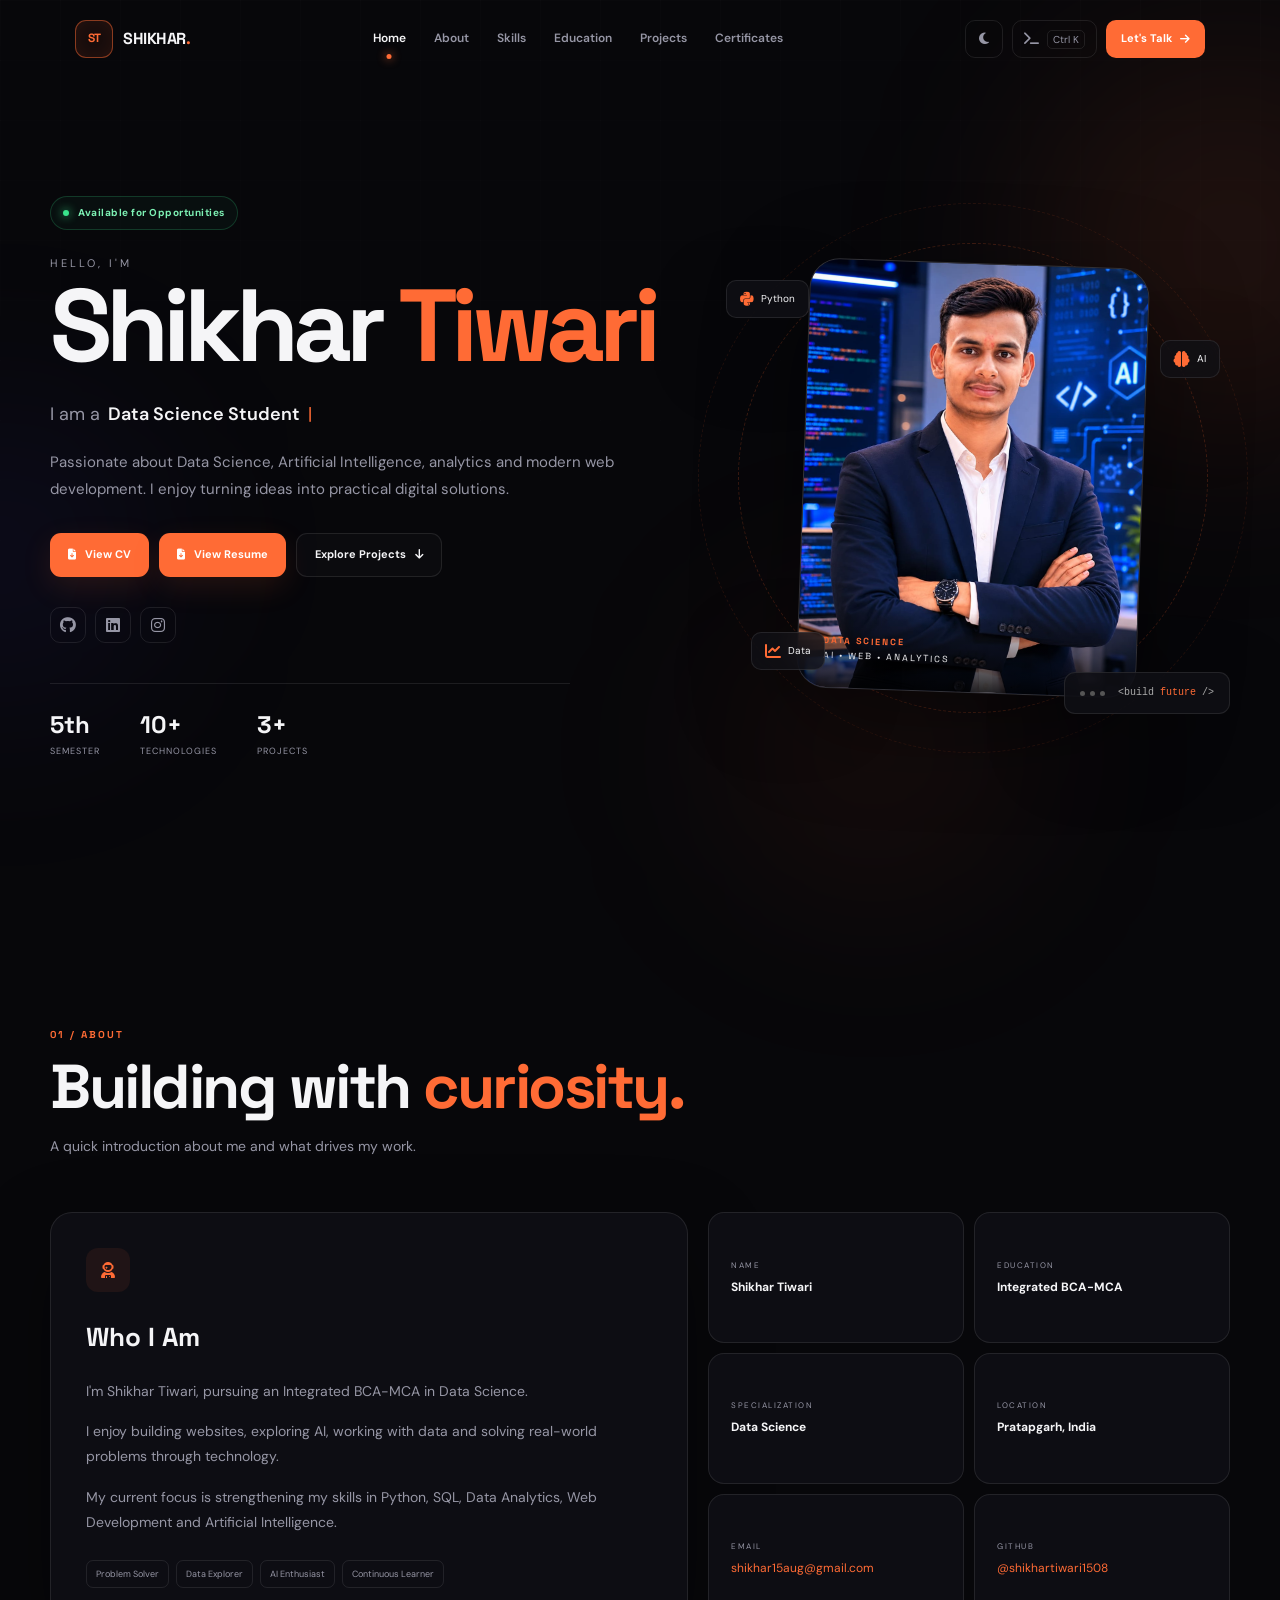
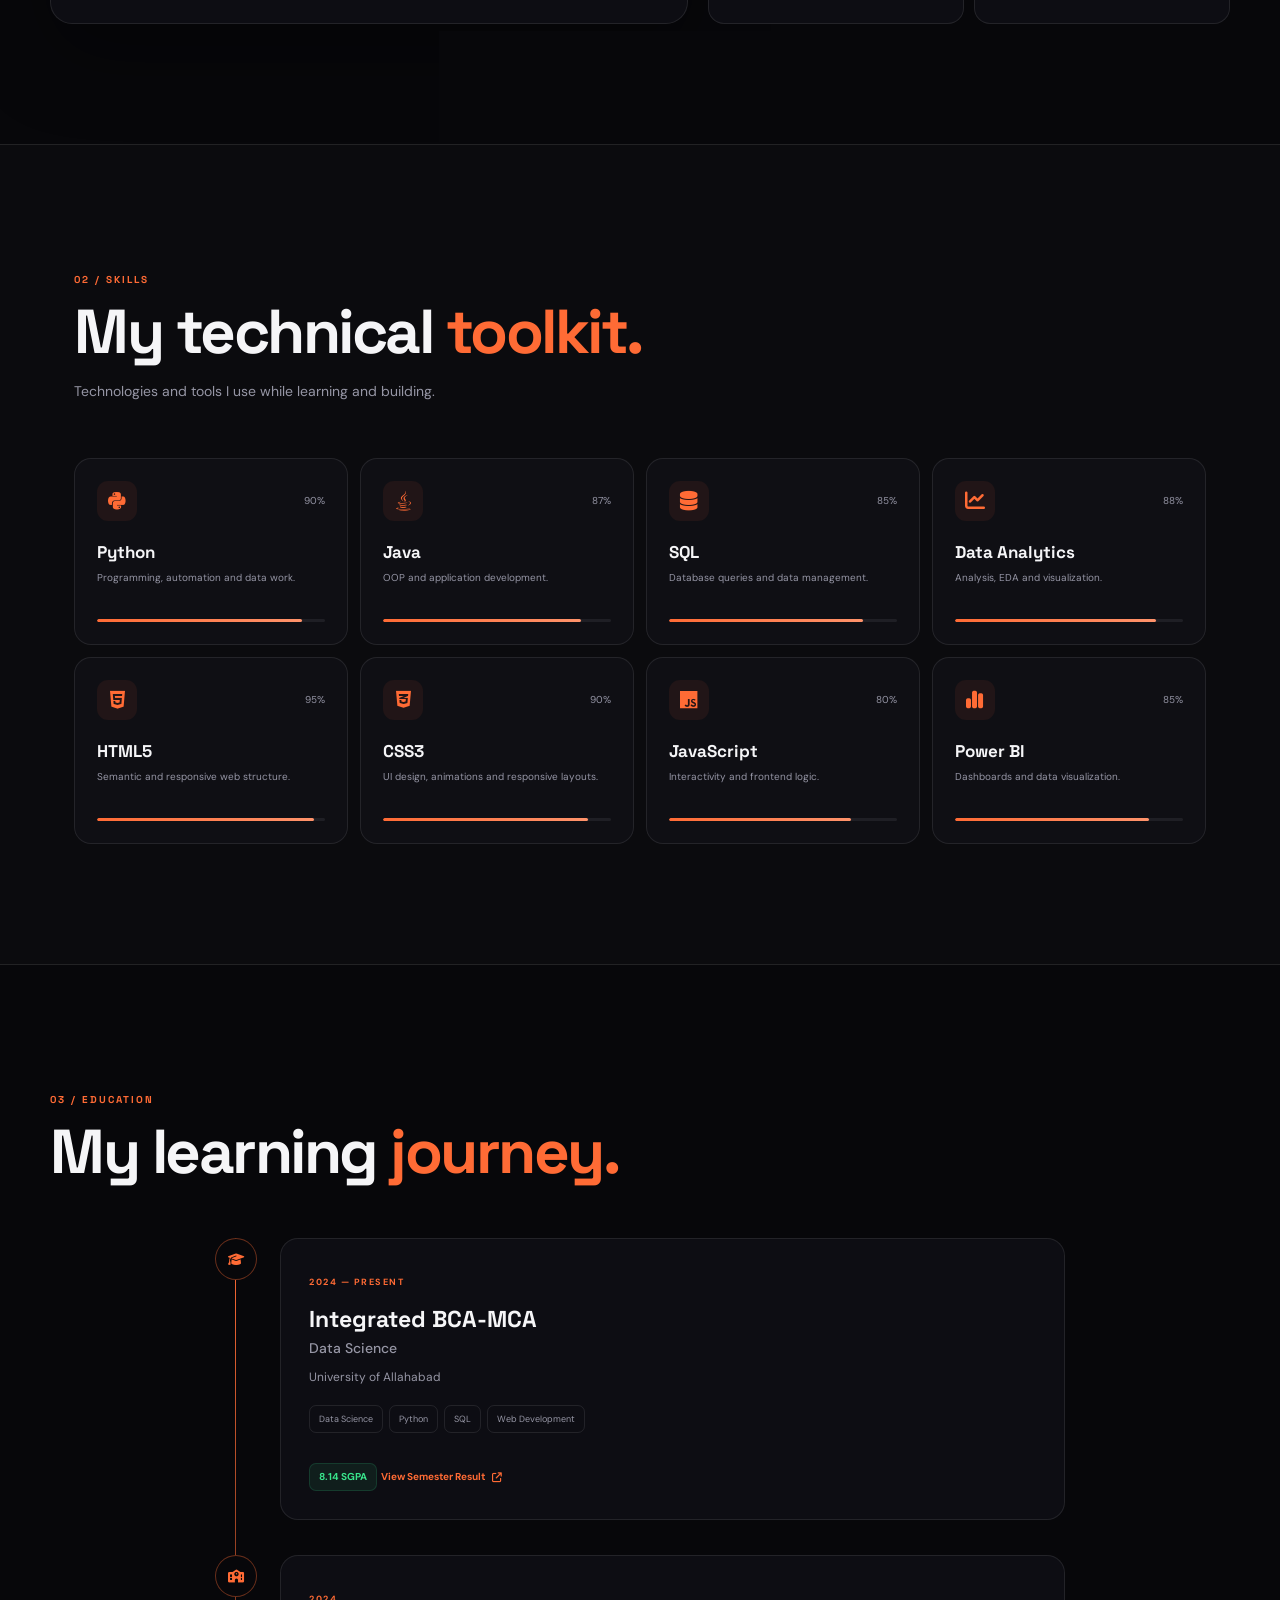
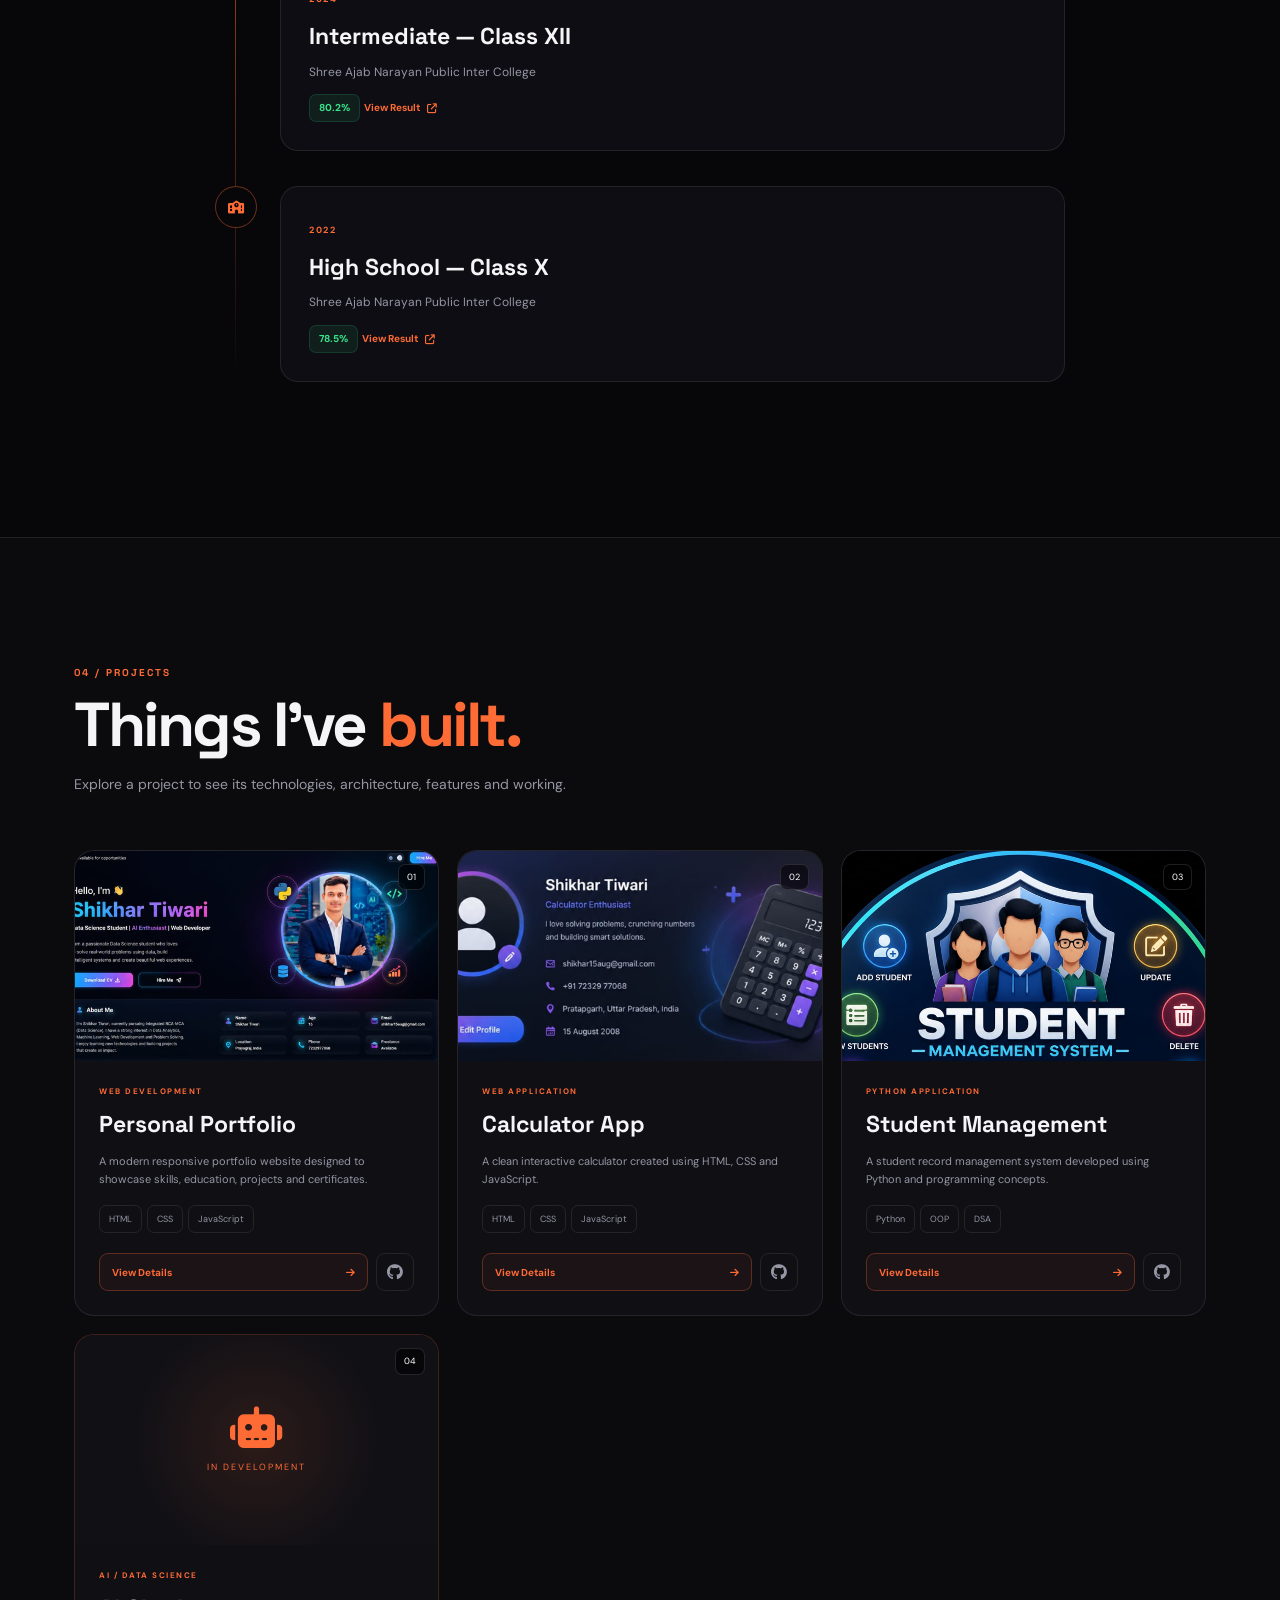
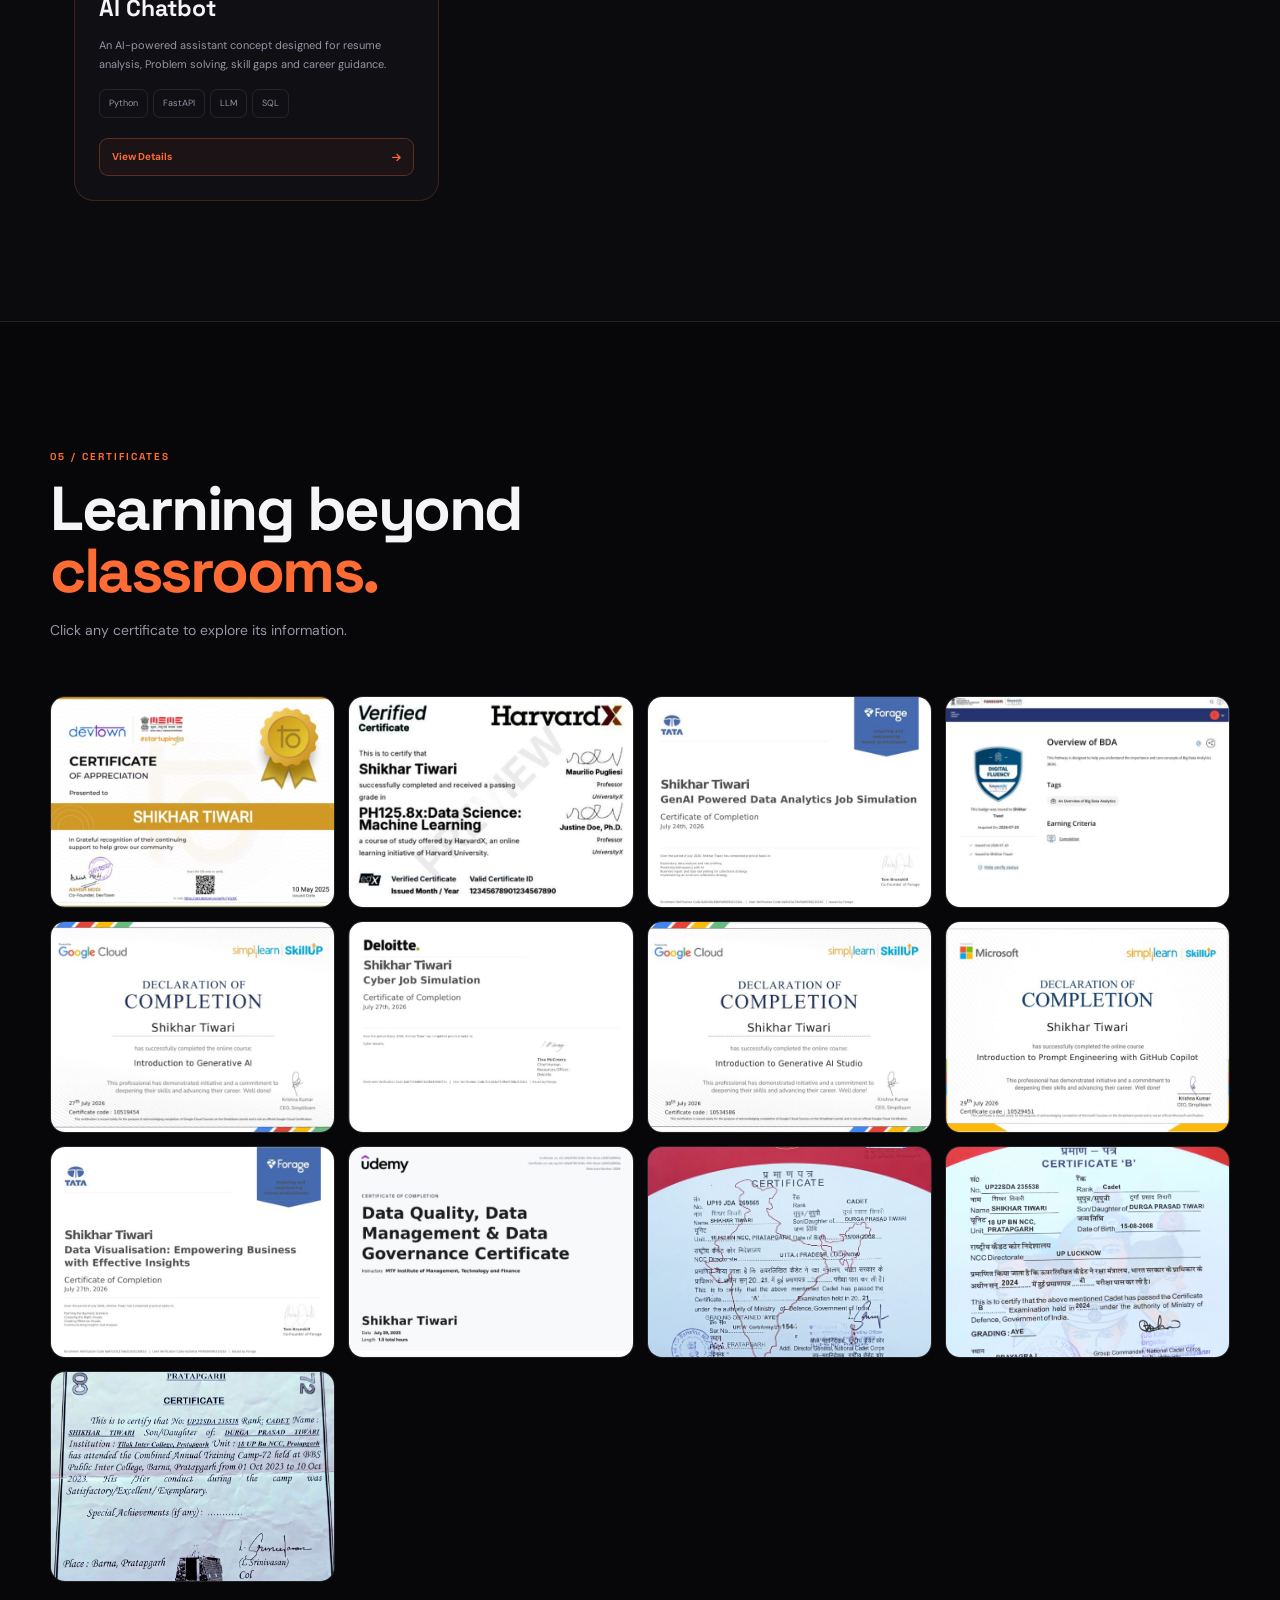
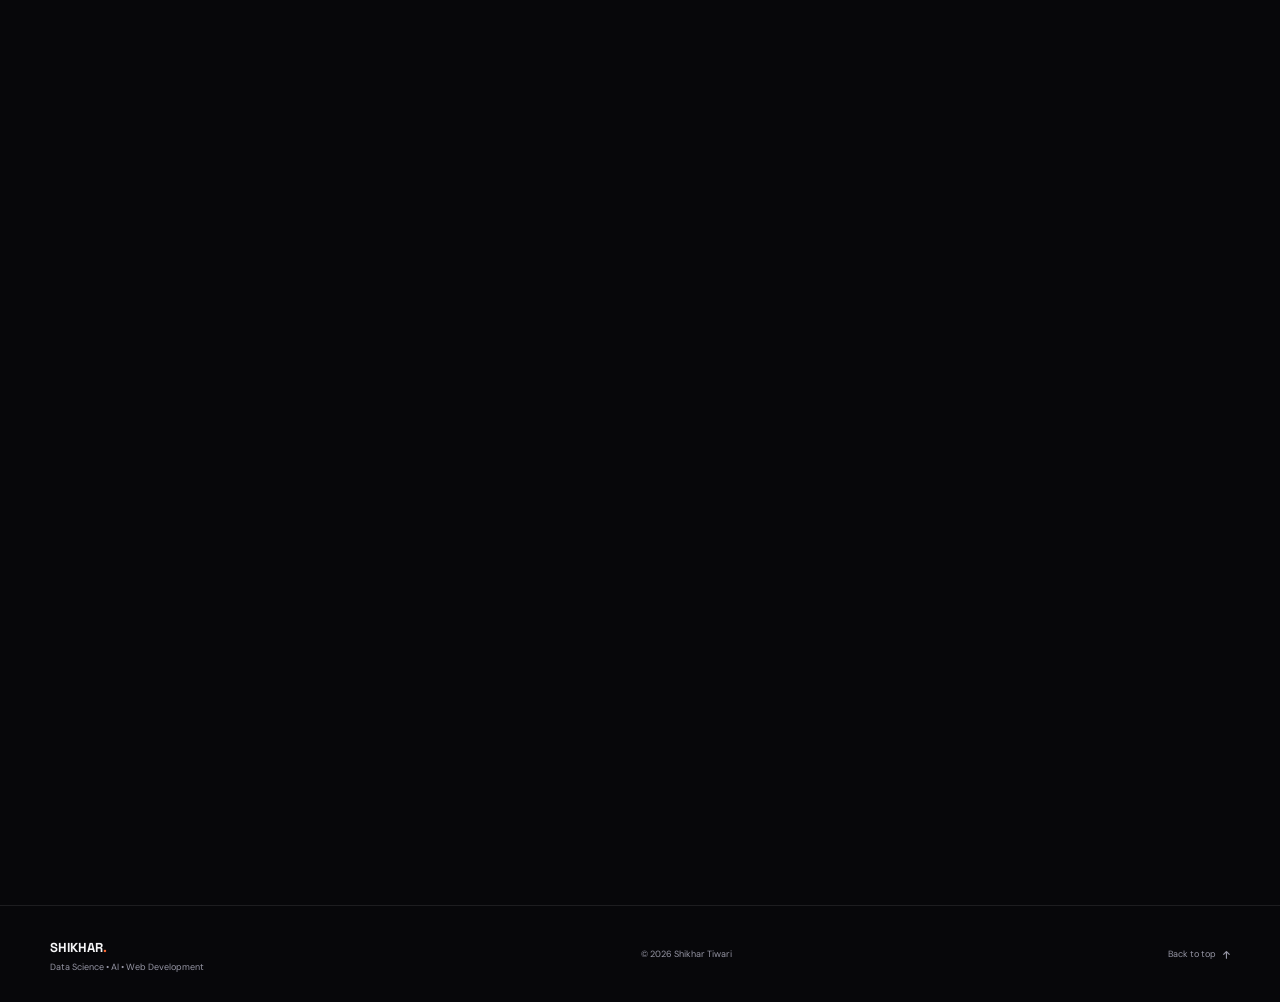
==== index.html @ 9870802e "Portfolio" ====
<!DOCTYPE html>
<html lang="en">

<head>

    <!-- ================= BASIC META ================= -->

    <meta charset="UTF-8">

    <meta name="viewport"
          content="width=device-width, initial-scale=1.0">

    <meta name="description"
          content="Shikhar Tiwari — Data Science Student, AI Enthusiast and Web Developer. Explore my portfolio, projects, skills, education and certifications.">

    <meta name="keywords"
          content="Shikhar Tiwari, Shikhar Tiwari Portfolio, Data Science Portfolio, AI Portfolio, Python Developer, Data Analytics, Web Developer, Artificial Intelligence, Machine Learning">

    <meta name="author"
          content="Shikhar Tiwari">

    <meta name="robots"
          content="index, follow">

    <meta name="theme-color"
          content="#07070a">


    <!-- ================= CANONICAL URL ================= -->

    <link rel="canonical"
          href="https://shikhartiwari1508.github.io/Shikhar_Tiwari-Portfolio/">


    <!-- ================= PAGE TITLE ================= -->

    <title>
        Shikhar Tiwari | Data Science & AI Portfolio
    </title>


    <!-- ================= FAVICON ================= -->

    <!--
        Agar favicon.png root folder mein hai:
        Shikhar_Tiwari-Portfolio/
        ├── index.html
        ├── favicon.png
        └── style.css
    -->

    <link rel="icon"
          type="image/png"
          href="logo.png">


    <!-- ================= OPEN GRAPH / SOCIAL SEO ================= -->

    <meta property="og:type"
          content="website">

    <meta property="og:title"
          content="Shikhar Tiwari | Data Science & AI Portfolio">

    <meta property="og:description"
          content="Explore Shikhar Tiwari's portfolio, projects, skills and work in Data Science, AI, Python, Data Analytics and Web Development.">

    <meta property="og:url"
          content="https://shikhartiwari1508.github.io/Shikhar_Tiwari-Portfolio/">

    <meta property="og:image"
          content="https://shikhartiwari1508.github.io/Shikhar_Tiwari-Portfolio/shikhar.jpeg">


    <!-- ================= TWITTER / X CARD ================= -->

    <meta name="twitter:card"
          content="summary_large_image">

    <meta name="twitter:title"
          content="Shikhar Tiwari | Data Science & AI Portfolio">

    <meta name="twitter:description"
          content="Data Science, AI, Python, Data Analytics and Web Development portfolio of Shikhar Tiwari.">

    <meta name="twitter:image"
          content="https://shikhartiwari1508.github.io/Shikhar_Tiwari-Portfolio/shikhar.jpeg">


    <!-- ================= PERSON STRUCTURED DATA ================= -->

    <script type="application/ld+json">
    {
        "@context": "https://schema.org",
        "@type": "Person",

        "name": "Shikhar Tiwari",

        "url": "https://shikhartiwari1508.github.io/Shikhar_Tiwari-Portfolio/",

        "image": "https://shikhartiwari1508.github.io/Shikhar_Tiwari-Portfolio/shikhar.jpeg",

        "jobTitle": "Data Science Student",

        "description": "Data Science student, AI enthusiast and web developer interested in Python, Data Analytics, Artificial Intelligence and modern web development.",

        "sameAs": [
            "https://github.com/shikhartiwari1508",
            "https://www.linkedin.com/in/shikhar-tiwari-222007372"
        ]
    }
    </script>


    <!-- ================= GOOGLE FONTS ================= -->

    <link rel="preconnect"
          href="https://fonts.googleapis.com">

    <link rel="preconnect"
          href="https://fonts.gstatic.com"
          crossorigin>

    <link href="https://fonts.googleapis.com/css2?family=DM+Sans:wght@400;500;600;700&family=Space+Grotesk:wght@400;500;600;700&display=swap"
          rel="stylesheet">


    <!-- ================= FONT AWESOME ================= -->

    <link rel="stylesheet"
          href="https://cdnjs.cloudflare.com/ajax/libs/font-awesome/6.6.0/css/all.min.css">


    <!-- ================= MAIN CSS ================= -->

    <link rel="stylesheet"
          href="style.css">

</head>


<body>


<!-- =====================================================
     PRELOADER
===================================================== -->

<div id="preloader">

    <div class="loader-core">

        <div class="loader-ring"></div>

        <span>ST</span>

    </div>

    <p>
        INITIALIZING PORTFOLIO...
    </p>

</div>



<!-- =====================================================
     CURSOR GLOW
===================================================== -->

<div class="cursor-glow"></div>



<!-- =====================================================
     BACKGROUND
===================================================== -->

<div class="background-grid"></div>

<div class="ambient ambient-one"></div>

<div class="ambient ambient-two"></div>

<div class="ambient ambient-three"></div>



<!-- =====================================================
     SCROLL PROGRESS
===================================================== -->

<div class="scroll-progress"
     id="scrollProgress">
</div>



<!-- =====================================================
     NAVBAR
===================================================== -->

<header class="navbar"
        id="navbar">

    <div class="nav-container">


        <a href="#home"
           class="brand">

            <span class="brand-mark">
                ST
            </span>

            <span>
                SHIKHAR<span class="accent">.</span>
            </span>

        </a>


        <nav class="nav-links">

            <a href="#home"
               class="nav-link active">
                Home
            </a>

            <a href="#about"
               class="nav-link">
                About
            </a>

            <a href="#skills"
               class="nav-link">
                Skills
            </a>

            <a href="#education"
               class="nav-link">
                Education
            </a>

            <a href="#projects"
               class="nav-link">
                Projects
            </a>

            <a href="#certificate"
               class="nav-link">
                Certificates
            </a>

        </nav>


        <div class="nav-actions">

            <button class="icon-btn"
                    id="themeBtn"
                    aria-label="Change theme">

                <i class="fa-solid fa-moon"></i>

            </button>


            <button class="command-btn"
                    id="commandBtn">

                <i class="fa-solid fa-terminal"></i>

                <span>Ctrl K</span>

            </button>


            <a href="#contact"
               class="nav-contact">

                Let's Talk
                <i class="fa-solid fa-arrow-right"></i>

            </a>


            <button class="mobile-menu-btn"
                    id="menuBtn">

                <i class="fa-solid fa-bars"></i>

            </button>

        </div>

    </div>


    <!-- MOBILE NAV -->

    <div class="mobile-menu"
         id="mobileMenu">

        <a href="#home">Home</a>

        <a href="#about">About</a>

        <a href="#skills">Skills</a>

        <a href="#education">Education</a>

        <a href="#projects">Projects</a>

        <a href="#certificate">Certificates</a>

        <a href="#contact">Contact</a>

    </div>

</header>



<!-- =====================================================
     HERO
===================================================== -->

<main>


<section id="home"
         class="hero section-container">


    <div class="hero-content">


        <div class="status-pill">

            <span class="status-dot"></span>

            Available for Opportunities

        </div>


        <p class="hero-mini">
            HELLO, I'M
        </p>


        <h1>

            Shikhar

            <span>
                Tiwari
            </span>

        </h1>


        <div class="typing-line">

            <span>
                I am a
            </span>

            <span id="typingText">
                Data Science Student
            </span>

            <span class="typing-cursor">
                |
            </span>

        </div>


        <p class="hero-description">

            Passionate about Data Science, Artificial Intelligence,
            analytics and modern web development. I enjoy turning
            ideas into practical digital solutions.

        </p>


        <div class="hero-buttons">


            <a href="cv.html"
               class="btn btn-primary">

                <i class="fa-solid fa-file-arrow-down"></i>

                View CV

            </a>

            <a href="./Shikhar_Tiwari_A4_ATS_Resume_Print.pdf"
            target="_blank"
            class="btn btn-primary">
            <i class="fa-solid fa-file-arrow-down"></i>
            View Resume
            </a>


            <a href="#projects"
               class="btn btn-secondary">

                Explore Projects

                <i class="fa-solid fa-arrow-down"></i>

            </a>


        </div>


        <div class="hero-socials">

            <a href="https://github.com/shikhartiwari1508"
               target="_blank"
               aria-label="GitHub">

                <i class="fa-brands fa-github"></i>

            </a>


            <a href="https://www.linkedin.com/in/shikhar-tiwari-222007372"
               target="_blank"
               aria-label="LinkedIn">

                <i class="fa-brands fa-linkedin"></i>

            </a>


            <a href="https://www.instagram.com/accounts/onetap/"
               target="_blank"
               aria-label="Instagram">

                <i class="fa-brands fa-instagram"></i>

            </a>

        </div>


        <div class="hero-stats">

            <div>

                <strong>5th</strong>

                <span>
                    Semester
                </span>

            </div>


            <div>

                <strong>10+</strong>

                <span>
                    Technologies
                </span>

            </div>


            <div>

                <strong>3+</strong>

                <span>
                    Projects
                </span>

            </div>


        </div>


    </div>



    <!-- HERO VISUAL -->

    <div class="hero-visual">


        <div class="orbit orbit-one"></div>

        <div class="orbit orbit-two"></div>


        <div class="profile-frame">

            <div class="profile-glow"></div>

            <img src="shikhar.jpeg"
                 alt="Shikhar Tiwari">

            <div class="profile-overlay">

                <span>
                    DATA SCIENCE
                </span>

                <span>
                    AI • WEB • ANALYTICS
                </span>

            </div>

        </div>


        <div class="floating-tech tech-python">

            <i class="fa-brands fa-python"></i>

            Python

        </div>


        <div class="floating-tech tech-ai">

            <i class="fa-solid fa-brain"></i>

            AI

        </div>


        <div class="floating-tech tech-data">

            <i class="fa-solid fa-chart-line"></i>

            Data

        </div>


        <div class="hero-code-card">

            <span class="code-dot"></span>

            <span class="code-dot"></span>

            <span class="code-dot"></span>

            <code>

                &lt;build
                <span>future</span>
                /&gt;

            </code>

        </div>


    </div>

</section>



<!-- =====================================================
     ABOUT
===================================================== -->

<section id="about"
         class="section section-container">


    <div class="section-heading">

        <span class="section-number">
            01 / ABOUT
        </span>

        <h2>
            Building with
            <span>curiosity.</span>
        </h2>

        <p>
            A quick introduction about me and what drives my work.
        </p>

    </div>


    <div class="about-grid">


        <div class="glass-card about-main">

            <div class="card-icon">

                <i class="fa-solid fa-user-astronaut"></i>

            </div>


            <h3>
                Who I Am
            </h3>


            <p>

                I'm Shikhar Tiwari, pursuing an Integrated
                BCA-MCA in Data Science.

            </p>


            <p>

                I enjoy building websites, exploring AI,
                working with data and solving real-world
                problems through technology.

            </p>


            <p>

                My current focus is strengthening my skills
                in Python, SQL, Data Analytics, Web Development
                and Artificial Intelligence.

            </p>


            <div class="about-tags">

                <span>Problem Solver</span>

                <span>Data Explorer</span>

                <span>AI Enthusiast</span>

                <span>Continuous Learner</span>

            </div>

        </div>



        <div class="about-info">


            <div class="info-box">

                <span>
                    NAME
                </span>

                <strong>
                    Shikhar Tiwari
                </strong>

            </div>


            <div class="info-box">

                <span>
                    EDUCATION
                </span>

                <strong>
                    Integrated BCA-MCA
                </strong>

            </div>


            <div class="info-box">

                <span>
                    SPECIALIZATION
                </span>

                <strong>
                    Data Science
                </strong>

            </div>


            <div class="info-box">

                <span>
                    LOCATION
                </span>

                <strong>
                    Pratapgarh, India
                </strong>

            </div>


            <div class="info-box">

                <span>
                    EMAIL
                </span>

                <a href="mailto:shikhar15aug@gmail.com">
                    shikhar15aug@gmail.com
                </a>

            </div>


            <div class="info-box">

                <span>
                    GITHUB
                </span>

                <a href="https://github.com/shikhartiwari1508"
                   target="_blank">

                    @shikhartiwari1508

                </a>

            </div>


        </div>

    </div>

</section>



<!-- =====================================================
     SKILLS
===================================================== -->

<section id="skills"
         class="section section-alt">


    <div class="section-container">


        <div class="section-heading">

            <span class="section-number">
                02 / SKILLS
            </span>

            <h2>
                My technical
                <span>toolkit.</span>
            </h2>

            <p>
                Technologies and tools I use while learning and building.
            </p>

        </div>


        <div class="skills-grid">


            <div class="skill-card">

                <div class="skill-top">

                    <div class="skill-icon python">
                        <i class="fa-brands fa-python"></i>
                    </div>

                    <span>
                        90%
                    </span>

                </div>

                <h3>Python</h3>

                <p>
                    Programming, automation and data work.
                </p>

                <div class="skill-bar">
                    <span style="width:90%"></span>
                </div>

            </div>


            <div class="skill-card">

                <div class="skill-top">

                    <div class="skill-icon java">
                        <i class="fa-brands fa-java"></i>
                    </div>

                    <span>
                        87%
                    </span>

                </div>

                <h3>Java</h3>

                <p>
                    OOP and application development.
                </p>

                <div class="skill-bar">
                    <span style="width:87%"></span>
                </div>

            </div>


            <div class="skill-card">

                <div class="skill-top">

                    <div class="skill-icon">
                        <i class="fa-solid fa-database"></i>
                    </div>

                    <span>
                        85%
                    </span>

                </div>

                <h3>SQL</h3>

                <p>
                    Database queries and data management.
                </p>

                <div class="skill-bar">
                    <span style="width:85%"></span>
                </div>

            </div>


            <div class="skill-card">

                <div class="skill-top">

                    <div class="skill-icon">
                        <i class="fa-solid fa-chart-line"></i>
                    </div>

                    <span>
                        88%
                    </span>

                </div>

                <h3>Data Analytics</h3>

                <p>
                    Analysis, EDA and visualization.
                </p>

                <div class="skill-bar">
                    <span style="width:88%"></span>
                </div>

            </div>


            <div class="skill-card">

                <div class="skill-top">

                    <div class="skill-icon">
                        <i class="fa-brands fa-html5"></i>
                    </div>

                    <span>
                        95%
                    </span>

                </div>

                <h3>HTML5</h3>

                <p>
                    Semantic and responsive web structure.
                </p>

                <div class="skill-bar">
                    <span style="width:95%"></span>
                </div>

            </div>


            <div class="skill-card">

                <div class="skill-top">

                    <div class="skill-icon">
                        <i class="fa-brands fa-css3-alt"></i>
                    </div>

                    <span>
                        90%
                    </span>

                </div>

                <h3>CSS3</h3>

                <p>
                    UI design, animations and responsive layouts.
                </p>

                <div class="skill-bar">
                    <span style="width:90%"></span>
                </div>

            </div>


            <div class="skill-card">

                <div class="skill-top">

                    <div class="skill-icon">
                        <i class="fa-brands fa-js"></i>
                    </div>

                    <span>
                        80%
                    </span>

                </div>

                <h3>JavaScript</h3>

                <p>
                    Interactivity and frontend logic.
                </p>

                <div class="skill-bar">
                    <span style="width:80%"></span>
                </div>

            </div>


            <div class="skill-card">

                <div class="skill-top">

                    <div class="skill-icon">
                        <i class="fa-solid fa-chart-simple"></i>
                    </div>

                    <span>
                        85%
                    </span>

                </div>

                <h3>Power BI</h3>

                <p>
                    Dashboards and data visualization.
                </p>

                <div class="skill-bar">
                    <span style="width:85%"></span>
                </div>

            </div>


        </div>

    </div>

</section>



<!-- =====================================================
     EDUCATION
===================================================== -->

<section id="education"
         class="section section-container">


    <div class="section-heading">

        <span class="section-number">
            03 / EDUCATION
        </span>

        <h2>
            My learning
            <span>journey.</span>
        </h2>

    </div>


    <div class="timeline">


        <div class="timeline-line"></div>


        <div class="timeline-item">

            <div class="timeline-dot">
                <i class="fa-solid fa-graduation-cap"></i>
            </div>


            <div class="timeline-card">

                <span class="timeline-date">
                    2024 — PRESENT
                </span>

                <h3>
                    Integrated BCA-MCA
                </h3>

                <h4>
                    Data Science
                </h4>

                <p>
                    University of Allahabad
                </p>

                <div class="timeline-tags">

                    <span>Data Science</span>
                    <span>Python</span>
                    <span>SQL</span>
                    <span>Web Development</span>

                </div>

                <div class="result-badge">
                    8.14 SGPA
                </div>


                <a href="4thsem.jpeg"
                   target="_blank"
                   class="small-action">

                    View Semester Result

                    <i class="fa-solid fa-arrow-up-right-from-square"></i>

                </a>

            </div>

        </div>



        <div class="timeline-item">

            <div class="timeline-dot">
                <i class="fa-solid fa-school"></i>
            </div>


            <div class="timeline-card">

                <span class="timeline-date">
                    2024
                </span>

                <h3>
                    Intermediate — Class XII
                </h3>

                <p>
                    Shree Ajab Narayan Public Inter College
                </p>

                <div class="result-badge">
                    80.2%
                </div>


                <a href="class_12.jpg"
                   target="_blank"
                   class="small-action">

                    View Result

                    <i class="fa-solid fa-arrow-up-right-from-square"></i>

                </a>

            </div>

        </div>



        <div class="timeline-item">

            <div class="timeline-dot">
                <i class="fa-solid fa-school"></i>
            </div>


            <div class="timeline-card">

                <span class="timeline-date">
                    2022
                </span>

                <h3>
                    High School — Class X
                </h3>

                <p>
                    Shree Ajab Narayan Public Inter College
                </p>
                
                <div class="result-badge">
                    78.5%
                </div>

                <a href="class_10.jpg"
                   target="_blank"
                   class="small-action">

                    View Result

                    <i class="fa-solid fa-arrow-up-right-from-square"></i>

                </a>

            </div>

        </div>


    </div>

</section>



<!-- =====================================================
     PROJECTS
===================================================== -->

<section id="projects"
         class="section section-alt">


    <div class="section-container">


        <div class="section-heading">

            <span class="section-number">
                04 / PROJECTS
            </span>

            <h2>
                Things I've
                <span>built.</span>
            </h2>

            <p>
                Explore a project to see its technologies,
                architecture, features and working.
            </p>

        </div>


        <div class="projects-grid">


            <!-- PROJECT 1 -->

            <article class="project-card">

                <div class="project-image">

                    <img src="portfolio.png"
                         alt="Portfolio Website">

                    <span class="project-number">
                        01
                    </span>

                </div>


                <div class="project-body">

                    <div class="project-meta">
                        WEB DEVELOPMENT
                    </div>

                    <h3>
                        Personal Portfolio
                    </h3>

                    <p>
                        A modern responsive portfolio website
                        designed to showcase skills, education,
                        projects and certificates.
                    </p>


                    <div class="project-tech">

                        <span>HTML</span>
                        <span>CSS</span>
                        <span>JavaScript</span>

                    </div>


                    <div class="project-actions">

                        <button class="detail-btn"
                                data-project="portfolio">

                            View Details

                            <i class="fa-solid fa-arrow-right"></i>

                        </button>


                        <a href="https://github.com/shikhartiwari1508/Shikhar_Tiwari-Portfolio"
                           target="_blank"
                           class="github-btn">

                            <i class="fa-brands fa-github"></i>

                        </a>

                    </div>

                </div>

            </article>



            <!-- PROJECT 2 -->

            <article class="project-card">

                <div class="project-image">

                    <img src="calculator.png"
                         alt="Calculator Application">

                    <span class="project-number">
                        02
                    </span>

                </div>


                <div class="project-body">

                    <div class="project-meta">
                        WEB APPLICATION
                    </div>

                    <h3>
                        Calculator App
                    </h3>

                    <p>
                        A clean interactive calculator created
                        using HTML, CSS and JavaScript.
                    </p>


                    <div class="project-tech">

                        <span>HTML</span>
                        <span>CSS</span>
                        <span>JavaScript</span>

                    </div>


                    <div class="project-actions">

                        <button class="detail-btn"
                                data-project="calculator">

                            View Details

                            <i class="fa-solid fa-arrow-right"></i>

                        </button>


                        <a href="https://github.com/shikhartiwari1508/Calculator-Project"
                           target="_blank"
                           class="github-btn">

                            <i class="fa-brands fa-github"></i>

                        </a>

                    </div>

                </div>

            </article>



            <!-- PROJECT 3 -->

            <article class="project-card">

                <div class="project-image">

                    <img src="student_management.png"
                         alt="Student Management System">

                    <span class="project-number">
                        03
                    </span>

                </div>


                <div class="project-body">

                    <div class="project-meta">
                        PYTHON APPLICATION
                    </div>

                    <h3>
                        Student Management
                    </h3>

                    <p>
                        A student record management system
                        developed using Python and programming concepts.
                    </p>


                    <div class="project-tech">

                        <span>Python</span>
                        <span>OOP</span>
                        <span>DSA</span>

                    </div>


                    <div class="project-actions">

                        <button class="detail-btn"
                                data-project="student">

                            View Details

                            <i class="fa-solid fa-arrow-right"></i>

                        </button>


                        <a href="https://github.com/shikhartiwari1508/Python-Projects"
                           target="_blank"
                           class="github-btn">

                            <i class="fa-brands fa-github"></i>

                        </a>

                    </div>

                </div>

            </article>



            <!-- PROJECT 4 -->

            <article class="project-card featured-project">

                <div class="project-image">

                    <div class="future-project">

                        <i class="fa-solid fa-robot"></i>

                        <span>
                            IN DEVELOPMENT
                        </span>

                    </div>

                    <span class="project-number">
                        04
                    </span>

                </div>


                <div class="project-body">

                    <div class="project-meta">
                        AI / DATA SCIENCE
                    </div>

                    <h3>
                        AI Chatbot
                    </h3>

                    <p>
                        An AI-powered assistant concept
                        designed for resume analysis, Problem solving,
                        skill gaps and career guidance.
                    </p>


                    <div class="project-tech">

                        <span>Python</span>
                        <span>FastAPI</span>
                        <span>LLM</span>
                        <span>SQL</span>

                    </div>


                    <div class="project-actions">

                        <button class="detail-btn"
                                data-project="careerpilot">

                            View Details

                            <i class="fa-solid fa-arrow-right"></i>

                        </button>

                    </div>

                </div>

            </article>


        </div>

    </div>

</section>



<!-- =====================================================
     CERTIFICATES
===================================================== -->

<section id="certificate"
         class="section section-container">


    <div class="section-heading">

        <span class="section-number">
            05 / CERTIFICATES
        </span>

        <h2>
            Learning beyond
            <span>classrooms.</span>
        </h2>

        <p>
            Click any certificate to explore its information.
        </p>

    </div>


    <div class="certificate-grid">


        <!-- CERTIFICATE -->

        <article class="certificate-card">

            <div class="certificate-image">

                <img src="devtown_appreciation.jpeg"
                     alt="Certificate">

                <div class="certificate-overlay">

                    <button class="certificate-btn"
                            data-certificate="cert1">

                        View Details

                    </button>

                </div>

            </div>

        </article>



        <article class="certificate-card">

            <div class="certificate-image">

                <img src="harvard_certificate.jpeg"
                     alt="Certificate">

                <div class="certificate-overlay">

                    <button class="certificate-btn"
                            data-certificate="cert2">

                        View Details

                    </button>

                </div>

            </div>

        </article>



        <article class="certificate-card">

            <div class="certificate-image">

                <img src="tata.jpeg"
                     alt="Certificate">

                <div class="certificate-overlay">

                    <button class="certificate-btn"
                            data-certificate="cert3">

                        View Details

                    </button>

                </div>

            </div>

        </article>



        <article class="certificate-card">

            <div class="certificate-image">

                <img src="bigdata_certificate.jpeg"
                     alt="Certificate">

                <div class="certificate-overlay">

                    <button class="certificate-btn"
                            data-certificate="cert4">

                        View Details

                    </button>

                </div>

            </div>

        </article>



        <article class="certificate-card">

            <div class="certificate-image">

                <img src="google1.jpeg"
                     alt="Google Certificate">

                <div class="certificate-overlay">

                    <button class="certificate-btn"
                            data-certificate="google1">

                        View Details

                    </button>

                </div>

            </div>

        </article>



        <article class="certificate-card">

            <div class="certificate-image">

                <img src="deloitte.jpeg"
                     alt="Deloitte Certificate">

                <div class="certificate-overlay">

                    <button class="certificate-btn"
                            data-certificate="deloitte">

                        View Details

                    </button>

                </div>

            </div>

        </article>



        <article class="certificate-card">

            <div class="certificate-image">

                <img src="google2.jpeg"
                     alt="Google Certificate">

                <div class="certificate-overlay">

                    <button class="certificate-btn"
                            data-certificate="google2">

                        View Details

                    </button>

                </div>

            </div>

        </article>



        <article class="certificate-card">

            <div class="certificate-image">

                <img src="microsoft.jpeg"
                     alt="Microsoft Certificate">

                <div class="certificate-overlay">

                    <button class="certificate-btn"
                            data-certificate="microsoft">

                        View Details

                    </button>

                </div>

            </div>

        </article>



        <article class="certificate-card">

            <div class="certificate-image">

                <img src="tata1.jpeg"
                     alt="Tata Certificate">

                <div class="certificate-overlay">

                    <button class="certificate-btn"
                            data-certificate="tata">

                        View Details

                    </button>

                </div>

            </div>

        </article>



        <article class="certificate-card">

            <div class="certificate-image">

                <img src="udemy.jpeg"
                     alt="Certificate">

                <div class="certificate-overlay">

                    <button class="certificate-btn"
                            data-certificate="cert5">

                        View Details

                    </button>

                </div>

            </div>

        </article>



        <article class="certificate-card">

            <div class="certificate-image">

                <img src="ncc_A.jpg"
                     alt="NCC Certificate A">

                <div class="certificate-overlay">

                    <button class="certificate-btn"
                            data-certificate="nccA">

                        View Details

                    </button>

                </div>

            </div>

        </article>



        <article class="certificate-card">

            <div class="certificate-image">

                <img src="ncc_B.jpg"
                     alt="NCC Certificate B">

                <div class="certificate-overlay">

                    <button class="certificate-btn"
                            data-certificate="nccB">

                        View Details

                    </button>

                </div>

            </div>

        </article>



        <article class="certificate-card">

            <div class="certificate-image">

                <img src="ncc_camp.jpeg"
                     alt="NCC Camp">

                <div class="certificate-overlay">

                    <button class="certificate-btn"
                            data-certificate="nccCamp">

                        View Details

                    </button>

                </div>

            </div>

        </article>


    </div>

</section>



<!-- =====================================================
     CONTACT
===================================================== -->

<section id="contact"
         class="contact-section">


    <div class="section-container">


        <div class="contact-wrapper">


            <div class="contact-text">

                <span class="section-number">
                    06 / CONTACT
                </span>

                <h2>
                    Let's build
                    <span>something.</span>
                </h2>

                <p>

                    Have an opportunity, project idea or
                    simply want to connect? Feel free to reach out.

                </p>


                <div class="contact-links">


                    <a href="mailto:shikhar15aug@gmail.com">

                        <i class="fa-solid fa-envelope"></i>

                        <div>

                            <small>
                                EMAIL
                            </small>

                            <strong>
                                shikhar15aug@gmail.com
                            </strong>

                        </div>

                    </a>


                    <a href="https://github.com/shikhartiwari1508"
                       target="_blank">

                        <i class="fa-brands fa-github"></i>

                        <div>

                            <small>
                                GITHUB
                            </small>

                            <strong>
                                shikhartiwari1508
                            </strong>

                        </div>

                    </a>


                    <a href="https://www.linkedin.com/in/shikhar-tiwari-222007372"
                       target="_blank">

                        <i class="fa-brands fa-linkedin"></i>

                        <div>

                            <small>
                                LINKEDIN
                            </small>

                            <strong>
                                Shikhar Tiwari
                            </strong>

                        </div>

                    </a>


                </div>

            </div>



            <form id="contactForm"
                  class="contact-form">


                <div class="form-row">

                    <input type="text"
                           id="name"
                           placeholder="Your Name"
                           required>

                    <input type="email"
                           id="email"
                           placeholder="Your Email"
                           required>

                </div>


                <input type="text"
                       id="subject"
                       placeholder="Subject"
                       required>


                <textarea id="message"
                          placeholder="Tell me about your idea..."
                          required></textarea>


                <button type="submit"
                        class="btn btn-primary">

                    Send Message

                    <i class="fa-solid fa-paper-plane"></i>

                </button>


                <p class="form-note">
                    This opens your email application with the message prepared.
                </p>

            </form>


        </div>

    </div>

</section>


</main>



<!-- =====================================================
     FOOTER
===================================================== -->

<footer>

    <div class="footer-inner">

        <div>

            <strong>
                SHIKHAR<span>.</span>
            </strong>

            <p>
                Data Science • AI • Web Development
            </p>

        </div>


        <p>
            © 2026 Shikhar Tiwari
        </p>


        <a href="#home"
           class="back-top">

            Back to top

            <i class="fa-solid fa-arrow-up"></i>

        </a>

    </div>

</footer>



<!-- =====================================================
     PROJECT MODAL
===================================================== -->

<div class="modal"
     id="projectModal">

    <div class="modal-box">


        <button class="modal-close"
                data-close="projectModal">

            <i class="fa-solid fa-xmark"></i>

        </button>


        <span class="modal-kicker">
            PROJECT DETAILS
        </span>


        <h2 id="modalProjectTitle">
            Project
        </h2>


        <p id="modalProjectDescription"
           class="modal-description">
        </p>


        <div class="modal-columns">


            <div>

                <h3>
                    <i class="fa-solid fa-code"></i>
                    Technologies
                </h3>

                <div id="modalProjectTech"
                     class="modal-tags">
                </div>

            </div>


            <div>

                <h3>
                    <i class="fa-solid fa-gears"></i>
                    How It Works
                </h3>

                <p id="modalProjectWorking">
                </p>

            </div>


        </div>


        <div class="modal-detail-block">

            <h3>
                <i class="fa-solid fa-layer-group"></i>
                What Was Built
            </h3>

            <p id="modalProjectBuilt">
            </p>

        </div>


        <div class="modal-detail-block">

            <h3>
                <i class="fa-solid fa-star"></i>
                Key Features
            </h3>

            <ul id="modalProjectFeatures">
            </ul>

        </div>


    </div>

</div>



<!-- =====================================================
     CERTIFICATE MODAL
===================================================== -->

<div class="modal"
     id="certificateModal">

    <div class="modal-box certificate-modal">


        <button class="modal-close"
                data-close="certificateModal">

            <i class="fa-solid fa-xmark"></i>

        </button>


        <span class="modal-kicker">
            CERTIFICATE INFORMATION
        </span>


        <h2 id="modalCertificateTitle">
            Certificate
        </h2>


        <div class="certificate-modal-grid">


            <div class="certificate-preview">

                <img id="modalCertificateImage"
                     src=""
                     alt="Certificate">

                <button id="zoomCertificate"
                        class="zoom-btn">

                    <i class="fa-solid fa-expand"></i>

                    Preview

                </button>

            </div>


            <div>

                <div class="modal-detail-block">

                    <h3>
                        <i class="fa-solid fa-award"></i>
                        About
                    </h3>

                    <p id="modalCertificateAbout">
                    </p>

                </div>


                <div class="modal-detail-block">

                    <h3>
                        <i class="fa-solid fa-book-open"></i>
                        Learning
                    </h3>

                    <ul id="modalCertificateLearning">
                    </ul>

                </div>


                <div class="certificate-info-grid">

                    <div>

                        <span>
                            ISSUER
                        </span>

                        <strong id="modalCertificateIssuer">
                        </strong>

                    </div>


                    <div>

                        <span>
                            TYPE
                        </span>

                        <strong>
                            Certificate
                        </strong>

                    </div>

                </div>

            </div>

        </div>


    </div>

</div>



<!-- =====================================================
     IMAGE LIGHTBOX
===================================================== -->

<div class="lightbox"
     id="lightbox">

    <button id="closeLightbox">

        <i class="fa-solid fa-xmark"></i>

    </button>

    <img id="lightboxImage"
         src=""
         alt="Certificate Preview">

</div>



<!-- =====================================================
     COMMAND PALETTE
===================================================== -->

<div class="command-palette"
     id="commandPalette">

    <div class="command-box">


        <div class="command-search">

            <i class="fa-solid fa-magnifying-glass"></i>

            <input type="text"
                   id="commandInput"
                   placeholder="Search portfolio...">

            <kbd>ESC</kbd>

        </div>


        <div class="command-list">


            <button data-command="#home">

                <i class="fa-solid fa-house"></i>

                Home

                <span>↵</span>

            </button>


            <button data-command="#about">

                <i class="fa-solid fa-user"></i>

                About

                <span>↵</span>

            </button>


            <button data-command="#skills">

                <i class="fa-solid fa-code"></i>

                Skills

                <span>↵</span>

            </button>


            <button data-command="#projects">

                <i class="fa-solid fa-laptop-code"></i>

                Projects

                <span>↵</span>

            </button>


            <button data-command="#certificate">

                <i class="fa-solid fa-award"></i>

                Certificates

                <span>↵</span>

            </button>


            <button data-command="#contact">

                <i class="fa-solid fa-envelope"></i>

                Contact

                <span>↵</span>

            </button>


        </div>


        <div class="command-footer">

            <span>
                ↑↓ Navigate
            </span>

            <span>
                Enter Select
            </span>

            <span>
                ESC Close
            </span>

        </div>

    </div>

</div>



<!-- =====================================================
     TOAST
===================================================== -->

<div id="toast"
     class="toast">

    <i class="fa-solid fa-circle-check"></i>

    <span>
        Message ready!
    </span>

</div>



<script src="script.js"></script>

</body>

</html>
---- style.css ----
/* =========================================================
   SHIKHAR TIWARI — FUTURISTIC PORTFOLIO
========================================================= */


/* ================= ROOT ================= */

:root {

    --bg: #07070a;

    --bg-soft: #0b0b10;

    --surface: #101016;

    --card: rgba(17,17,24,.72);

    --card-solid: #111118;

    --text: #f5f5f7;

    --muted: #9696a5;

    --border: rgba(255,255,255,.09);

    --accent: #ff6b35;

    --accent-light: #ff936b;

    --green: #39e58c;

    --shadow:
        0 30px 80px rgba(0,0,0,.35);

    --max: 1180px;

    --transition: .3s ease;
}


/* LIGHT MODE */

body.light {

    --bg: #f7f7f9;

    --bg-soft: #ffffff;

    --surface: #eeeeF2;

    --card: rgba(255,255,255,.75);

    --card-solid: #ffffff;

    --text: #15151a;

    --muted: #686873;

    --border: rgba(0,0,0,.09);

    --shadow:
        0 25px 70px rgba(0,0,0,.10);
}


/* ================= RESET ================= */

* {

    margin: 0;

    padding: 0;

    box-sizing: border-box;
}


html {

    scroll-behavior: smooth;

    scroll-padding-top: 90px;
}


body {

    font-family:
        "DM Sans",
        sans-serif;

    background:
        var(--bg);

    color:
        var(--text);

    line-height:
        1.6;

    overflow-x:
        hidden;

    transition:
        background .4s ease,
        color .4s ease;
}


body.modal-open {

    overflow: hidden;
}


a {

    text-decoration:
        none;

    color:
        inherit;
}


button,
input,
textarea {

    font-family:
        inherit;
}


button {

    border:
        none;
}


img {

    max-width:
        100%;

    display:
        block;
}


::selection {

    background:
        var(--accent);

    color:
        #fff;
}


/* ================= PRELOADER ================= */

#preloader {

    position:
        fixed;

    inset:
        0;

    z-index:
        99999;

    background:
        #07070a;

    display:
        flex;

    flex-direction:
        column;

    align-items:
        center;

    justify-content:
        center;

    gap:
        18px;

    transition:
        opacity .6s ease,
        visibility .6s ease;
}


#preloader.hide {

    opacity:
        0;

    visibility:
        hidden;
}


.loader-core {

    width:
        80px;

    height:
        80px;

    position:
        relative;

    display:
        grid;

    place-items:
        center;
}


.loader-core span {

    font-family:
        "Space Grotesk";

    font-weight:
        700;

    color:
        white;

    font-size:
        18px;
}


.loader-ring {

    position:
        absolute;

    inset:
        0;

    border:
        2px solid rgba(255,107,53,.15);

    border-top-color:
        var(--accent);

    border-right-color:
        var(--accent);

    border-radius:
        50%;

    animation:
        spin 1s linear infinite;
}


#preloader p {

    font-size:
        10px;

    letter-spacing:
        3px;

    color:
        #888;
}


/* ================= BACKGROUND ================= */

.background-grid {

    position:
        fixed;

    inset:
        0;

    z-index:
        -5;

    opacity:
        .35;

    background-image:

        linear-gradient(
            rgba(255,255,255,.035) 1px,
            transparent 1px
        ),

        linear-gradient(
            90deg,
            rgba(255,255,255,.035) 1px,
            transparent 1px
        );

    background-size:
        60px 60px;

    mask-image:
        linear-gradient(
            to bottom,
            black,
            transparent 90%
        );
}


body.light .background-grid {

    opacity:
        .18;

    background-image:

        linear-gradient(
            rgba(0,0,0,.05) 1px,
            transparent 1px
        ),

        linear-gradient(
            90deg,
            rgba(0,0,0,.05) 1px,
            transparent 1px
        );
}


.ambient {

    position:
        fixed;

    z-index:
        -4;

    border-radius:
        50%;

    filter:
        blur(100px);

    pointer-events:
        none;
}


.ambient-one {

    width:
        400px;

    height:
        400px;

    background:
        rgba(255,107,53,.10);

    top:
        5%;

    right:
        -150px;
}


.ambient-two {

    width:
        300px;

    height:
        300px;

    background:
        rgba(86,77,255,.08);

    top:
        45%;

    left:
        -150px;
}


.ambient-three {

    width:
        300px;

    height:
        300px;

    background:
        rgba(255,107,53,.07);

    bottom:
        0;

    right:
        20%;
}


/* ================= CURSOR ================= */

.cursor-glow {

    position:
        fixed;

    width:
        300px;

    height:
        300px;

    border-radius:
        50%;

    background:
        radial-gradient(
            circle,
            rgba(255,107,53,.09),
            transparent 65%
        );

    pointer-events:
        none;

    z-index:
        0;

    transform:
        translate(-50%,-50%);

    opacity:
        0;

    transition:
        opacity .2s;
}


/* ================= SCROLL ================= */

.scroll-progress {

    position:
        fixed;

    top:
        0;

    left:
        0;

    width:
        0;

    height:
        3px;

    background:
        linear-gradient(
            90deg,
            var(--accent),
            #ffbd9f
        );

    z-index:
        10000;
}


/* ================= NAVBAR ================= */

.navbar {

    position:
        fixed;

    top:
        0;

    left:
        0;

    right:
        0;

    z-index:
        5000;

    border-bottom:
        1px solid transparent;

    transition:
        .3s ease;
}


.navbar.scrolled {

    background:
        rgba(7,7,10,.75);

    backdrop-filter:
        blur(20px);

    border-color:
        var(--border);
}


body.light .navbar.scrolled {

    background:
        rgba(247,247,249,.78);
}


.nav-container {

    max-width:
        var(--max);

    height:
        78px;

    margin:
        auto;

    padding:
        0 25px;

    display:
        flex;

    align-items:
        center;

    justify-content:
        space-between;
}


.brand {

    display:
        flex;

    align-items:
        center;

    gap:
        10px;

    font-family:
        "Space Grotesk";

    font-weight:
        700;

    letter-spacing:
        -.5px;
}


.brand-mark {

    width:
        38px;

    height:
        38px;

    display:
        grid;

    place-items:
        center;

    border:
        1px solid rgba(255,107,53,.5);

    border-radius:
        11px;

    color:
        var(--accent);

    font-size:
        12px;

    background:
        rgba(255,107,53,.06);

    box-shadow:
        inset 0 0 20px rgba(255,107,53,.08);
}


.brand .accent {

    color:
        var(--accent);
}


.nav-links {

    display:
        flex;

    align-items:
        center;

    gap:
        28px;
}


.nav-link {

    position:
        relative;

    color:
        var(--muted);

    font-size:
        12px;

    font-weight:
        600;

    transition:
        var(--transition);
}


.nav-link:hover,
.nav-link.active {

    color:
        var(--text);
}


.nav-link.active::after {

    content:
        "";

    position:
        absolute;

    width:
        5px;

    height:
        5px;

    border-radius:
        50%;

    background:
        var(--accent);

    left:
        50%;

    bottom:
        -10px;

    transform:
        translateX(-50%);

    box-shadow:
        0 0 10px var(--accent);
}


.nav-actions {

    display:
        flex;

    align-items:
        center;

    gap:
        9px;
}


.icon-btn,
.mobile-menu-btn {

    width:
        38px;

    height:
        38px;

    display:
        grid;

    place-items:
        center;

    border:
        1px solid var(--border);

    border-radius:
        10px;

    background:
        transparent;

    color:
        var(--muted);

    cursor:
        pointer;

    transition:
        var(--transition);
}


.icon-btn:hover,
.mobile-menu-btn:hover {

    color:
        var(--accent);

    border-color:
        rgba(255,107,53,.5);
}


.command-btn {

    height:
        38px;

    display:
        flex;

    align-items:
        center;

    gap:
        8px;

    padding:
        0 11px;

    border:
        1px solid var(--border);

    border-radius:
        10px;

    background:
        transparent;

    color:
        var(--muted);

    cursor:
        pointer;
}


.command-btn span {

    font-size:
        10px;

    border:
        1px solid var(--border);

    padding:
        2px 5px;

    border-radius:
        5px;
}


.nav-contact {

    display:
        flex;

    align-items:
        center;

    gap:
        8px;

    padding:
        10px 15px;

    background:
        var(--accent);

    color:
        #fff;

    border-radius:
        10px;

    font-size:
        11px;

    font-weight:
        700;

    transition:
        var(--transition);
}


.nav-contact:hover {

    transform:
        translateY(-2px);

    box-shadow:
        0 10px 30px rgba(255,107,53,.2);
}


.mobile-menu-btn {

    display:
        none;
}


.mobile-menu {

    display:
        none;
}


/* ================= COMMON ================= */

.section-container {

    width:
        min(
            calc(100% - 48px),
            var(--max)
        );

    margin:
        auto;
}


.section {

    padding:
        120px 0;
}


.section-alt {

    width:
        100%;

    padding:
        120px max(
            24px,
            calc((100% - var(--max)) / 2)
        );

    background:
        rgba(255,255,255,.018);

    border-top:
        1px solid var(--border);

    border-bottom:
        1px solid var(--border);
}


.section-heading {

    max-width:
        700px;

    margin-bottom:
        55px;
}


.section-number {

    display:
        inline-block;

    color:
        var(--accent);

    font-family:
        "Space Grotesk";

    font-size:
        10px;

    font-weight:
        700;

    letter-spacing:
        2px;

    margin-bottom:
        13px;
}


.section-heading h2 {

    font-family:
        "Space Grotesk";

    font-size:
        clamp(38px,5vw,62px);

    line-height:
        1;

    letter-spacing:
        -2.5px;
}


.section-heading h2 span {

    color:
        var(--accent);
}


.section-heading p {

    margin-top:
        17px;

    color:
        var(--muted);

    font-size:
        14px;
}


/* ================= HERO ================= */

.hero {

    min-height:
        100vh;

    padding-top:
        145px;

    padding-bottom:
        90px;

    display:
        grid;

    grid-template-columns:
        1fr .85fr;

    gap:
        60px;

    align-items:
        center;
}


.status-pill {

    display:
        inline-flex;

    align-items:
        center;

    gap:
        9px;

    padding:
        8px 12px;

    border:
        1px solid rgba(57,229,140,.2);

    background:
        rgba(57,229,140,.04);

    border-radius:
        999px;

    color:
        #7df1b4;

    font-size:
        10px;

    font-weight:
        700;

    letter-spacing:
        .5px;

    margin-bottom:
        25px;
}


.status-dot {

    width:
        6px;

    height:
        6px;

    background:
        var(--green);

    border-radius:
        50%;

    box-shadow:
        0 0 10px var(--green);

    animation:
        pulse 1.5s infinite;
}


.hero-mini {

    color:
        var(--muted);

    font-size:
        11px;

    letter-spacing:
        3px;

    margin-bottom:
        7px;
}


.hero h1 {

    font-family:
        "Space Grotesk";

    font-size:
        clamp(64px,8vw,105px);

    line-height:
        .9;

    letter-spacing:
        -6px;

    margin-bottom:
        28px;
}


.hero h1 span {

    color:
        var(--accent);
}


.typing-line {

    display:
        flex;

    align-items:
        center;

    gap:
        8px;

    font-size:
        18px;

    color:
        var(--muted);

    margin-bottom:
        20px;
}


#typingText {

    color:
        var(--text);

    font-weight:
        600;
}


.typing-cursor {

    color:
        var(--accent);

    animation:
        blink .8s infinite;
}


.hero-description {

    max-width:
        610px;

    color:
        var(--muted);

    font-size:
        15px;

    line-height:
        1.8;
}


.hero-buttons {

    display:
        flex;

    gap:
        10px;

    margin-top:
        30px;

    flex-wrap:
        wrap;
}


.btn {

    display:
        inline-flex;

    align-items:
        center;

    justify-content:
        center;

    gap:
        9px;

    min-height:
        44px;

    padding:
        0 18px;

    border-radius:
        11px;

    font-size:
        11px;

    font-weight:
        700;

    transition:
        var(--transition);
}


.btn-primary {

    background:
        var(--accent);

    color:
        white;

    box-shadow:
        0 10px 30px rgba(255,107,53,.12);
}


.btn-primary:hover {

    transform:
        translateY(-3px);

    box-shadow:
        0 15px 35px rgba(255,107,53,.23);
}


.btn-secondary {

    border:
        1px solid var(--border);

    color:
        var(--text);

    background:
        rgba(255,255,255,.02);
}


.btn-secondary:hover {

    border-color:
        rgba(255,107,53,.45);

    color:
        var(--accent);

    transform:
        translateY(-3px);
}


.hero-socials {

    display:
        flex;

    gap:
        9px;

    margin-top:
        30px;
}


.hero-socials a {

    width:
        36px;

    height:
        36px;

    display:
        grid;

    place-items:
        center;

    border:
        1px solid var(--border);

    border-radius:
        10px;

    color:
        var(--muted);

    transition:
        var(--transition);
}


.hero-socials a:hover {

    color:
        var(--accent);

    border-color:
        rgba(255,107,53,.4);

    transform:
        translateY(-3px);
}


.hero-stats {

    display:
        flex;

    gap:
        40px;

    margin-top:
        40px;

    padding-top:
        22px;

    border-top:
        1px solid var(--border);

    max-width:
        520px;
}


.hero-stats div {

    display:
        flex;

    flex-direction:
        column;
}


.hero-stats strong {

    font-family:
        "Space Grotesk";

    font-size:
        24px;
}


.hero-stats span {

    color:
        var(--muted);

    font-size:
        9px;

    text-transform:
        uppercase;

    letter-spacing:
        1px;
}


/* HERO VISUAL */

.hero-visual {

    min-height:
        550px;

    position:
        relative;

    display:
        grid;

    place-items:
        center;
}


.profile-frame {

    position:
        relative;

    width:
        340px;

    height:
        430px;

    z-index:
        3;

    border:
        1px solid rgba(255,255,255,.12);

    border-radius:
        30px;

    overflow:
        hidden;

    transform:
        rotate(2deg);

    background:
        #15151c;

    box-shadow:
        0 30px 100px rgba(0,0,0,.4);
}


.profile-frame img {

    width:
        100%;

    height:
        100%;

    object-fit:
        cover;
}


.profile-glow {

    position:
        absolute;

    inset:
        -50px;

    background:
        radial-gradient(
            circle,
            rgba(255,107,53,.2),
            transparent 65%
        );

    z-index:
        -1;

    filter:
        blur(30px);
}


.profile-overlay {

    position:
        absolute;

    left:
        0;

    right:
        0;

    bottom:
        0;

    padding:
        25px;

    display:
        flex;

    flex-direction:
        column;

    background:
        linear-gradient(
            transparent,
            rgba(0,0,0,.85)
        );
}


.profile-overlay span {

    font-family:
        "Space Grotesk";

    font-size:
        9px;

    letter-spacing:
        2px;
}


.profile-overlay span:first-child {

    color:
        var(--accent);

    font-weight:
        700;
}


.orbit {

    position:
        absolute;

    border:
        1px dashed rgba(255,107,53,.22);

    border-radius:
        50%;

    animation:
        rotate 20s linear infinite;
}


.orbit-one {

    width:
        470px;

    height:
        470px;
}


.orbit-two {

    width:
        550px;

    height:
        550px;

    animation-direction:
        reverse;

    animation-duration:
        28s;

    opacity:
        .5;
}


.floating-tech {

    position:
        absolute;

    z-index:
        5;

    padding:
        10px 13px;

    display:
        flex;

    align-items:
        center;

    gap:
        7px;

    background:
        rgba(16,16,22,.75);

    backdrop-filter:
        blur(15px);

    border:
        1px solid var(--border);

    border-radius:
        10px;

    box-shadow:
        var(--shadow);

    font-size:
        10px;

    animation:
        float 4s ease-in-out infinite;
}


.floating-tech i {

    color:
        var(--accent);

    font-size:
        16px;
}


.tech-python {

    top:
        14%;

    left:
        2%;
}


.tech-ai {

    top:
        25%;

    right:
        2%;

    animation-delay:
        1s;
}


.tech-data {

    bottom:
        15%;

    left:
        7%;

    animation-delay:
        2s;
}


.hero-code-card {

    position:
        absolute;

    right:
        0;

    bottom:
        7%;

    z-index:
        6;

    display:
        flex;

    align-items:
        center;

    gap:
        5px;

    padding:
        12px 15px;

    background:
        rgba(15,15,20,.9);

    border:
        1px solid var(--border);

    border-radius:
        11px;

    box-shadow:
        var(--shadow);
}


.code-dot {

    width:
        5px;

    height:
        5px;

    border-radius:
        50%;

    background:
        #555;
}


.hero-code-card code {

    margin-left:
        8px;

    font-size:
        10px;

    color:
        #aaa;
}


.hero-code-card code span {

    color:
        var(--accent);
}


/* ================= GLASS ================= */

.glass-card {

    background:
        var(--card);

    backdrop-filter:
        blur(18px);

    border:
        1px solid var(--border);

    border-radius:
        22px;

    box-shadow:
        var(--shadow);
}


/* ================= ABOUT ================= */

.about-grid {

    display:
        grid;

    grid-template-columns:
        1.1fr .9fr;

    gap:
        20px;
}


.about-main {

    padding:
        35px;
}


.card-icon {

    width:
        44px;

    height:
        44px;

    display:
        grid;

    place-items:
        center;

    border-radius:
        12px;

    background:
        rgba(255,107,53,.08);

    color:
        var(--accent);

    margin-bottom:
        25px;
}


.about-main h3 {

    font-family:
        "Space Grotesk";

    font-size:
        26px;

    margin-bottom:
        20px;
}


.about-main p {

    color:
        var(--muted);

    font-size:
        14px;

    line-height:
        1.8;

    margin-bottom:
        15px;
}


.about-tags {

    display:
        flex;

    flex-wrap:
        wrap;

    gap:
        7px;

    margin-top:
        25px;
}


.about-tags span,
.project-tech span,
.timeline-tags span {

    padding:
        6px 9px;

    border:
        1px solid var(--border);

    border-radius:
        7px;

    color:
        var(--muted);

    font-size:
        9px;
}


.about-info {

    display:
        grid;

    grid-template-columns:
        1fr 1fr;

    gap:
        10px;
}


.info-box {

    padding:
        22px;

    background:
        var(--card);

    border:
        1px solid var(--border);

    border-radius:
        16px;

    display:
        flex;

    flex-direction:
        column;

    justify-content:
        center;

    transition:
        var(--transition);
}


.info-box:hover {

    transform:
        translateY(-4px);

    border-color:
        rgba(255,107,53,.35);
}


.info-box span {

    color:
        var(--muted);

    font-size:
        8px;

    letter-spacing:
        1.5px;

    margin-bottom:
        6px;
}


.info-box strong,
.info-box a {

    font-size:
        12px;

    overflow-wrap:
        anywhere;
}


.info-box a {

    color:
        var(--accent);
}


/* ================= SKILLS ================= */

.skills-grid {

    display:
        grid;

    grid-template-columns:
        repeat(4,1fr);

    gap:
        12px;
}


.skill-card {

    padding:
        22px;

    background:
        var(--card);

    border:
        1px solid var(--border);

    border-radius:
        17px;

    transition:
        var(--transition);
}


.skill-card:hover {

    transform:
        translateY(-6px);

    border-color:
        rgba(255,107,53,.35);

    box-shadow:
        var(--shadow);
}


.skill-top {

    display:
        flex;

    align-items:
        center;

    justify-content:
        space-between;

    margin-bottom:
        18px;
}


.skill-icon {

    width:
        40px;

    height:
        40px;

    display:
        grid;

    place-items:
        center;

    border-radius:
        11px;

    background:
        rgba(255,107,53,.08);

    color:
        var(--accent);

    font-size:
        20px;
}


.skill-top > span {

    color:
        var(--muted);

    font-size:
        10px;
}


.skill-card h3 {

    font-family:
        "Space Grotesk";

    font-size:
        17px;

    margin-bottom:
        4px;
}


.skill-card p {

    color:
        var(--muted);

    font-size:
        10px;

    min-height:
        34px;
}


.skill-bar {

    height:
        3px;

    background:
        rgba(255,255,255,.07);

    border-radius:
        10px;

    margin-top:
        15px;

    overflow:
        hidden;
}


.skill-bar span {

    display:
        block;

    height:
        100%;

    background:
        linear-gradient(
            90deg,
            var(--accent),
            var(--accent-light)
        );

    border-radius:
        inherit;

    transform:
        scaleX(0);

    transform-origin:
        left;

    transition:
        transform 1s ease;
}


.skill-card.visible
.skill-bar span {

    transform:
        scaleX(1);
}


/* ================= TIMELINE ================= */

.timeline {

    max-width:
        850px;

    margin:
        auto;

    position:
        relative;
}


.timeline-line {

    position:
        absolute;

    left:
        20px;

    top:
        0;

    bottom:
        0;

    width:
        1px;

    background:
        linear-gradient(
            var(--accent),
            transparent
        );
}


.timeline-item {

    position:
        relative;

    padding-left:
        65px;

    margin-bottom:
        35px;
}


.timeline-dot {

    position:
        absolute;

    left:
        0;

    top:
        0;

    width:
        42px;

    height:
        42px;

    display:
        grid;

    place-items:
        center;

    background:
        var(--bg);

    color:
        var(--accent);

    border:
        1px solid rgba(255,107,53,.4);

    border-radius:
        50%;

    z-index:
        2;

    font-size:
        13px;
}


.timeline-card {

    padding:
        28px;

    background:
        var(--card);

    border:
        1px solid var(--border);

    border-radius:
        18px;

    transition:
        var(--transition);
}


.timeline-card:hover {

    transform:
        translateX(5px);

    border-color:
        rgba(255,107,53,.35);

    box-shadow:
        var(--shadow);
}


.timeline-date {

    color:
        var(--accent);

    font-size:
        9px;

    letter-spacing:
        1.5px;

    font-weight:
        700;
}


.timeline-card h3 {

    font-family:
        "Space Grotesk";

    font-size:
        23px;

    margin-top:
        8px;
}


.timeline-card h4 {

    color:
        var(--muted);

    font-size:
        14px;

    font-weight:
        500;
}


.timeline-card p {

    color:
        var(--muted);

    font-size:
        12px;

    margin-top:
        8px;
}


.timeline-tags {

    display:
        flex;

    flex-wrap:
        wrap;

    gap:
        6px;

    margin:
        18px 0;
}


.small-action {

    display:
        inline-flex;

    align-items:
        center;

    gap:
        7px;

    color:
        var(--accent);

    font-size:
        10px;

    font-weight:
        700;
}


.result-badge {

    display:
        inline-block;

    margin-top:
        12px;

    padding:
        5px 9px;

    background:
        rgba(57,229,140,.08);

    color:
        var(--green);

    border:
        1px solid rgba(57,229,140,.15);

    border-radius:
        7px;

    font-size:
        10px;

    font-weight:
        700;
}


/* ================= PROJECTS ================= */

.projects-grid {

    display:
        grid;

    grid-template-columns:
        repeat(3,1fr);

    gap:
        18px;
}


.project-card {

    background:
        var(--card);

    border:
        1px solid var(--border);

    border-radius:
        20px;

    overflow:
        hidden;

    transition:
        var(--transition);
}


.project-card:hover {

    transform:
        translateY(-7px);

    border-color:
        rgba(255,107,53,.35);

    box-shadow:
        var(--shadow);
}


.project-image {

    height:
        210px;

    position:
        relative;

    overflow:
        hidden;

    background:
        #101015;
}


.project-image img {

    width:
        100%;

    height:
        100%;

    object-fit:
        cover;

    transition:
        .5s ease;
}


.project-card:hover
.project-image img {

    transform:
        scale(1.05);
}


.project-number {

    position:
        absolute;

    top:
        13px;

    right:
        13px;

    padding:
        5px 8px;

    border:
        1px solid rgba(255,255,255,.12);

    background:
        rgba(0,0,0,.55);

    backdrop-filter:
        blur(8px);

    color:
        #fff;

    border-radius:
        7px;

    font-size:
        9px;
}


.project-body {

    padding:
        24px;
}


.project-meta {

    color:
        var(--accent);

    font-size:
        8px;

    font-weight:
        700;

    letter-spacing:
        1.5px;

    margin-bottom:
        8px;
}


.project-body h3 {

    font-family:
        "Space Grotesk";

    font-size:
        23px;
}


.project-body > p {

    color:
        var(--muted);

    font-size:
        11px;

    line-height:
        1.7;

    margin:
        9px 0 16px;
}


.project-tech {

    display:
        flex;

    flex-wrap:
        wrap;

    gap:
        5px;
}


.project-actions {

    display:
        flex;

    align-items:
        center;

    gap:
        8px;

    margin-top:
        20px;
}


.detail-btn {

    flex:
        1;

    min-height:
        38px;

    display:
        flex;

    align-items:
        center;

    justify-content:
        space-between;

    padding:
        0 12px;

    border:
        1px solid rgba(255,107,53,.3);

    border-radius:
        9px;

    background:
        rgba(255,107,53,.06);

    color:
        var(--accent);

    cursor:
        pointer;

    font-size:
        10px;

    font-weight:
        700;

    transition:
        var(--transition);
}


.detail-btn:hover {

    background:
        var(--accent);

    color:
        #fff;
}


.github-btn {

    width:
        38px;

    height:
        38px;

    display:
        grid;

    place-items:
        center;

    border:
        1px solid var(--border);

    border-radius:
        9px;

    color:
        var(--muted);

    transition:
        var(--transition);
}


.github-btn:hover {

    color:
        var(--accent);

    border-color:
        var(--accent);
}


.featured-project {

    border-color:
        rgba(255,107,53,.2);
}


.future-project {

    position:
        absolute;

    inset:
        0;

    display:
        flex;

    flex-direction:
        column;

    align-items:
        center;

    justify-content:
        center;

    gap:
        12px;

    color:
        var(--accent);

    background:
        radial-gradient(
            circle at center,
            rgba(255,107,53,.12),
            transparent 60%
        );
}


.future-project i {

    font-size:
        42px;

    animation:
        float 3s ease-in-out infinite;
}


.future-project span {

    font-size:
        9px;

    letter-spacing:
        2px;
}


/* ================= CERTIFICATES ================= */

.certificate-grid {

    display:
        grid;

    grid-template-columns:
        repeat(4,1fr);

    gap:
        13px;
}


.certificate-card {

    overflow:
        hidden;

    border:
        1px solid var(--border);

    border-radius:
        15px;

    background:
        var(--card);

    transition:
        var(--transition);
}


.certificate-card:hover {

    transform:
        translateY(-6px);

    border-color:
        rgba(255,107,53,.35);

    box-shadow:
        var(--shadow);
}


.certificate-image {

    position:
        relative;

    aspect-ratio:
        1.35 / 1;

    overflow:
        hidden;
}


.certificate-image img {

    width:
        100%;

    height:
        100%;

    object-fit:
        cover;

    transition:
        .5s ease;
}


.certificate-card:hover
.certificate-image img {

    transform:
        scale(1.04);
}


.certificate-overlay {

    position:
        absolute;

    inset:
        0;

    display:
        grid;

    place-items:
        center;

    background:
        rgba(0,0,0,.5);

    backdrop-filter:
        blur(3px);

    opacity:
        0;

    transition:
        .3s ease;
}


.certificate-card:hover
.certificate-overlay {

    opacity:
        1;
}


.certificate-btn {

    padding:
        10px 14px;

    background:
        var(--accent);

    color:
        white;

    border-radius:
        9px;

    cursor:
        pointer;

    font-size:
        10px;

    font-weight:
        700;

    transform:
        translateY(10px);

    transition:
        .3s ease;
}


.certificate-card:hover
.certificate-btn {

    transform:
        translateY(0);
}


/* ================= CONTACT ================= */

.contact-section {

    padding:
        120px 0;
}


.contact-wrapper {

    display:
        grid;

    grid-template-columns:
        .9fr 1.1fr;

    gap:
        70px;

    padding:
        50px;

    border:
        1px solid var(--border);

    border-radius:
        25px;

    background:
        linear-gradient(
            135deg,
            rgba(255,107,53,.05),
            transparent
        );
}


.contact-text h2 {

    font-family:
        "Space Grotesk";

    font-size:
        clamp(40px,5vw,62px);

    line-height:
        1;

    letter-spacing:
        -2px;
}


.contact-text h2 span {

    color:
        var(--accent);
}


.contact-text > p {

    color:
        var(--muted);

    font-size:
        13px;

    line-height:
        1.8;

    margin:
        20px 0 28px;
}


.contact-links {

    display:
        flex;

    flex-direction:
        column;

    gap:
        10px;
}


.contact-links a {

    display:
        flex;

    align-items:
        center;

    gap:
        13px;

    padding:
        13px;

    border:
        1px solid var(--border);

    border-radius:
        12px;

    transition:
        var(--transition);
}


.contact-links a:hover {

    border-color:
        rgba(255,107,53,.35);

    transform:
        translateX(4px);
}


.contact-links i {

    width:
        34px;

    height:
        34px;

    display:
        grid;

    place-items:
        center;

    border-radius:
        9px;

    background:
        rgba(255,107,53,.08);

    color:
        var(--accent);
}


.contact-links div {

    display:
        flex;

    flex-direction:
        column;
}


.contact-links small {

    color:
        var(--muted);

    font-size:
        7px;

    letter-spacing:
        1.5px;
}


.contact-links strong {

    font-size:
        11px;
}


.contact-form {

    display:
        flex;

    flex-direction:
        column;

    gap:
        11px;
}


.form-row {

    display:
        grid;

    grid-template-columns:
        1fr 1fr;

    gap:
        11px;
}


.contact-form input,
.contact-form textarea {

    width:
        100%;

    padding:
        14px;

    border:
        1px solid var(--border);

    border-radius:
        11px;

    background:
        rgba(255,255,255,.025);

    color:
        var(--text);

    outline:
        none;

    font-size:
        11px;

    transition:
        var(--transition);
}


.contact-form input:focus,
.contact-form textarea:focus {

    border-color:
        rgba(255,107,53,.5);

    box-shadow:
        0 0 0 3px rgba(255,107,53,.06);
}


.contact-form textarea {

    min-height:
        150px;

    resize:
        vertical;
}


.form-note {

    color:
        var(--muted);

    font-size:
        8px;
}


/* ================= FOOTER ================= */

footer {

    border-top:
        1px solid var(--border);
}


.footer-inner {

    width:
        min(
            calc(100% - 48px),
            var(--max)
        );

    margin:
        auto;

    padding:
        28px 0;

    display:
        flex;

    align-items:
        center;

    justify-content:
        space-between;

    gap:
        20px;
}


.footer-inner strong {

    font-family:
        "Space Grotesk";

    font-size:
        13px;
}


.footer-inner strong span {

    color:
        var(--accent);
}


.footer-inner p {

    color:
        var(--muted);

    font-size:
        9px;
}


.back-top {

    display:
        flex;

    align-items:
        center;

    gap:
        7px;

    color:
        var(--muted);

    font-size:
        9px;
}


.back-top:hover {

    color:
        var(--accent);
}


/* ================= MODAL ================= */

.modal {

    position:
        fixed;

    inset:
        0;

    z-index:
        8000;

    display:
        flex;

    align-items:
        center;

    justify-content:
        center;

    padding:
        20px;

    background:
        rgba(0,0,0,.72);

    backdrop-filter:
        blur(12px);

    opacity:
        0;

    visibility:
        hidden;

    transition:
        .3s ease;
}


.modal.active {

    opacity:
        1;

    visibility:
        visible;
}


.modal-box {

    position:
        relative;

    width:
        min(900px,100%);

    max-height:
        90vh;

    overflow:
        auto;

    padding:
        40px;

    background:
        var(--card-solid);

    border:
        1px solid var(--border);

    border-radius:
        24px;

    box-shadow:
        0 40px 120px rgba(0,0,0,.5);

    transform:
        translateY(20px)
        scale(.97);

    transition:
        .3s ease;
}


.modal.active .modal-box {

    transform:
        translateY(0)
        scale(1);
}


.modal-close {

    position:
        absolute;

    top:
        18px;

    right:
        18px;

    width:
        38px;

    height:
        38px;

    display:
        grid;

    place-items:
        center;

    border:
        1px solid var(--border);

    border-radius:
        10px;

    background:
        transparent;

    color:
        var(--muted);

    cursor:
        pointer;

    transition:
        var(--transition);
}


.modal-close:hover {

    color:
        white;

    background:
        var(--accent);

    transform:
        rotate(90deg);
}


.modal-kicker {

    color:
        var(--accent);

    font-size:
        9px;

    font-weight:
        700;

    letter-spacing:
        2px;
}


.modal-box > h2 {

    font-family:
        "Space Grotesk";

    font-size:
        42px;

    line-height:
        1.1;

    margin:
        9px 0 20px;

    padding-right:
        40px;
}


.modal-description,
.modal-detail-block p,
.modal-columns p {

    color:
        var(--muted);

    font-size:
        12px;

    line-height:
        1.8;
}


.modal-columns {

    display:
        grid;

    grid-template-columns:
        1fr 1fr;

    gap:
        30px;

    margin-top:
        28px;
}


.modal-box h3 {

    display:
        flex;

    align-items:
        center;

    gap:
        8px;

    font-family:
        "Space Grotesk";

    font-size:
        14px;

    margin-bottom:
        12px;
}


.modal-box h3 i {

    color:
        var(--accent);

    font-size:
        12px;
}


.modal-tags {

    display:
        flex;

    flex-wrap:
        wrap;

    gap:
        7px;
}


.modal-tags span {

    padding:
        7px 10px;

    border:
        1px solid rgba(255,107,53,.2);

    background:
        rgba(255,107,53,.06);

    color:
        var(--accent);

    border-radius:
        7px;

    font-size:
        9px;

    font-weight:
        700;
}


.modal-detail-block {

    margin-top:
        28px;

    padding-top:
        25px;

    border-top:
        1px solid var(--border);
}


.modal-detail-block ul {

    padding-left:
        18px;
}


.modal-detail-block li {

    color:
        var(--muted);

    font-size:
        11px;

    margin-bottom:
        8px;
}


/* CERTIFICATE MODAL */

.certificate-modal-grid {

    display:
        grid;

    grid-template-columns:
        .8fr 1.2fr;

    gap:
        28px;

    margin-top:
        20px;
}


.certificate-preview {

    position:
        relative;

    border:
        1px solid var(--border);

    border-radius:
        15px;

    overflow:
        hidden;

    background:
        #09090d;
}


.certificate-preview img {

    width:
        100%;

    max-height:
        390px;

    object-fit:
        contain;
}


.zoom-btn {

    position:
        absolute;

    bottom:
        10px;

    right:
        10px;

    padding:
        8px 10px;

    background:
        rgba(0,0,0,.7);

    color:
        white;

    border-radius:
        8px;

    cursor:
        pointer;

    font-size:
        9px;
}


.certificate-info-grid {

    display:
        grid;

    grid-template-columns:
        1fr 1fr;

    gap:
        8px;

    margin-top:
        25px;
}


.certificate-info-grid div {

    padding:
        13px;

    background:
        rgba(255,255,255,.025);

    border:
        1px solid var(--border);

    border-radius:
        10px;
}


.certificate-info-grid span {

    display:
        block;

    color:
        var(--muted);

    font-size:
        7px;

    letter-spacing:
        1.5px;

    margin-bottom:
        5px;
}


.certificate-info-grid strong {

    font-size:
        11px;
}


/* ================= LIGHTBOX ================= */

.lightbox {

    position:
        fixed;

    inset:
        0;

    z-index:
        10000;

    display:
        grid;

    place-items:
        center;

    padding:
        30px;

    background:
        rgba(0,0,0,.9);

    backdrop-filter:
        blur(15px);

    opacity:
        0;

    visibility:
        hidden;

    transition:
        .3s ease;
}


.lightbox.active {

    opacity:
        1;

    visibility:
        visible;
}


.lightbox img {

    max-width:
        95%;

    max-height:
        90vh;

    object-fit:
        contain;

    border-radius:
        10px;

    box-shadow:
        0 30px 100px #000;
}


#closeLightbox {

    position:
        fixed;

    top:
        20px;

    right:
        25px;

    width:
        40px;

    height:
        40px;

    border:
        1px solid rgba(255,255,255,.2);

    border-radius:
        10px;

    background:
        rgba(0,0,0,.5);

    color:
        white;

    cursor:
        pointer;

    font-size:
        16px;
}


/* ================= COMMAND PALETTE ================= */

.command-palette {

    position:
        fixed;

    inset:
        0;

    z-index:
        9000;

    display:
        flex;

    justify-content:
        center;

    align-items:
        flex-start;

    padding-top:
        15vh;

    background:
        rgba(0,0,0,.65);

    backdrop-filter:
        blur(10px);

    opacity:
        0;

    visibility:
        hidden;

    transition:
        .2s ease;
}


.command-palette.active {

    opacity:
        1;

    visibility:
        visible;
}


.command-box {

    width:
        min(580px,calc(100% - 30px));

    background:
        var(--card-solid);

    border:
        1px solid var(--border);

    border-radius:
        16px;

    overflow:
        hidden;

    box-shadow:
        0 40px 100px rgba(0,0,0,.5);
}


.command-search {

    display:
        flex;

    align-items:
        center;

    gap:
        10px;

    padding:
        15px;

    border-bottom:
        1px solid var(--border);
}


.command-search i {

    color:
        var(--muted);
}


.command-search input {

    flex:
        1;

    background:
        transparent;

    border:
        none;

    outline:
        none;

    color:
        var(--text);

    font-size:
        12px;
}


.command-search kbd {

    color:
        var(--muted);

    border:
        1px solid var(--border);

    border-radius:
        5px;

    padding:
        3px 6px;

    font-size:
        8px;
}


.command-list {

    padding:
        8px;
}


.command-list button {

    width:
        100%;

    display:
        flex;

    align-items:
        center;

    gap:
        11px;

    padding:
        11px;

    background:
        transparent;

    color:
        var(--muted);

    border-radius:
        8px;

    cursor:
        pointer;

    text-align:
        left;

    font-size:
        11px;
}


.command-list button:hover {

    background:
        rgba(255,107,53,.08);

    color:
        var(--text);
}


.command-list button i {

    width:
        20px;

    color:
        var(--accent);
}


.command-list button span {

    margin-left:
        auto;

    color:
        #555;
}


.command-footer {

    display:
        flex;

    gap:
        15px;

    padding:
        10px 15px;

    border-top:
        1px solid var(--border);

    color:
        var(--muted);

    font-size:
        8px;
}


/* ================= TOAST ================= */

.toast {

    position:
        fixed;

    right:
        25px;

    bottom:
        25px;

    z-index:
        11000;

    display:
        flex;

    align-items:
        center;

    gap:
        9px;

    padding:
        12px 15px;

    background:
        var(--card-solid);

    border:
        1px solid var(--border);

    border-radius:
        10px;

    box-shadow:
        var(--shadow);

    color:
        var(--text);

    font-size:
        10px;

    transform:
        translateY(30px);

    opacity:
        0;

    visibility:
        hidden;

    transition:
        .3s ease;
}


.toast.show {

    transform:
        translateY(0);

    opacity:
        1;

    visibility:
        visible;
}


.toast i {

    color:
        var(--green);
}


/* ================= ANIMATIONS ================= */

@keyframes spin {

    to {
        transform:
            rotate(360deg);
    }
}


@keyframes rotate {

    to {
        transform:
            rotate(360deg);
    }
}


@keyframes float {

    0%,
    100% {
        transform:
            translateY(0);
    }

    50% {
        transform:
            translateY(-10px);
    }
}


@keyframes pulse {

    50% {
        box-shadow:
            0 0 0 7px rgba(57,229,140,.04);
    }
}


@keyframes blink {

    50% {
        opacity:
            0;
    }
}


/* ================= REVEAL ================= */

.reveal {

    opacity:
        0;

    transform:
        translateY(30px);

    transition:
        .8s ease;
}


.reveal.visible {

    opacity:
        1;

    transform:
        translateY(0);
}


/* ================= RESPONSIVE ================= */

@media(max-width:1050px) {

    .nav-links {

        gap:
            16px;
    }


    .skills-grid {

        grid-template-columns:
            repeat(2,1fr);
    }


    .projects-grid {

        grid-template-columns:
            repeat(2,1fr);
    }


    .certificate-grid {

        grid-template-columns:
            repeat(3,1fr);
    }

}


@media(max-width:850px) {

    .nav-links,
    .command-btn,
    .nav-contact {

        display:
            none;
    }


    .mobile-menu-btn {

        display:
            grid;
    }


    .mobile-menu {

        max-height:
            0;

        overflow:
            hidden;

        display:
            flex;

        flex-direction:
            column;

        padding:
            0 24px;

        background:
            rgba(7,7,10,.96);

        backdrop-filter:
            blur(20px);

        transition:
            .3s ease;
    }


    .mobile-menu.open {

        max-height:
            450px;

        padding:
            15px 24px 20px;

        border-bottom:
            1px solid var(--border);
    }


    .mobile-menu a {

        padding:
            10px 0;

        color:
            var(--muted);

        font-size:
            12px;

        border-bottom:
            1px solid var(--border);
    }


    .hero {

        grid-template-columns:
            1fr;

        text-align:
            center;

        padding-top:
            120px;
    }


    .hero-content {

        order:
            2;
    }


    .hero-visual {

        order:
            1;

        min-height:
            470px;
    }


    .hero-buttons,
    .hero-socials,
    .hero-stats,
    .typing-line {

        justify-content:
            center;
    }


    .hero-description {

        margin:
            auto;
    }


    .about-grid,
    .contact-wrapper {

        grid-template-columns:
            1fr;
    }


    .contact-wrapper {

        padding:
            30px;
    }


    .certificate-modal-grid {

        grid-template-columns:
            1fr;
    }

}


@media(max-width:600px) {

    .section-container {

        width:
            min(
                calc(100% - 30px),
                var(--max)
            );
    }


    .section {

        padding:
            85px 0;
    }


    .section-alt {

        padding:
            85px 15px;
    }


    .hero {

        padding-top:
            110px;
    }


    .hero h1 {

        font-size:
            62px;

        letter-spacing:
            -4px;
    }


    .profile-frame {

        width:
            280px;

        height:
            350px;
    }


    .orbit-one {

        width:
            390px;

        height:
            390px;
    }


    .orbit-two {

        width:
            440px;

        height:
            440px;
    }


    .floating-tech {

        font-size:
            8px;
    }


    .tech-python {

        left:
            -5%;
    }


    .tech-ai {

        right:
            -5%;
    }


    .hero-code-card {

        right:
            -2%;
    }


    .about-info {

        grid-template-columns:
            1fr;
    }


    .skills-grid,
    .projects-grid {

        grid-template-columns:
            1fr;
    }


    .certificate-grid {

        grid-template-columns:
            repeat(2,1fr);
    }


    .form-row {

        grid-template-columns:
            1fr;
    }


    .footer-inner {

        flex-direction:
            column;

        align-items:
            flex-start;
    }


    .modal-box {

        padding:
            28px 20px;
    }


    .modal-box > h2 {

        font-size:
            31px;
    }


    .modal-columns {

        grid-template-columns:
            1fr;
    }


    .timeline-item {

        padding-left:
            52px;
    }


    .timeline-line {

        left:
            16px;
    }


    .timeline-dot {

        width:
            34px;

        height:
            34px;
    }

}


@media(max-width:400px) {

    .hero h1 {

        font-size:
            53px;
    }


    .certificate-grid {

        grid-template-columns:
            1fr;
    }


    .hero-stats {

        gap:
            20px;
    }

}
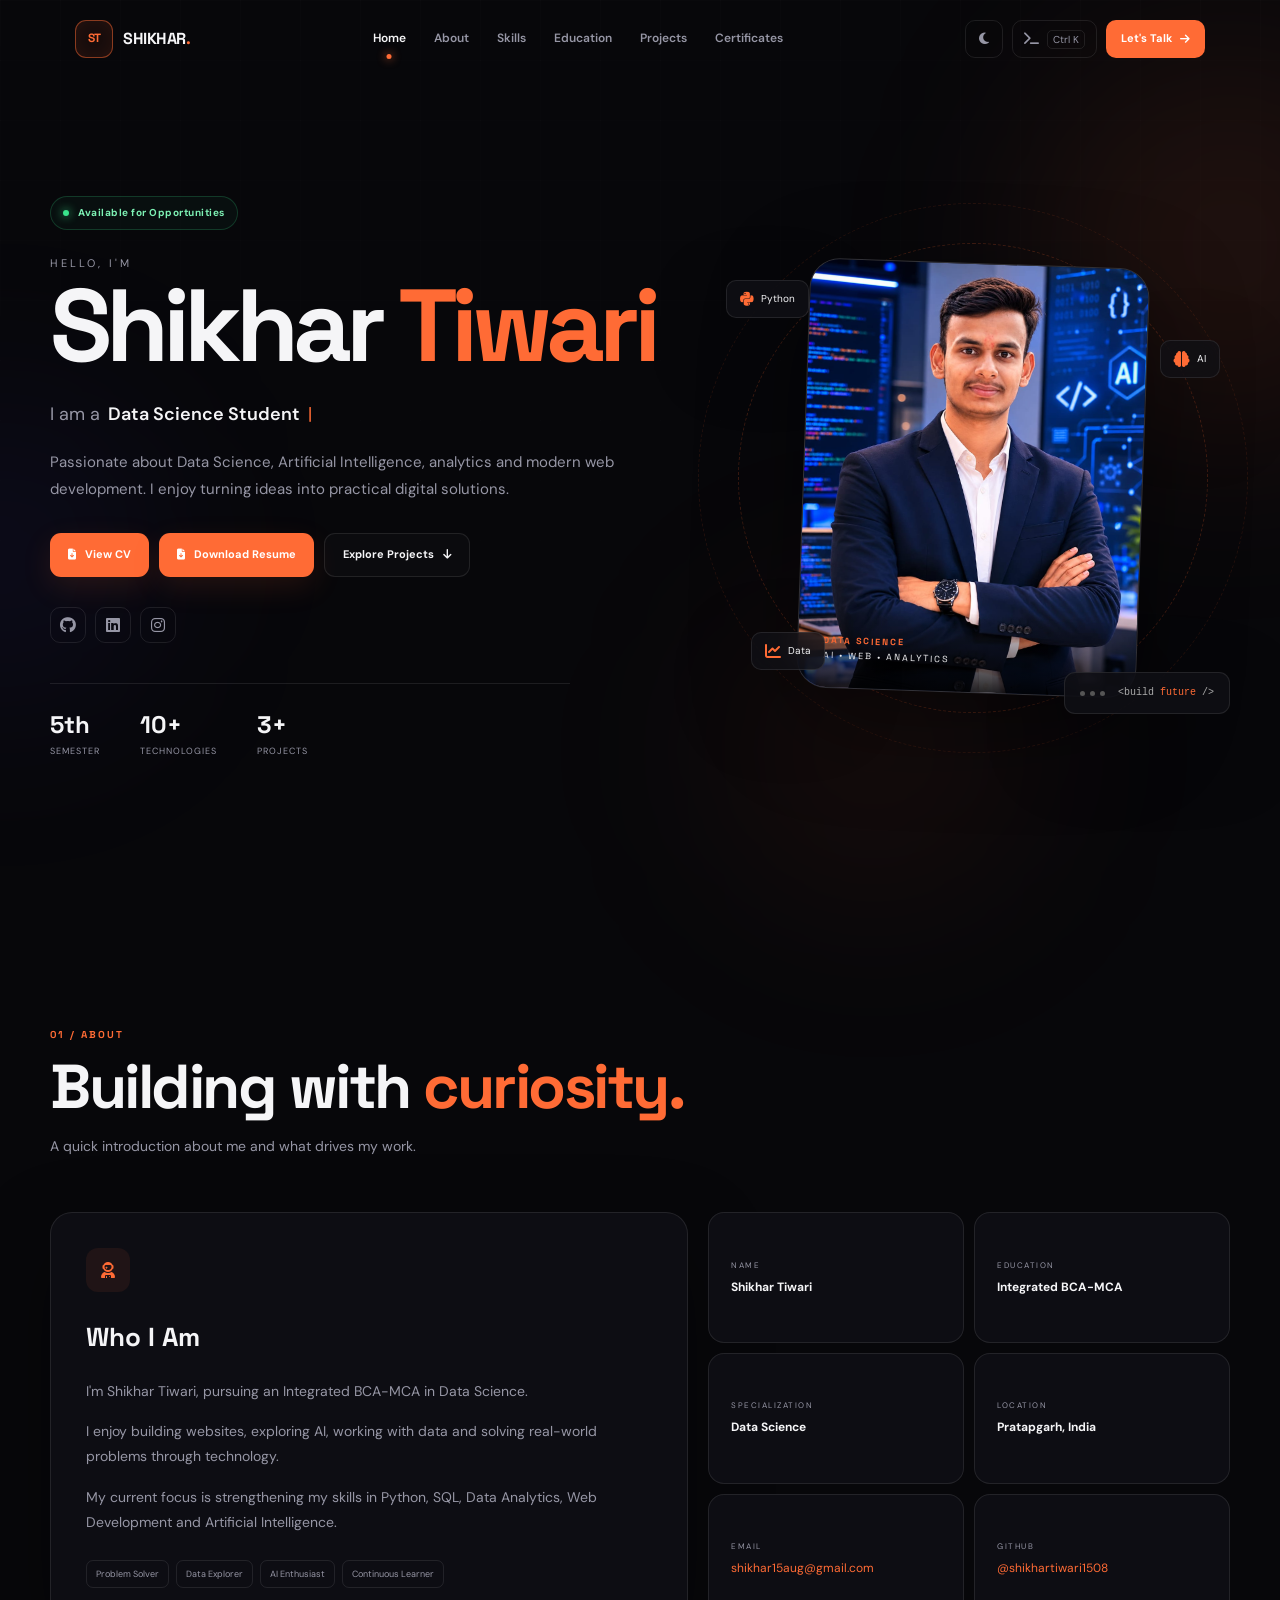
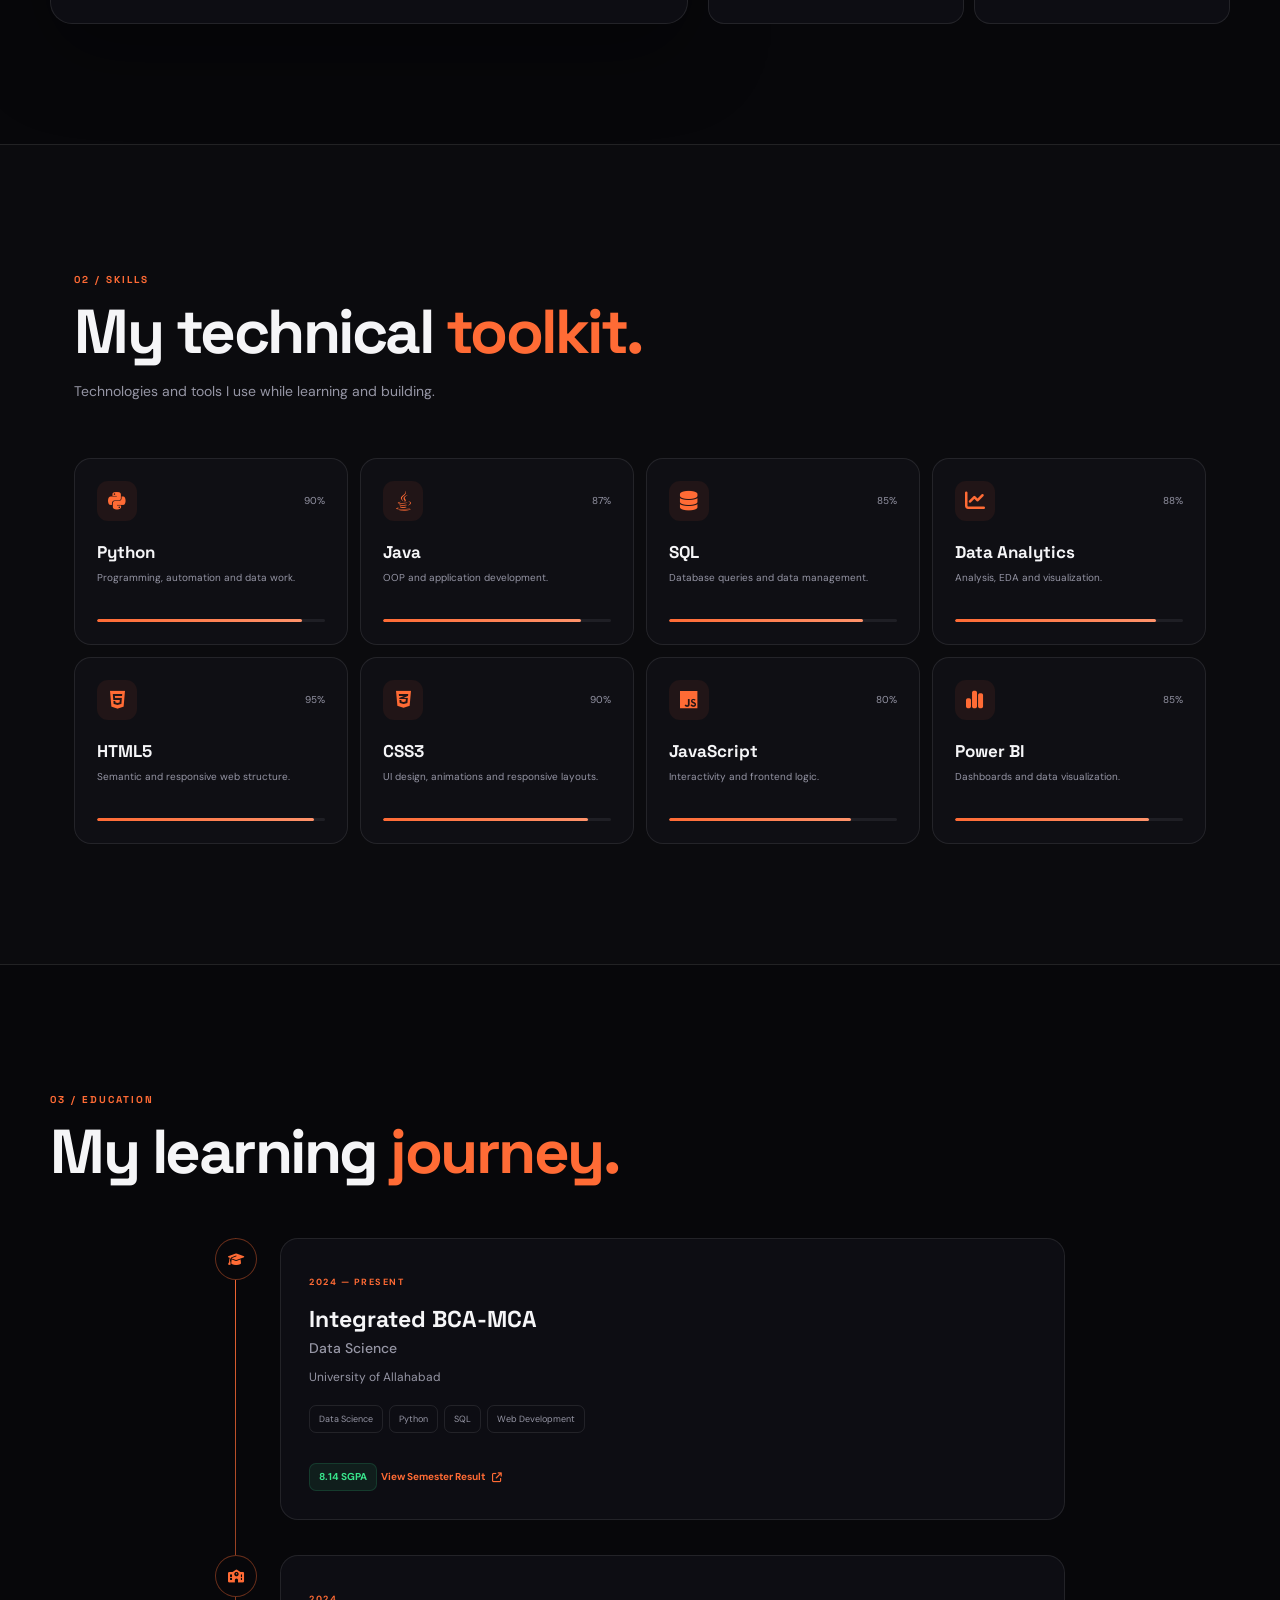
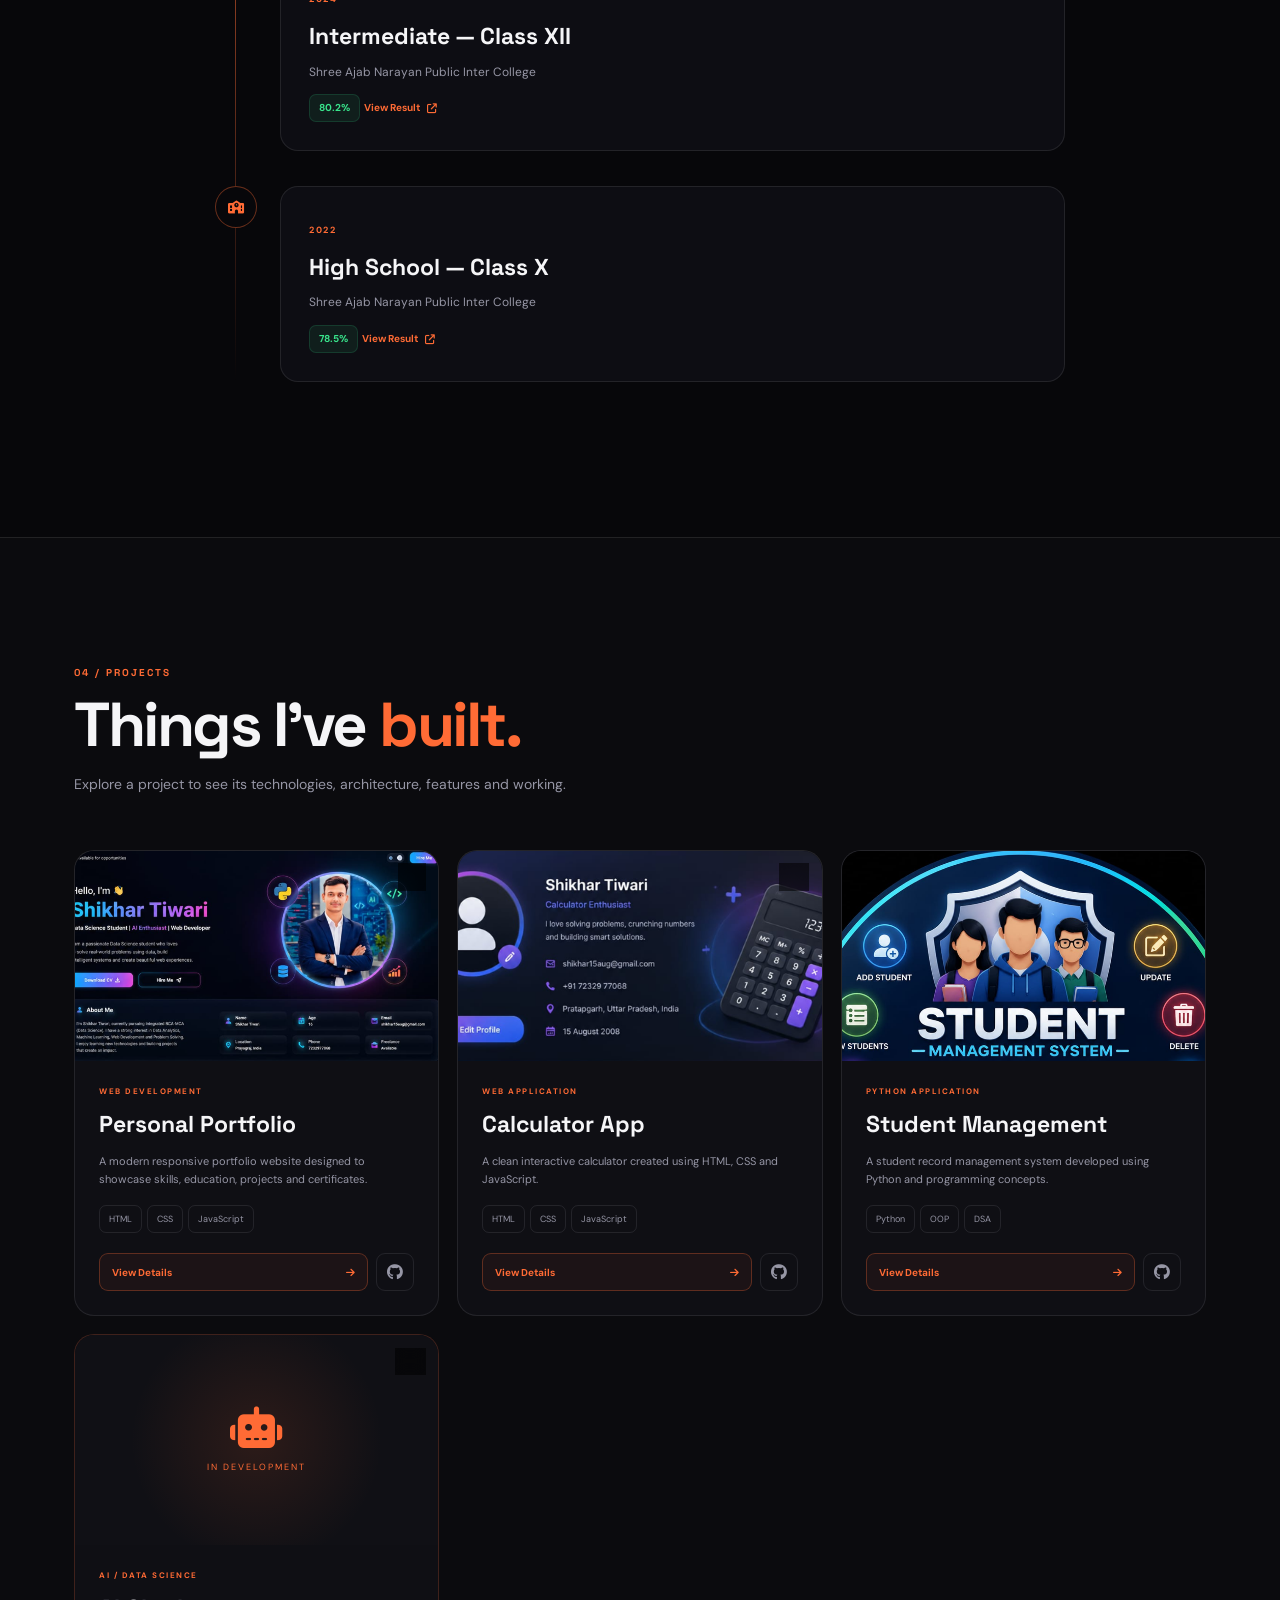
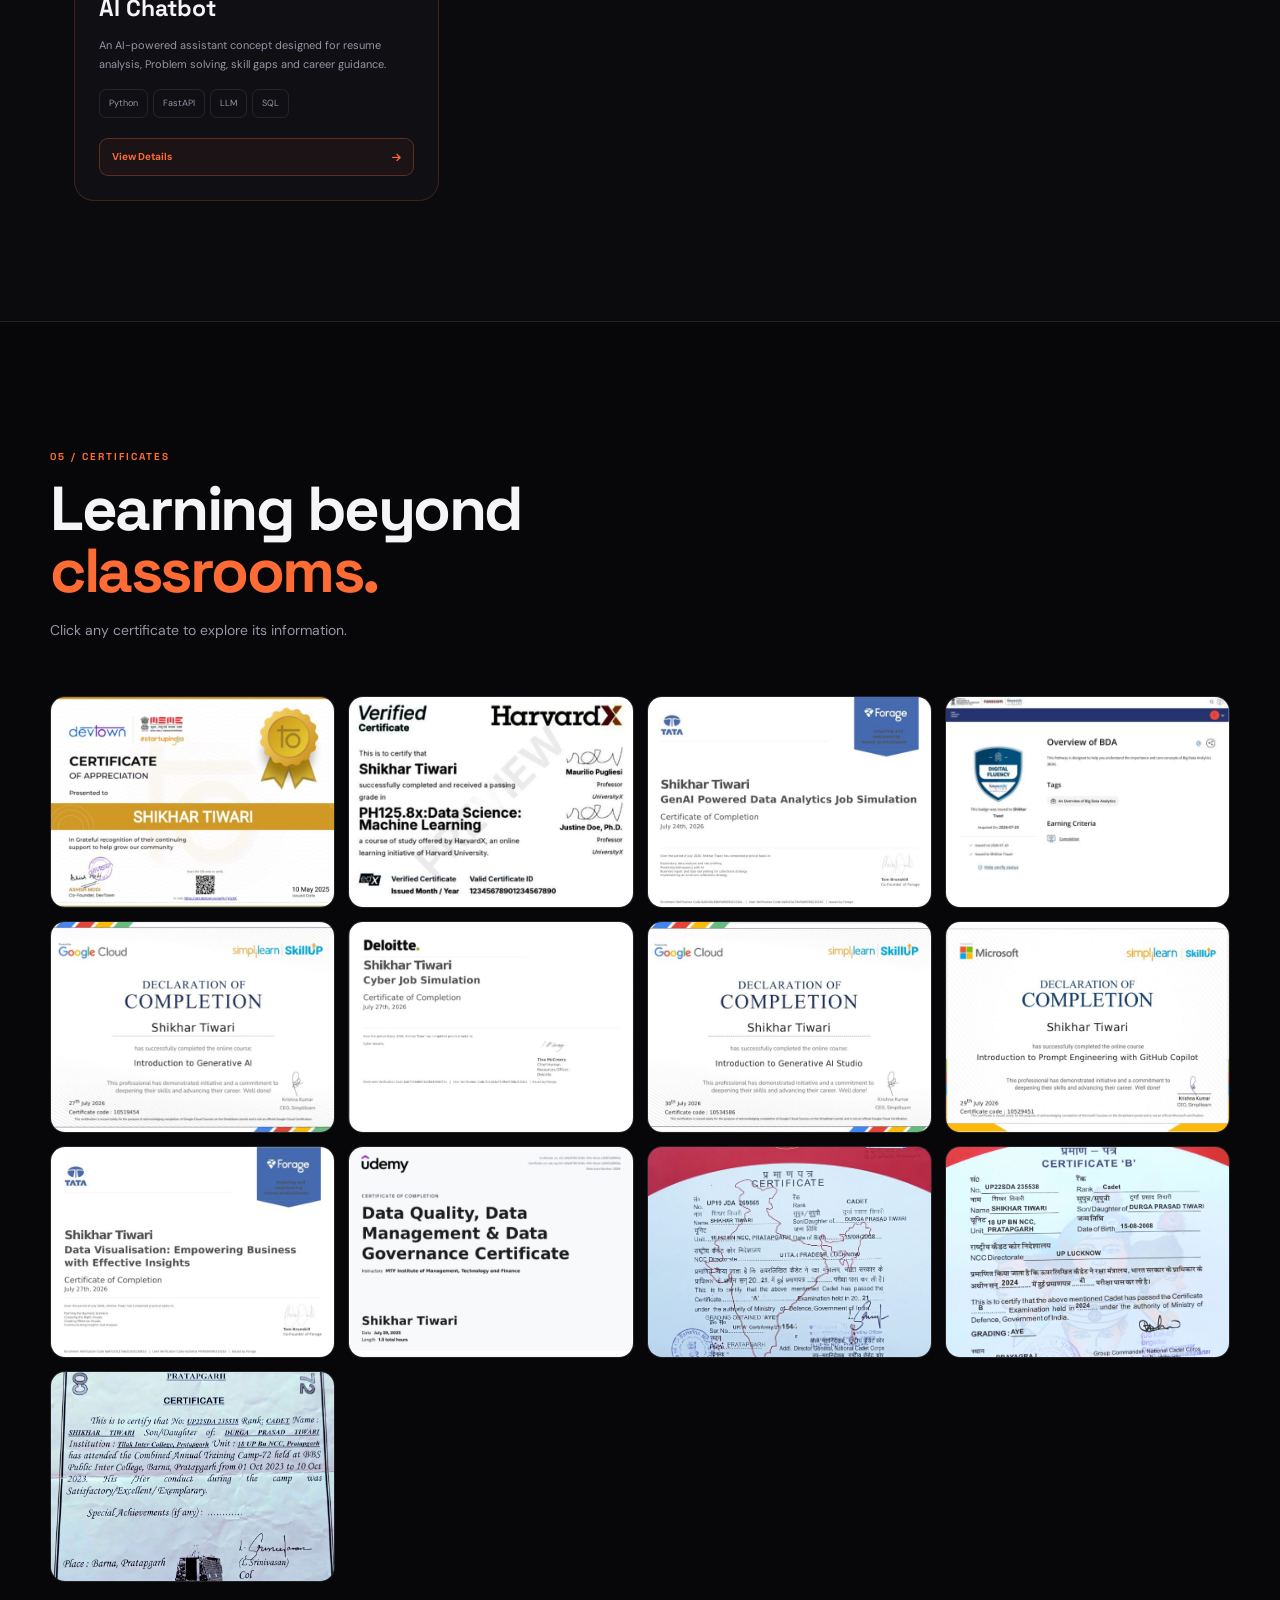
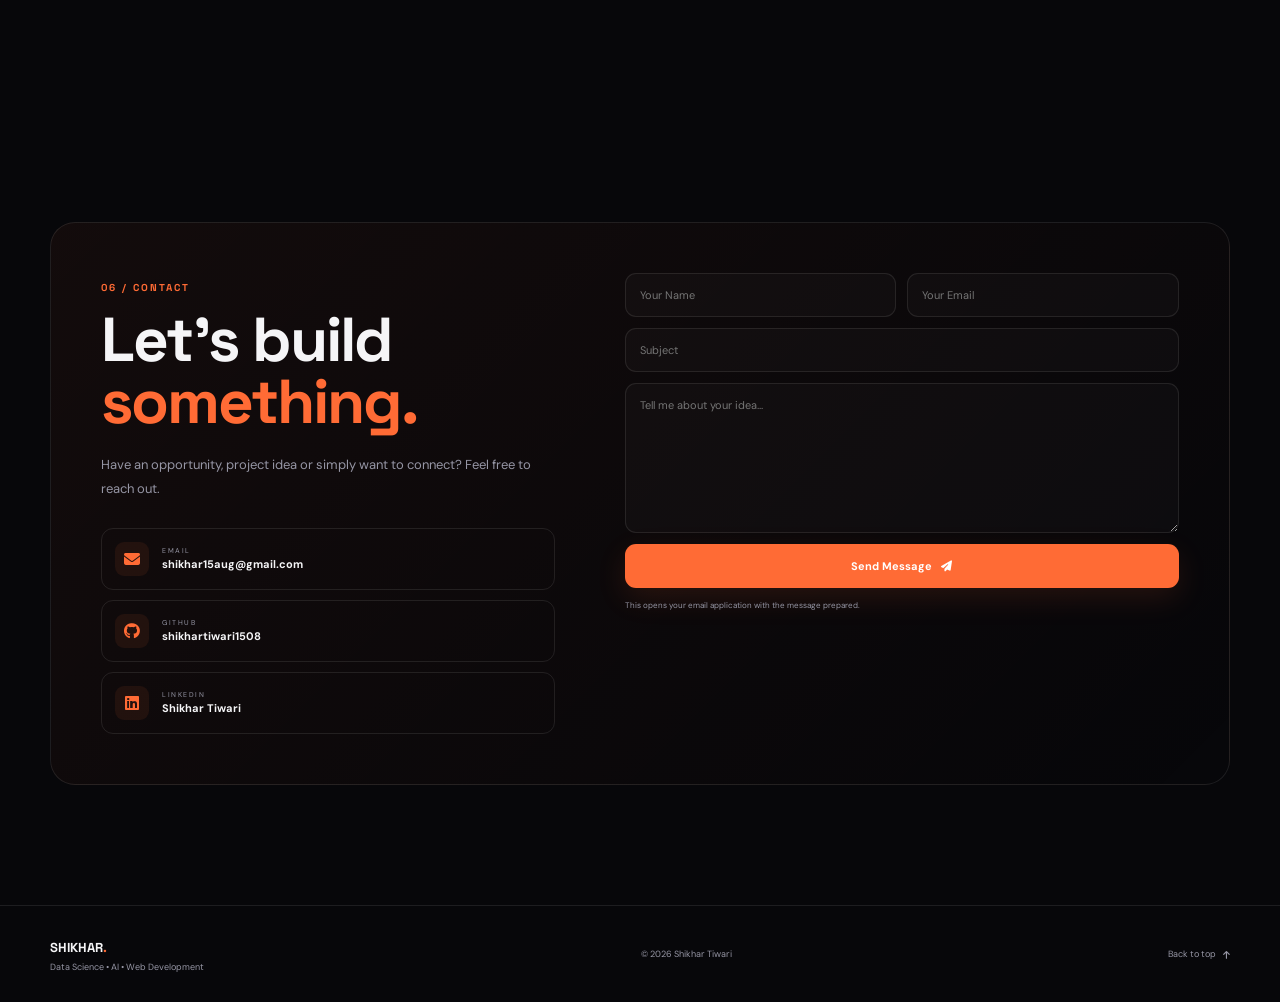
==== commit 2fc8c147: "Personal Portfolio" ====
--- a/index.html
+++ b/index.html
@@ -403,7 +403,7 @@
             target="_blank"
             class="btn btn-primary">
             <i class="fa-solid fa-file-arrow-down"></i>
-            View Resume
+            Download Resume
             </a>
 
 
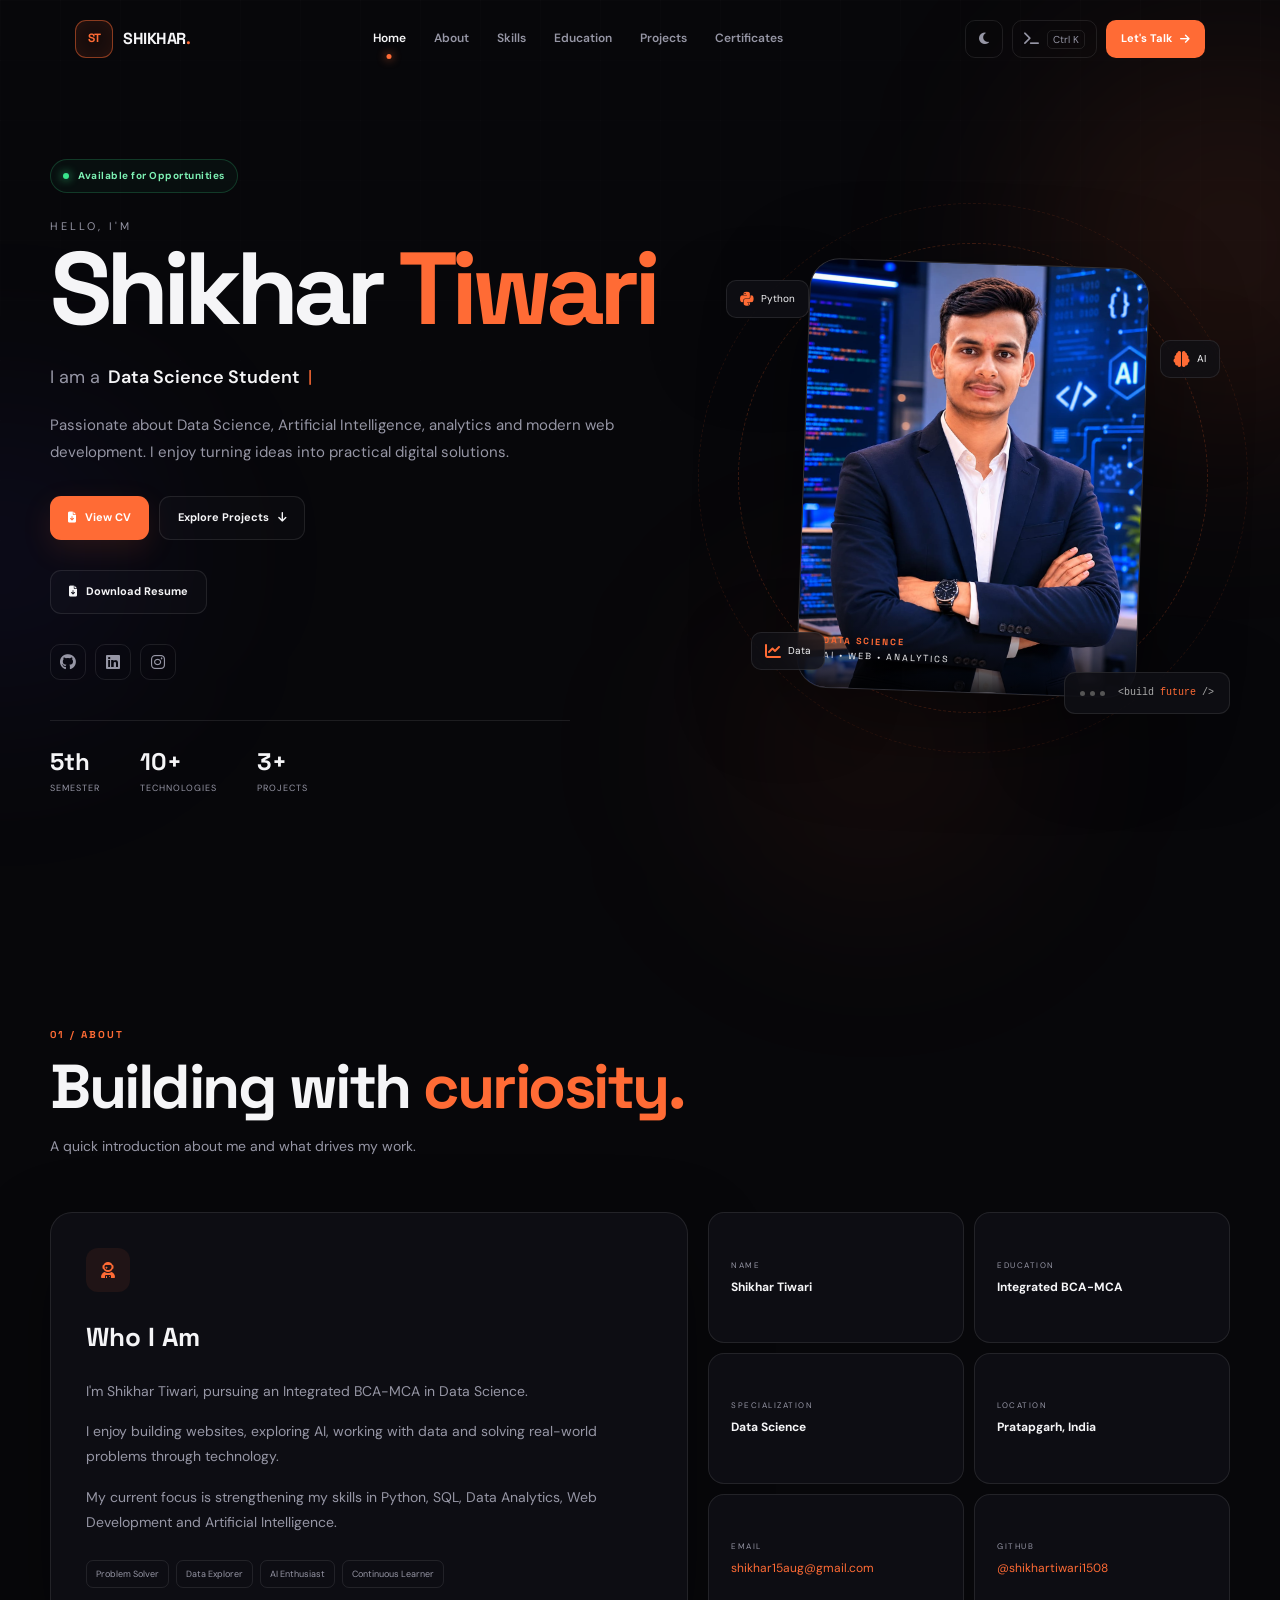
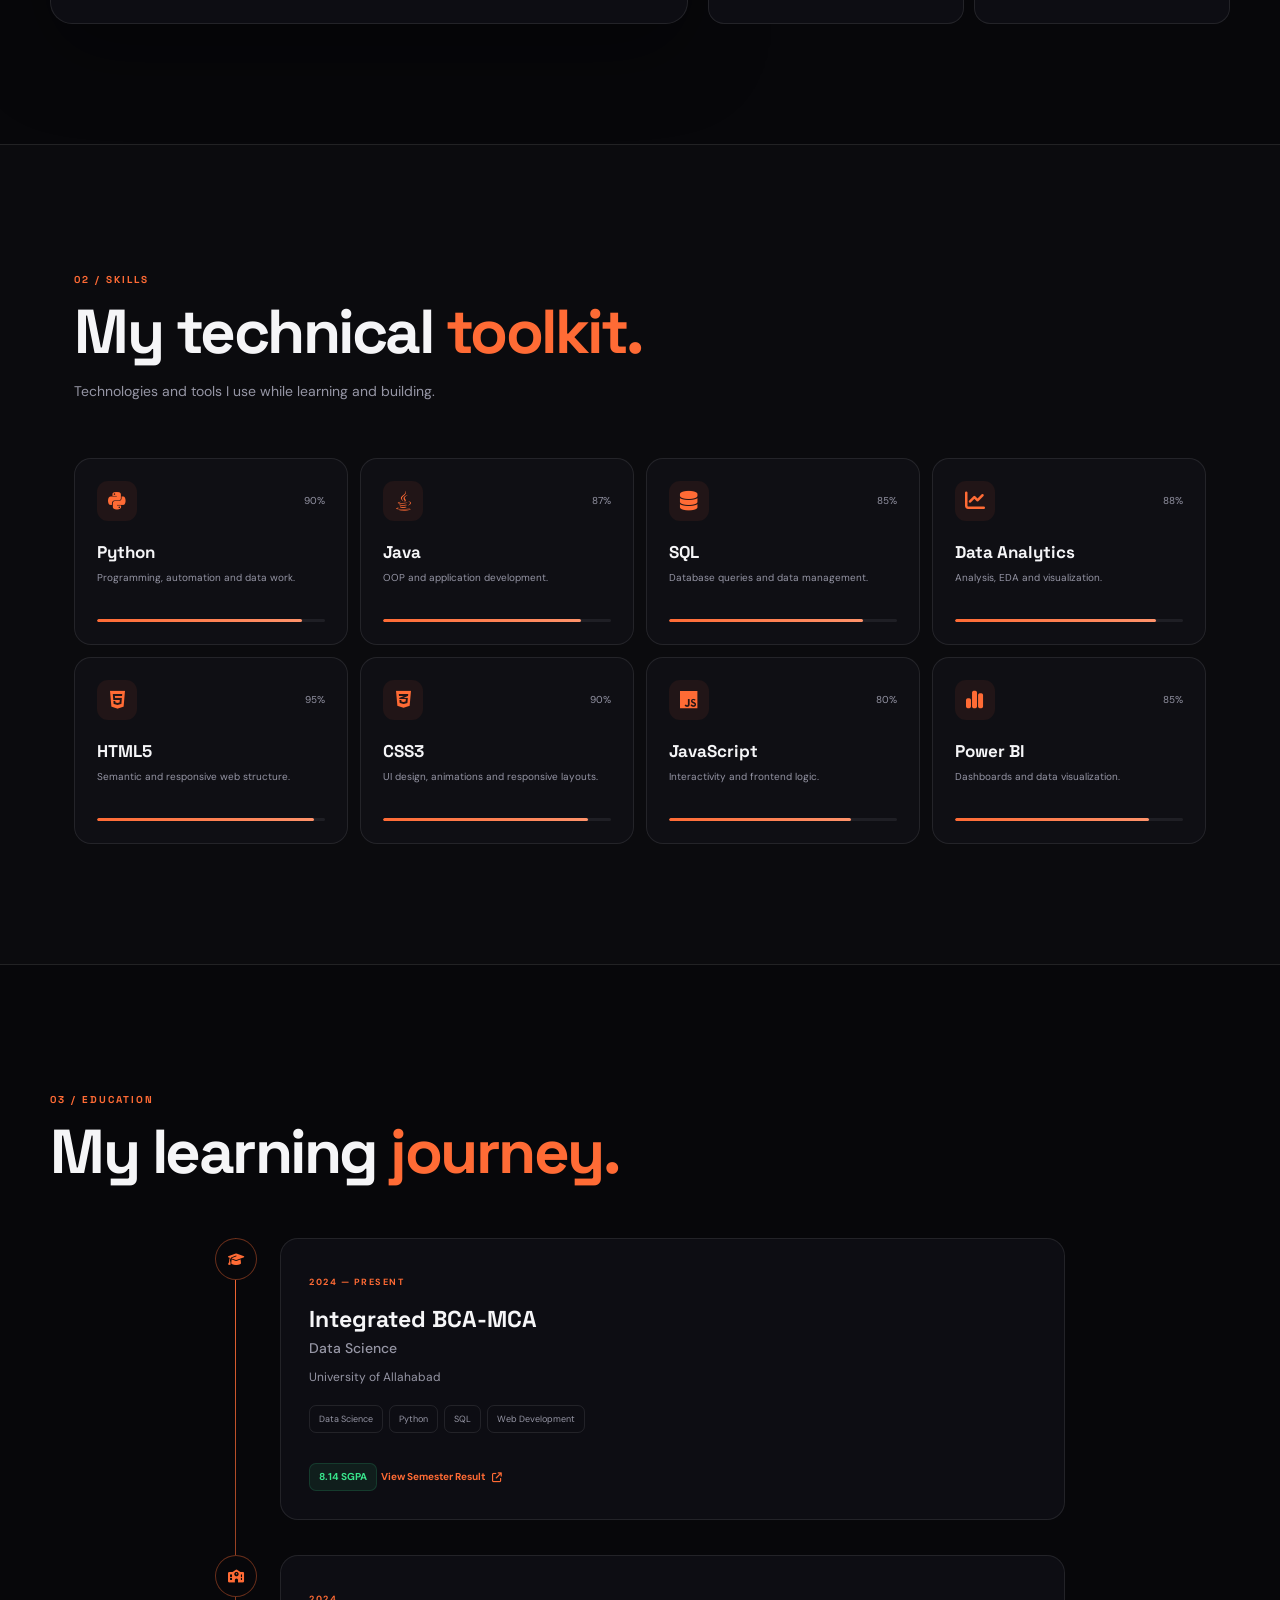
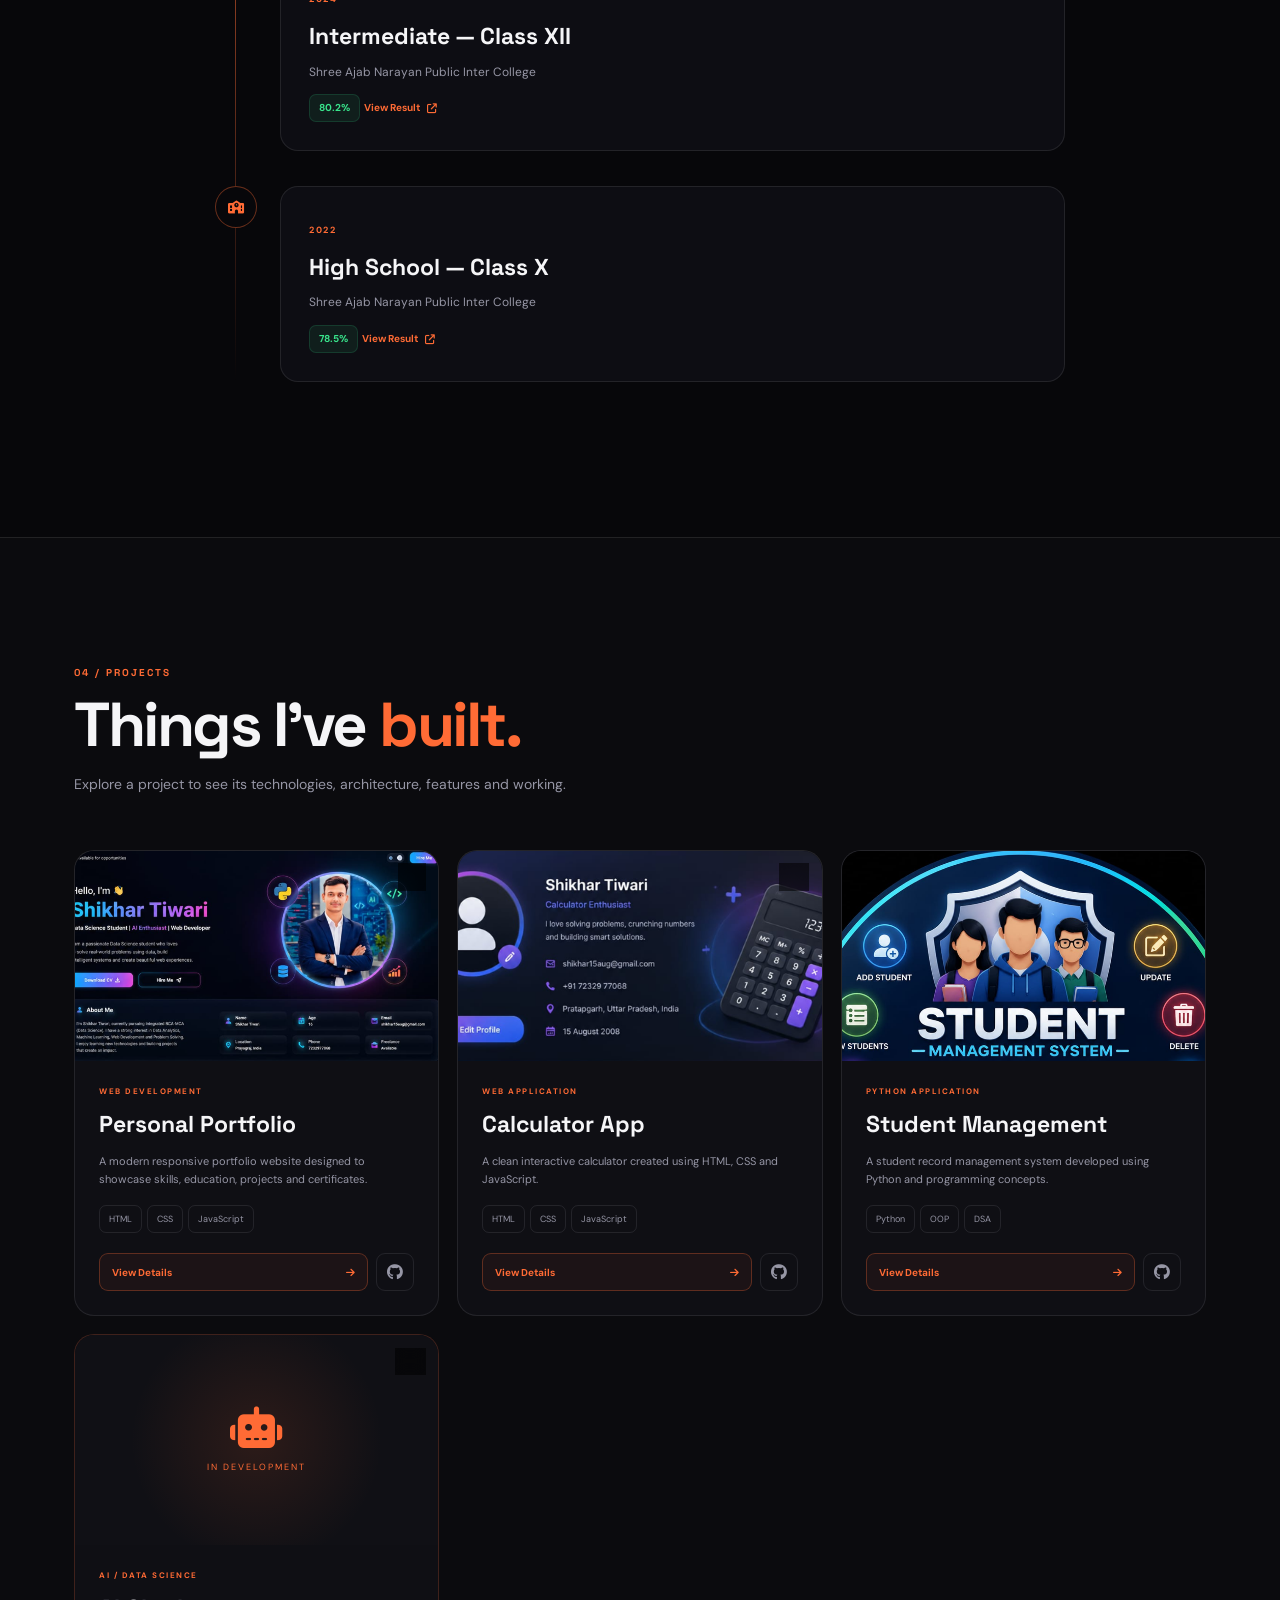
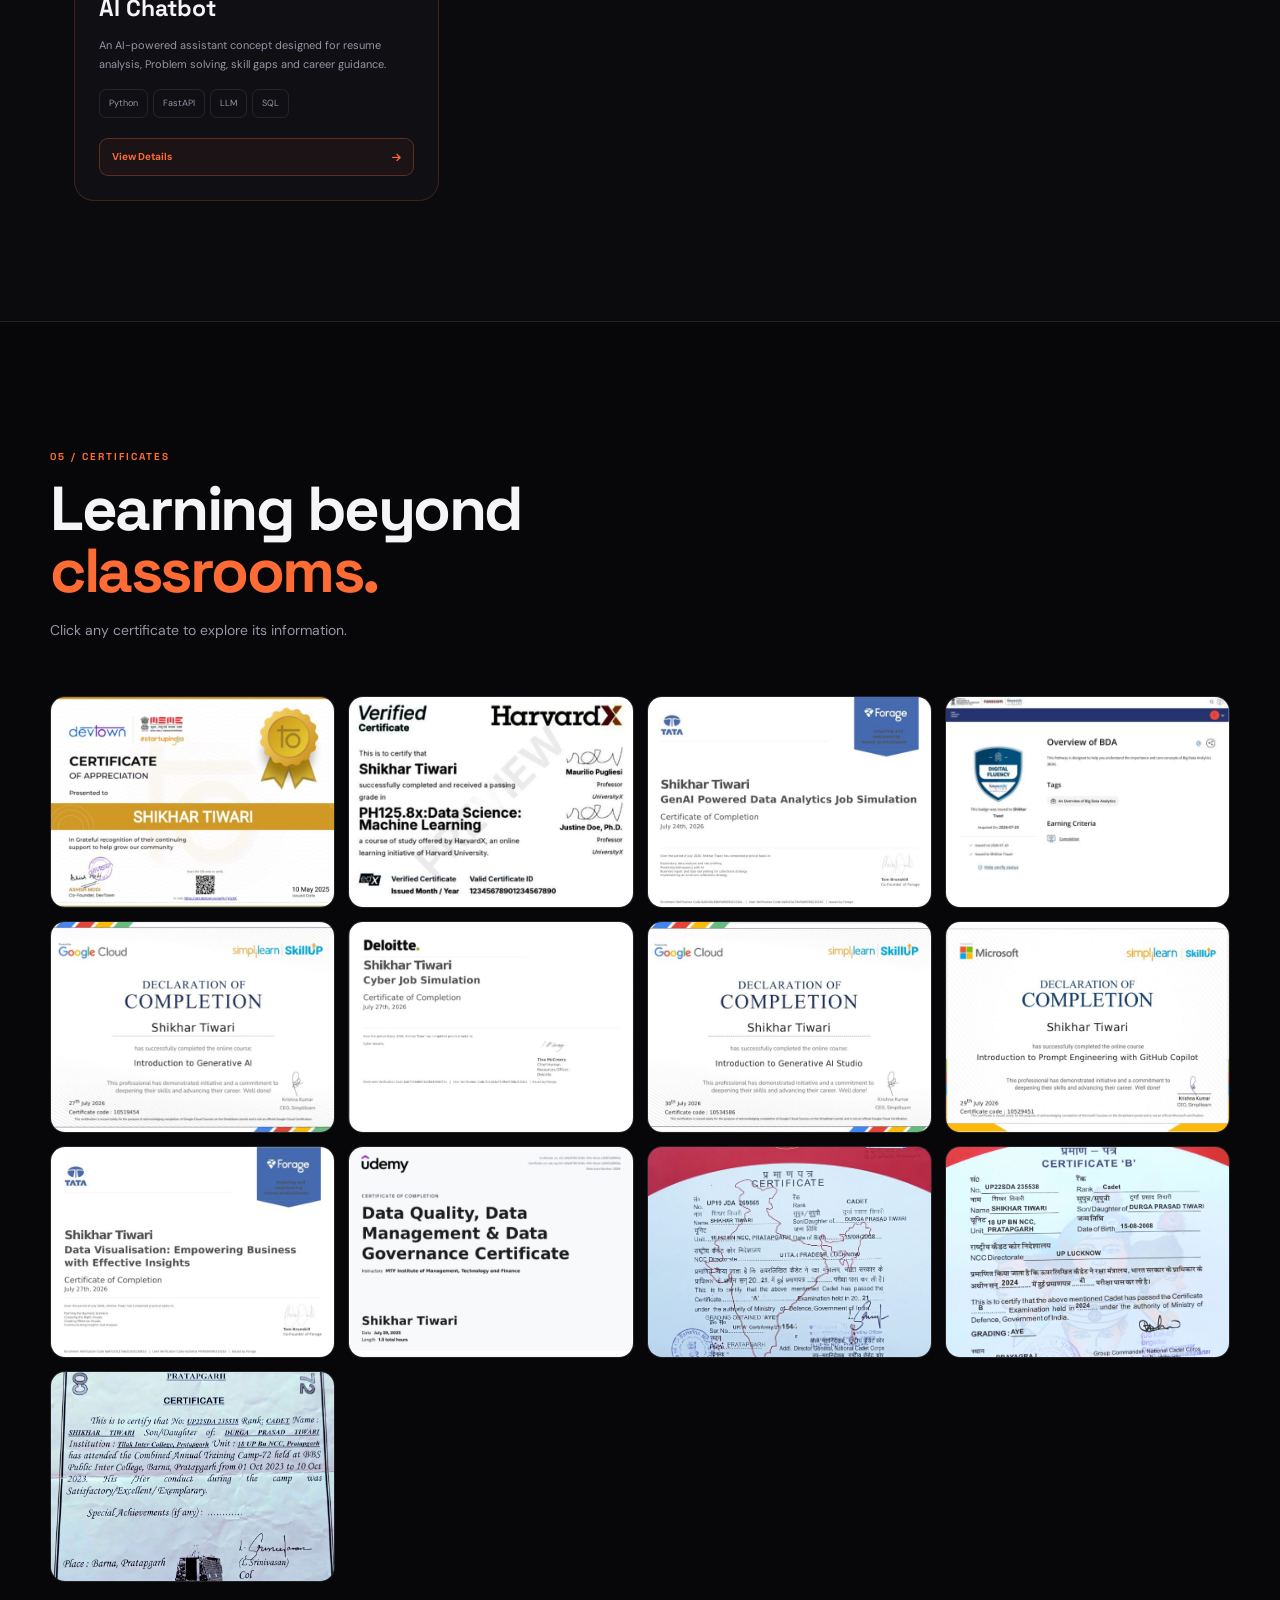
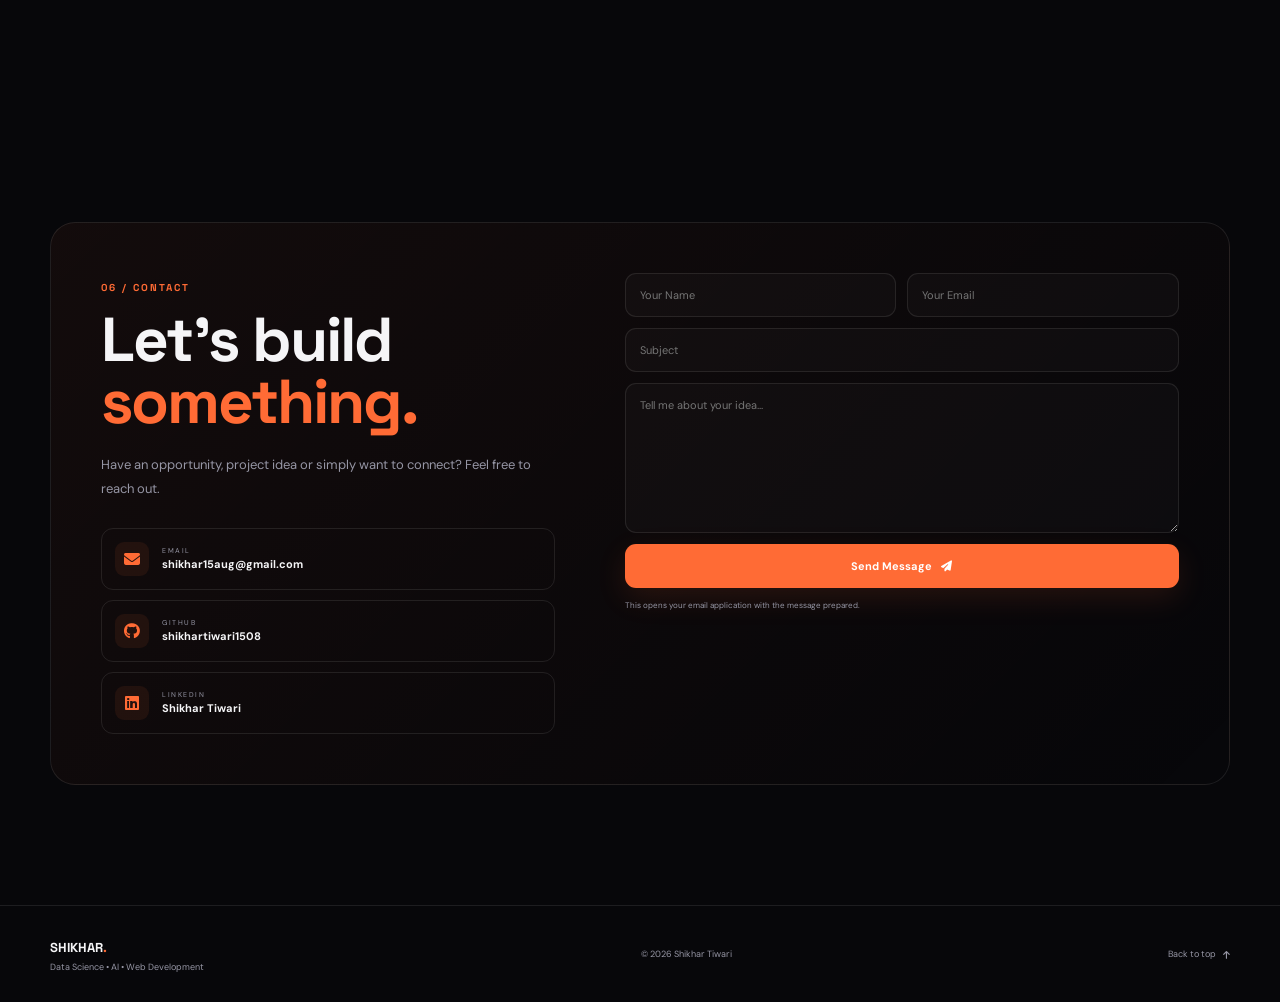
==== commit 43a11a01: "My Portfolio" ====
--- a/index.html
+++ b/index.html
@@ -399,26 +399,28 @@
 
             </a>
 
-            <a href="./Shikhar_Tiwari_A4_ATS_Resume_Print.pdf"
+
+            <a href="#projects"
+               class="btn btn-secondary">
+
+                Explore Projects
+
+                <i class="fa-solid fa-arrow-down"></i>
+
+            </a>
+
+
+        </div>
+
+            <div class = "hero-buttons">
+
+                <a href="./Shikhar_Tiwari_A4_ATS_Resume_Print.pdf"
             target="_blank"
-            class="btn btn-primary">
+            class="btn btn-secondary">
             <i class="fa-solid fa-file-arrow-down"></i>
             Download Resume
             </a>
-
-
-            <a href="#projects"
-               class="btn btn-secondary">
-
-                Explore Projects
-
-                <i class="fa-solid fa-arrow-down"></i>
-
-            </a>
-
-
-        </div>
-
+             </div>
 
         <div class="hero-socials">
 
@@ -2412,7 +2414,7 @@
     </span>
 
 </div>
-
+   
 
 
 <script src="script.js"></script>
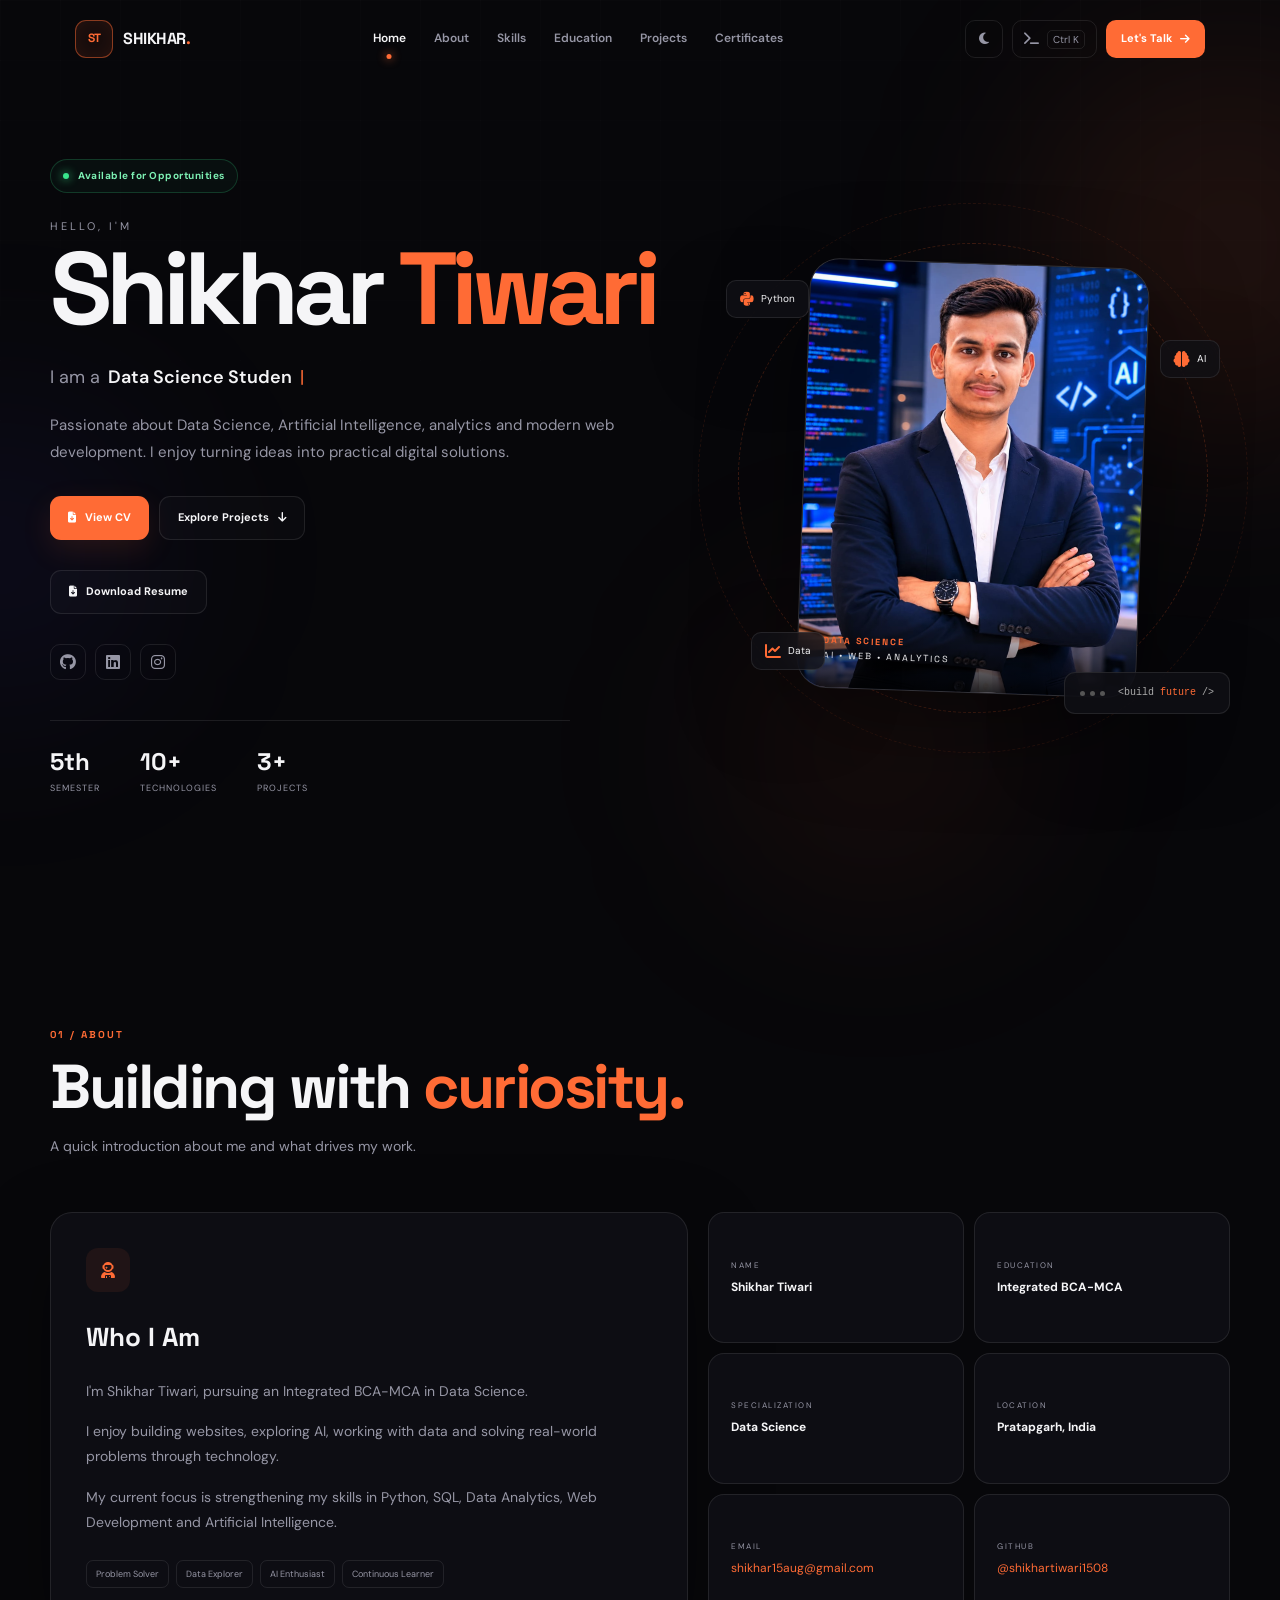
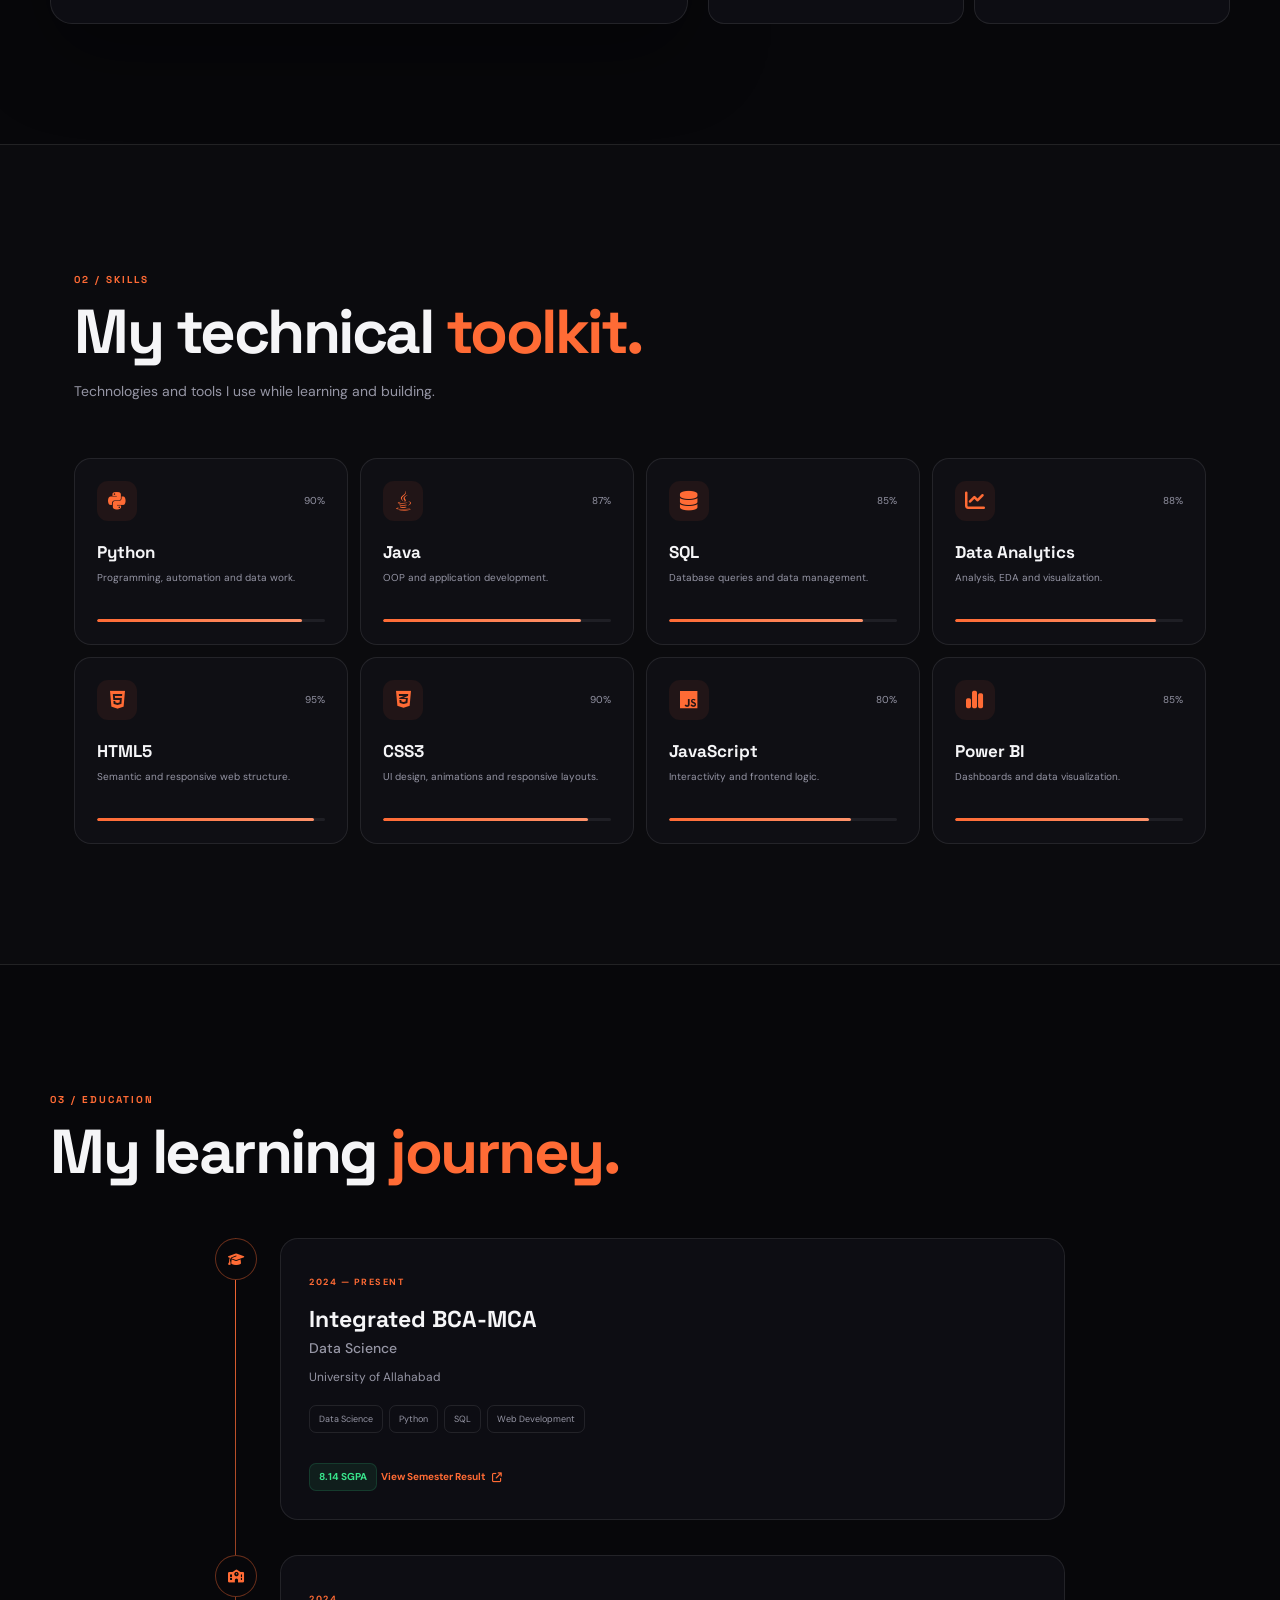
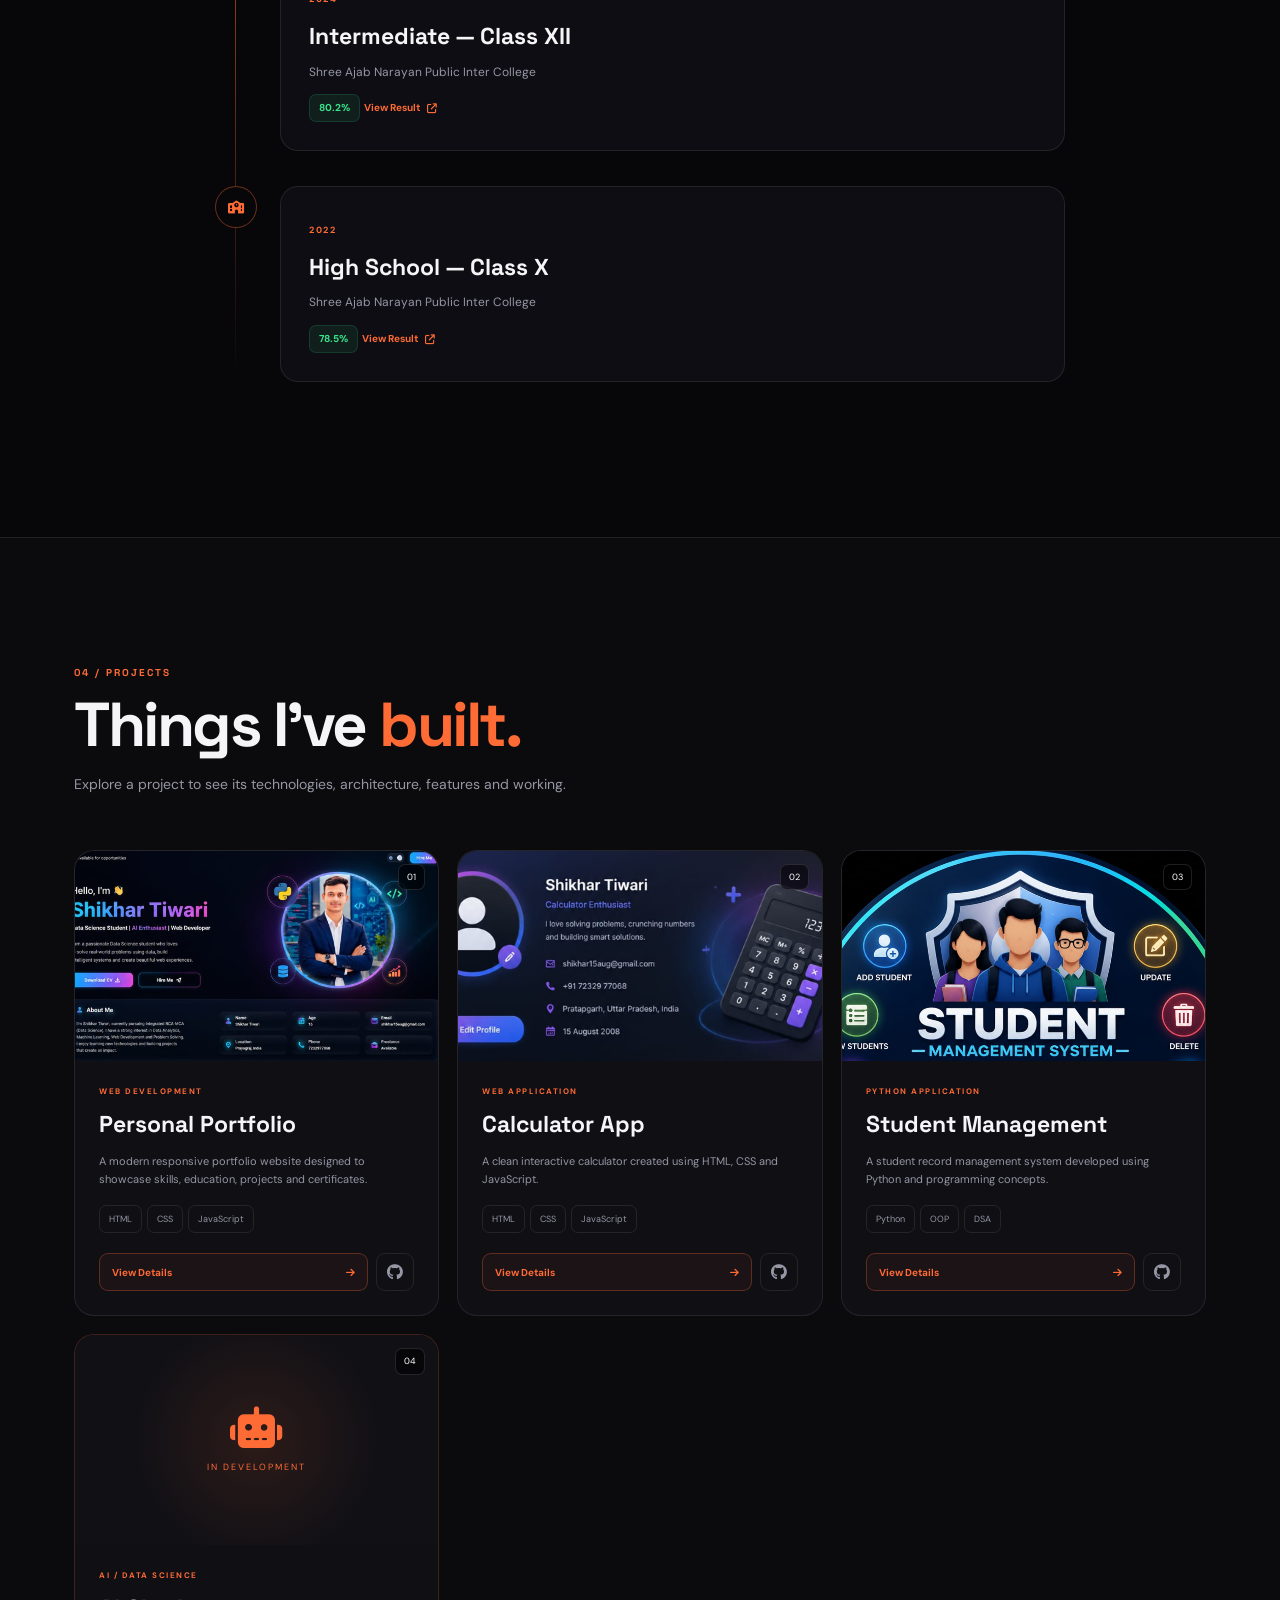
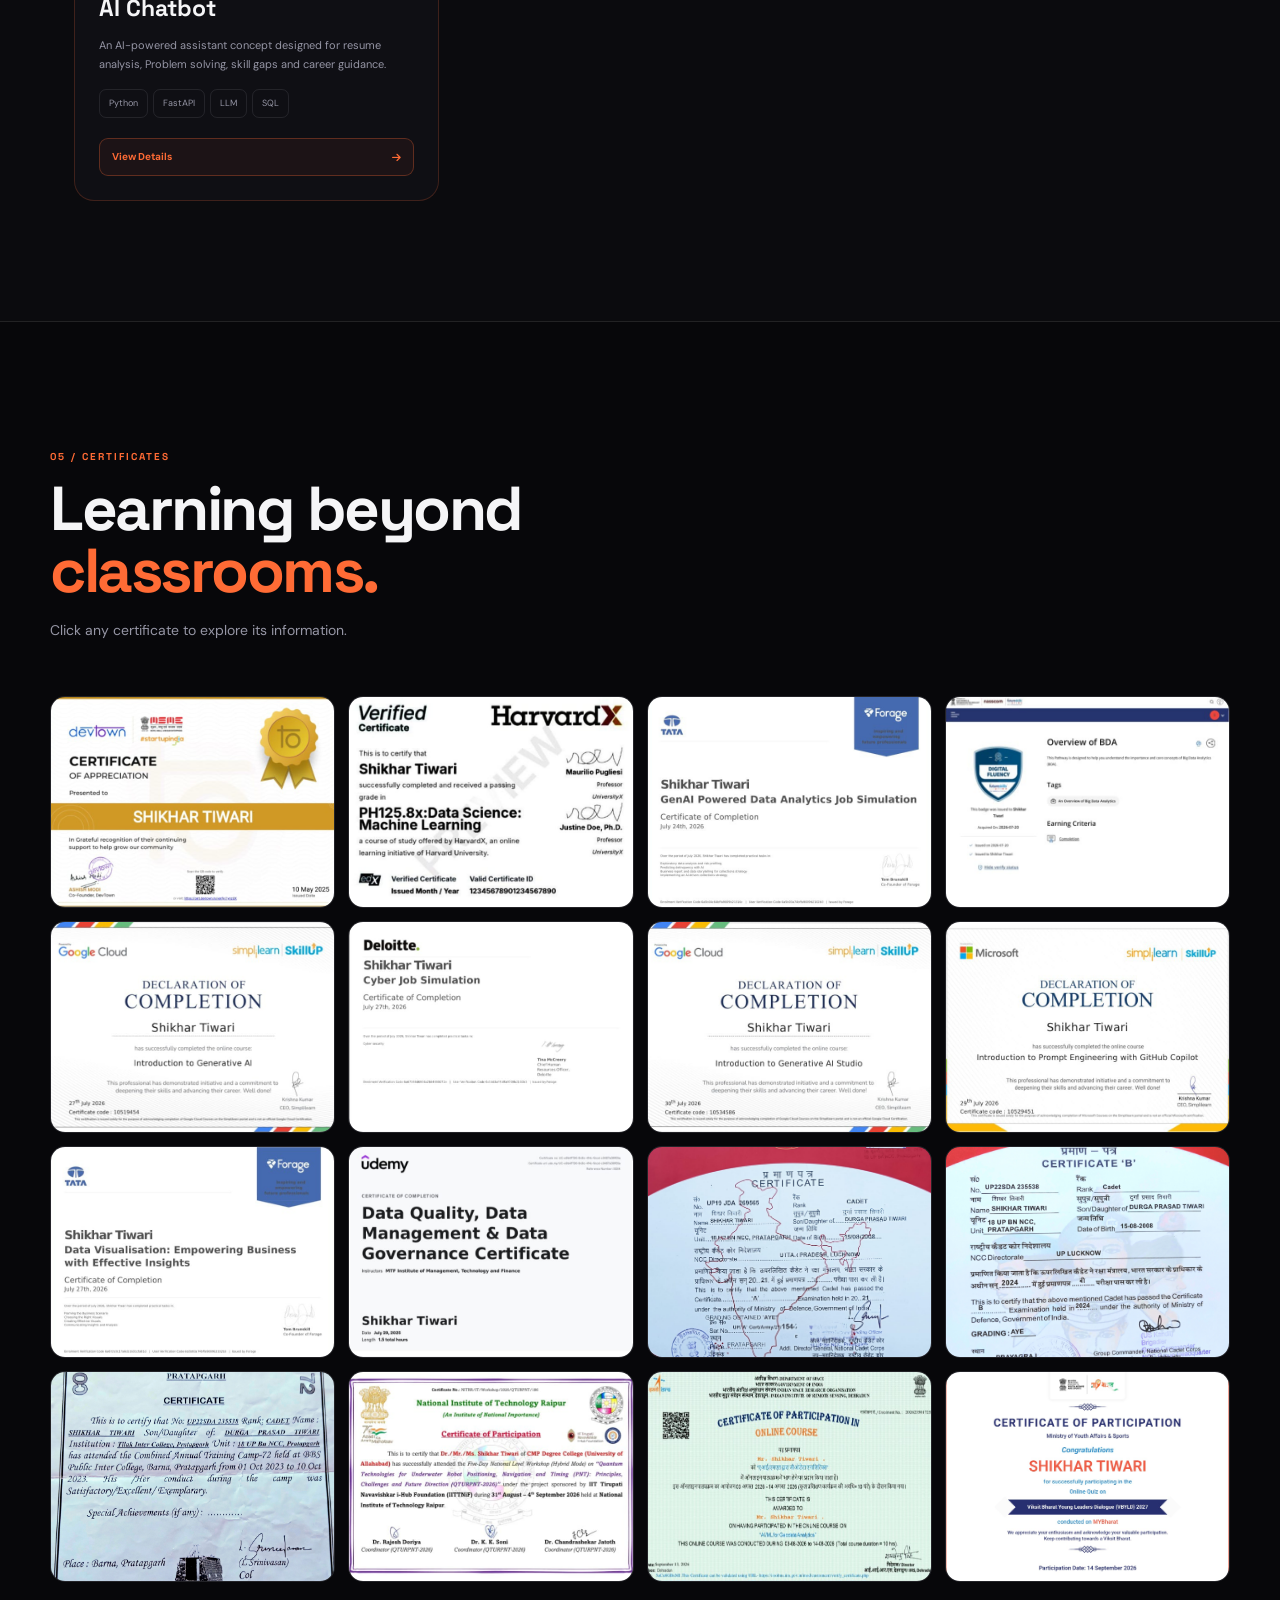
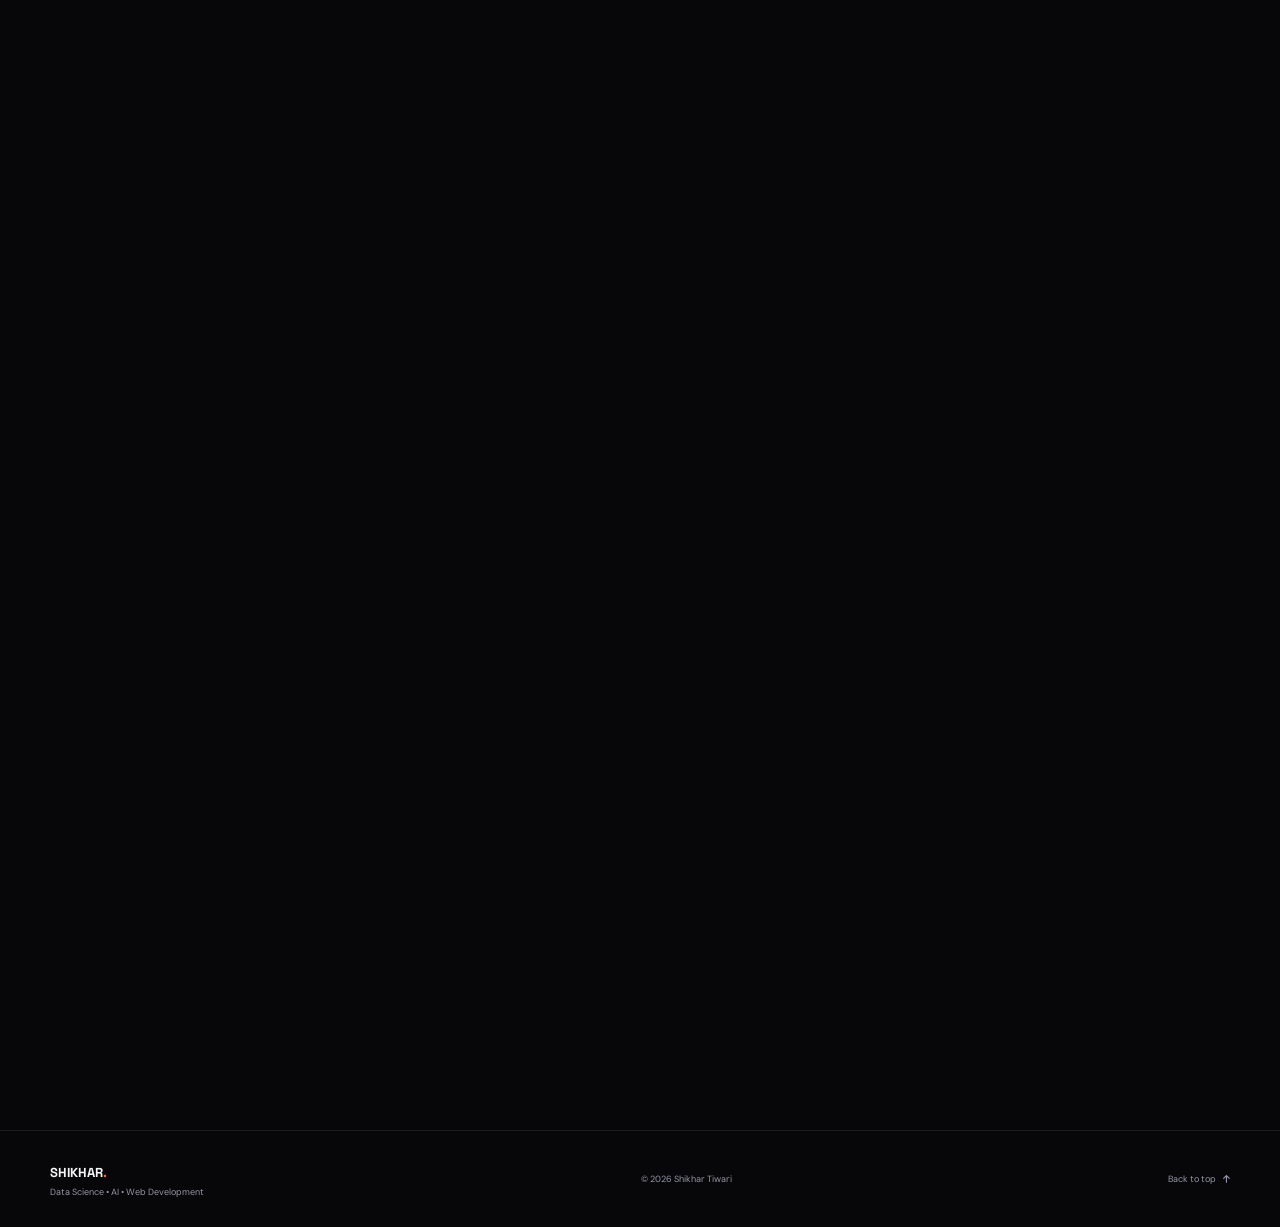
==== commit 96149485: "My Portfolio" ====
--- a/index.html
+++ b/index.html
@@ -1841,6 +1841,94 @@
 
         </article>
 
+         <article class="certificate-card">
+
+            <div class="certificate-image">
+
+                <img src="NIT_Raipur.jpeg"
+                     alt="Certificate">
+
+                <div class="certificate-overlay">
+
+                    <button class="certificate-btn"
+                            data-certificate="cert6">
+
+                        View Details
+
+                    </button>
+
+                </div>
+
+            </div>
+
+        </article>
+
+         <article class="certificate-card">
+
+            <div class="certificate-image">
+
+                <img src="ISRO.jpeg"
+                     alt="Certificate">
+
+                <div class="certificate-overlay">
+
+                    <button class="certificate-btn"
+                            data-certificate="cert7">
+
+                        View Details
+
+                    </button>
+
+                </div>
+
+            </div>
+
+        </article>
+
+         <article class="certificate-card">
+
+            <div class="certificate-image">
+
+                <img src="my_bharat.jpeg"
+                     alt="Certificate">
+
+                <div class="certificate-overlay">
+
+                    <button class="certificate-btn"
+                            data-certificate="cert8">
+
+                        View Details
+
+                    </button>
+
+                </div>
+
+            </div>
+
+        </article>
+
+         <article class="certificate-card">
+
+            <div class="certificate-image">
+
+                <img src="simplilearn.jpeg"
+                     alt="Certificate">
+
+                <div class="certificate-overlay">
+
+                    <button class="certificate-btn"
+                            data-certificate="cert9">
+
+                        View Details
+
+                    </button>
+
+                </div>
+
+            </div>
+
+        </article>
+
 
     </div>
 
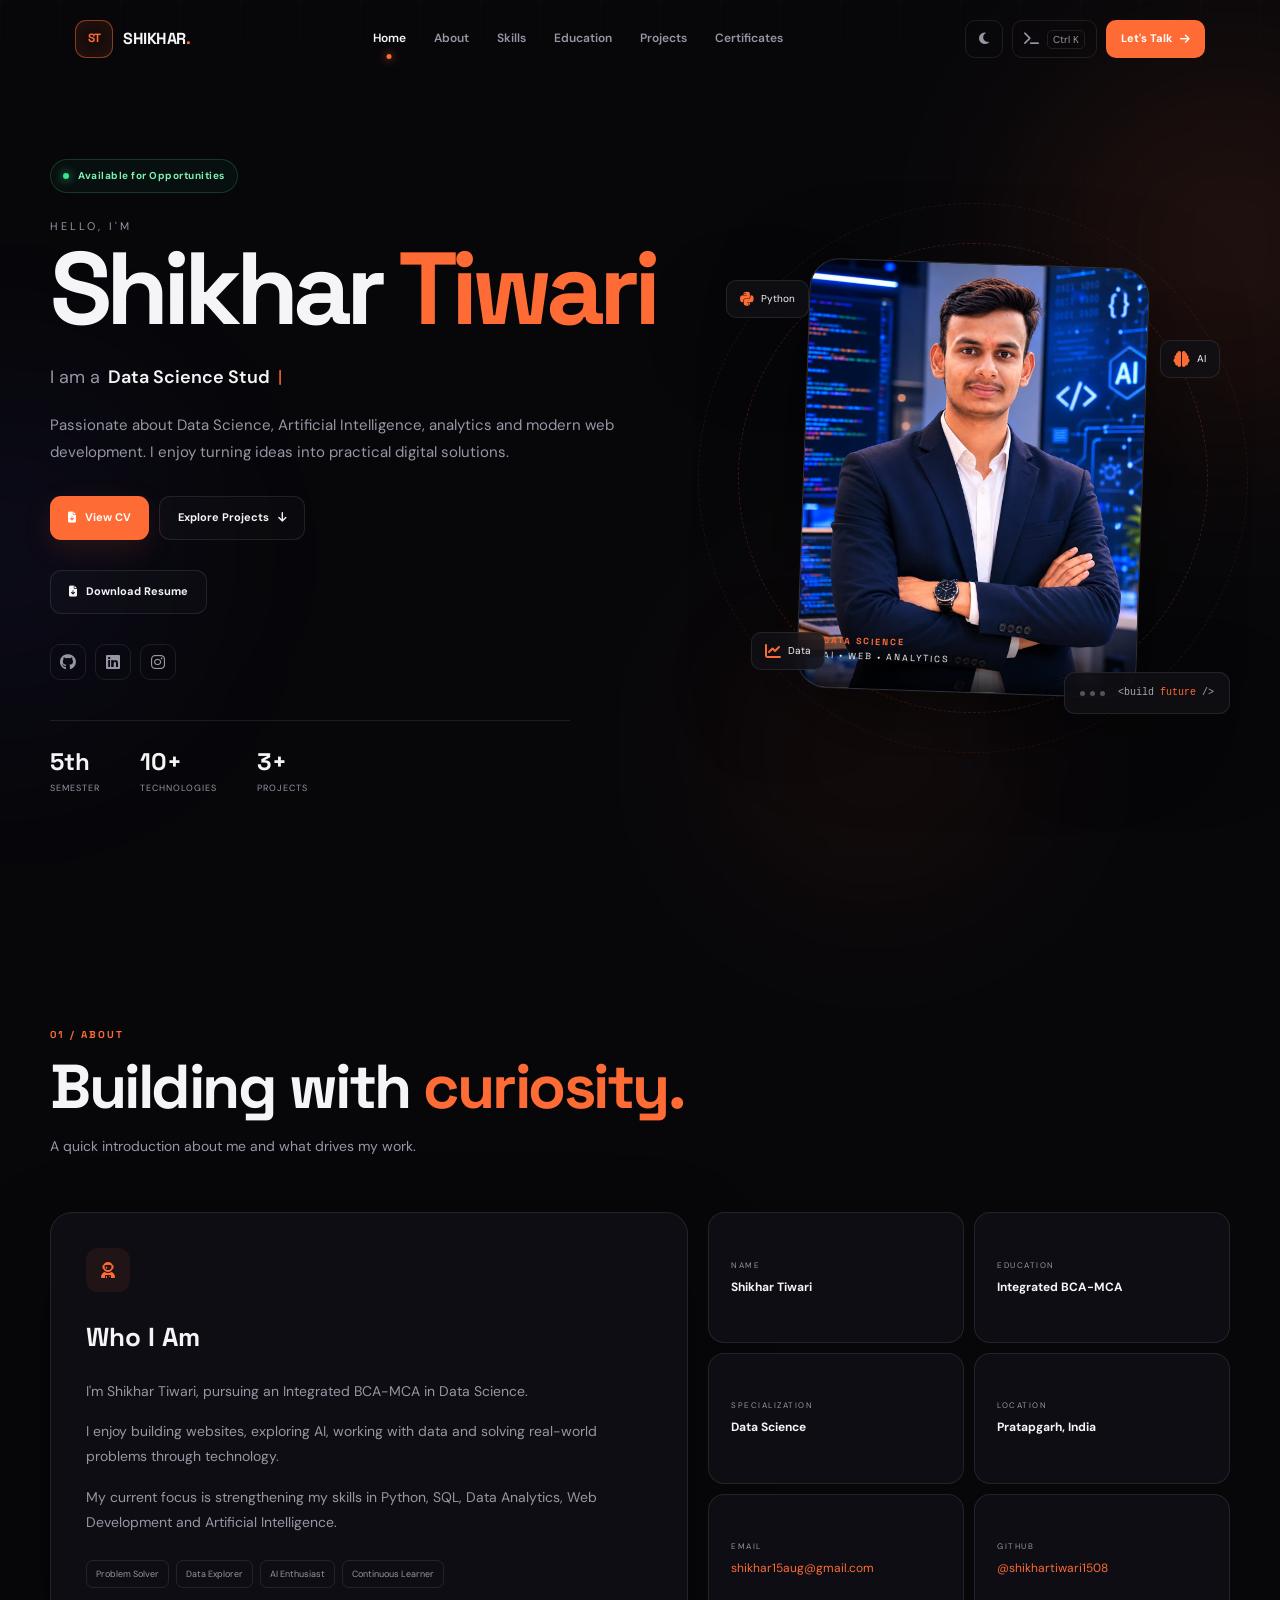
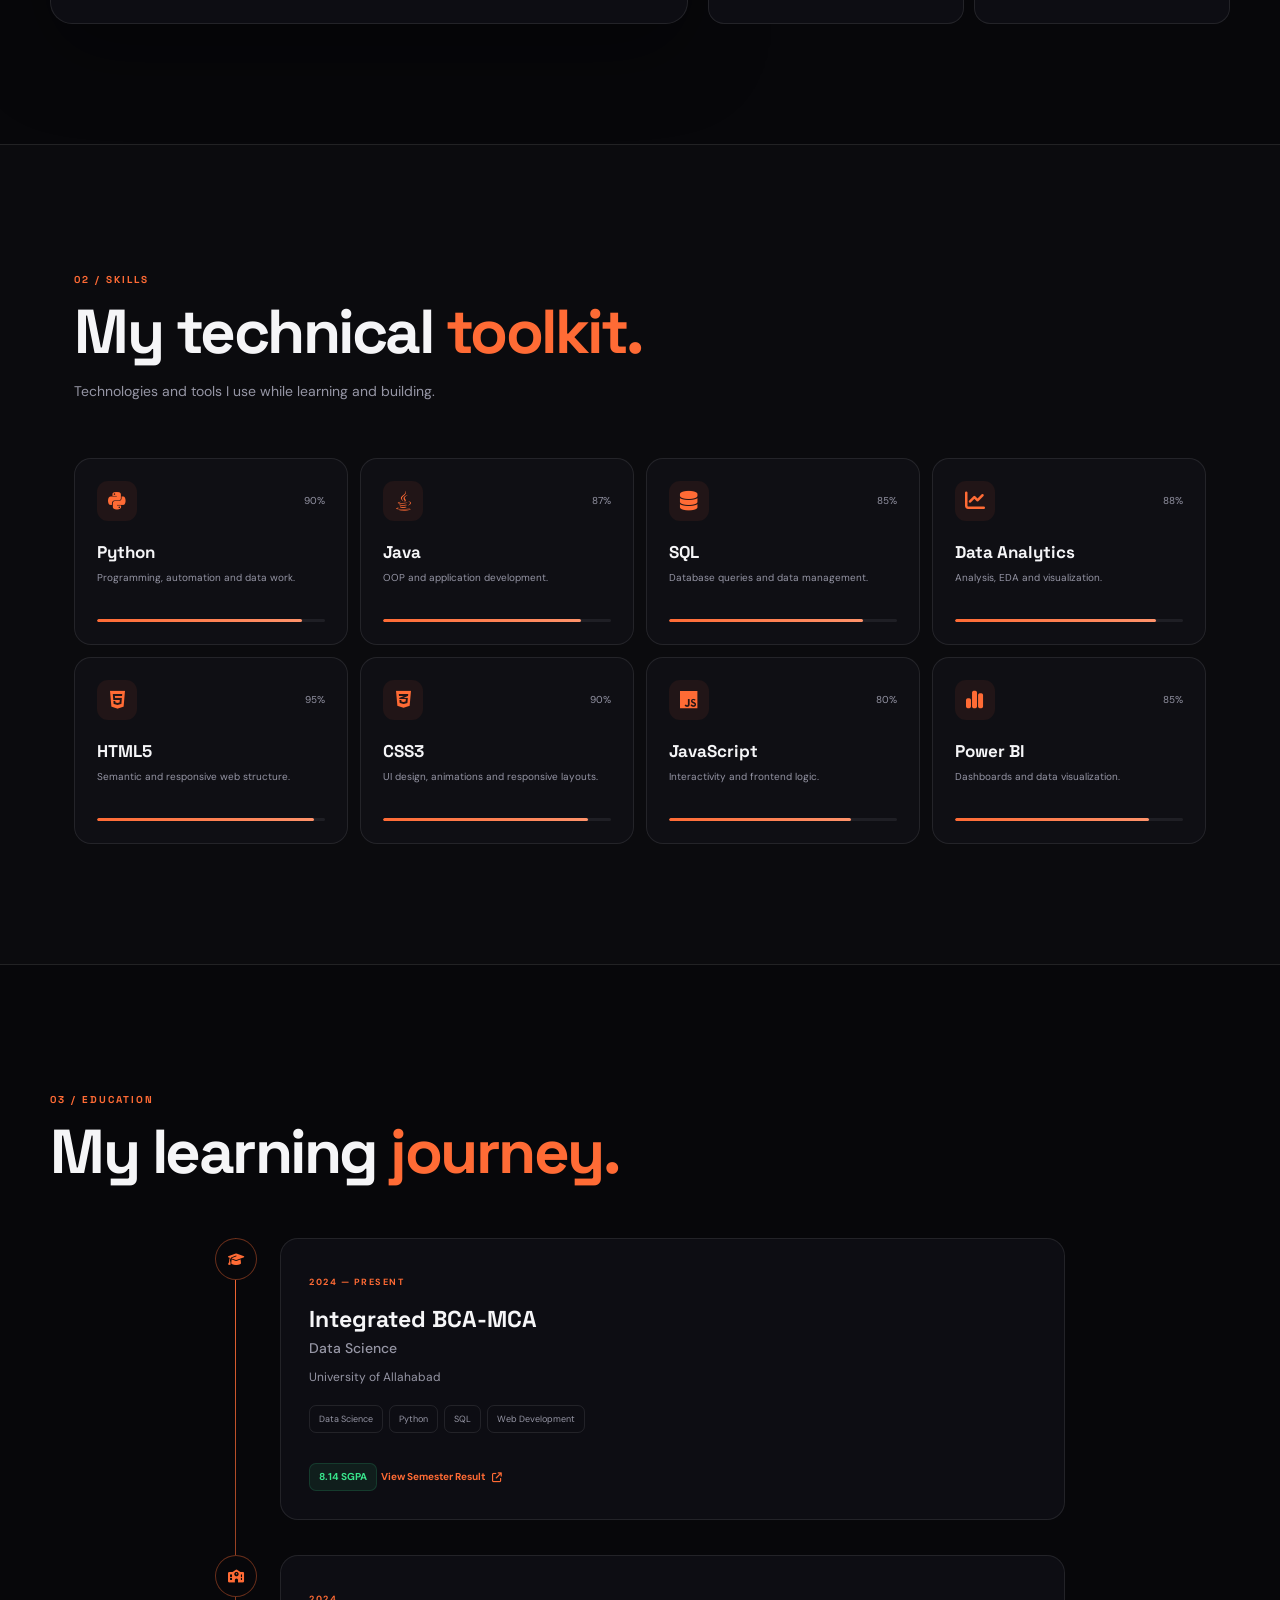
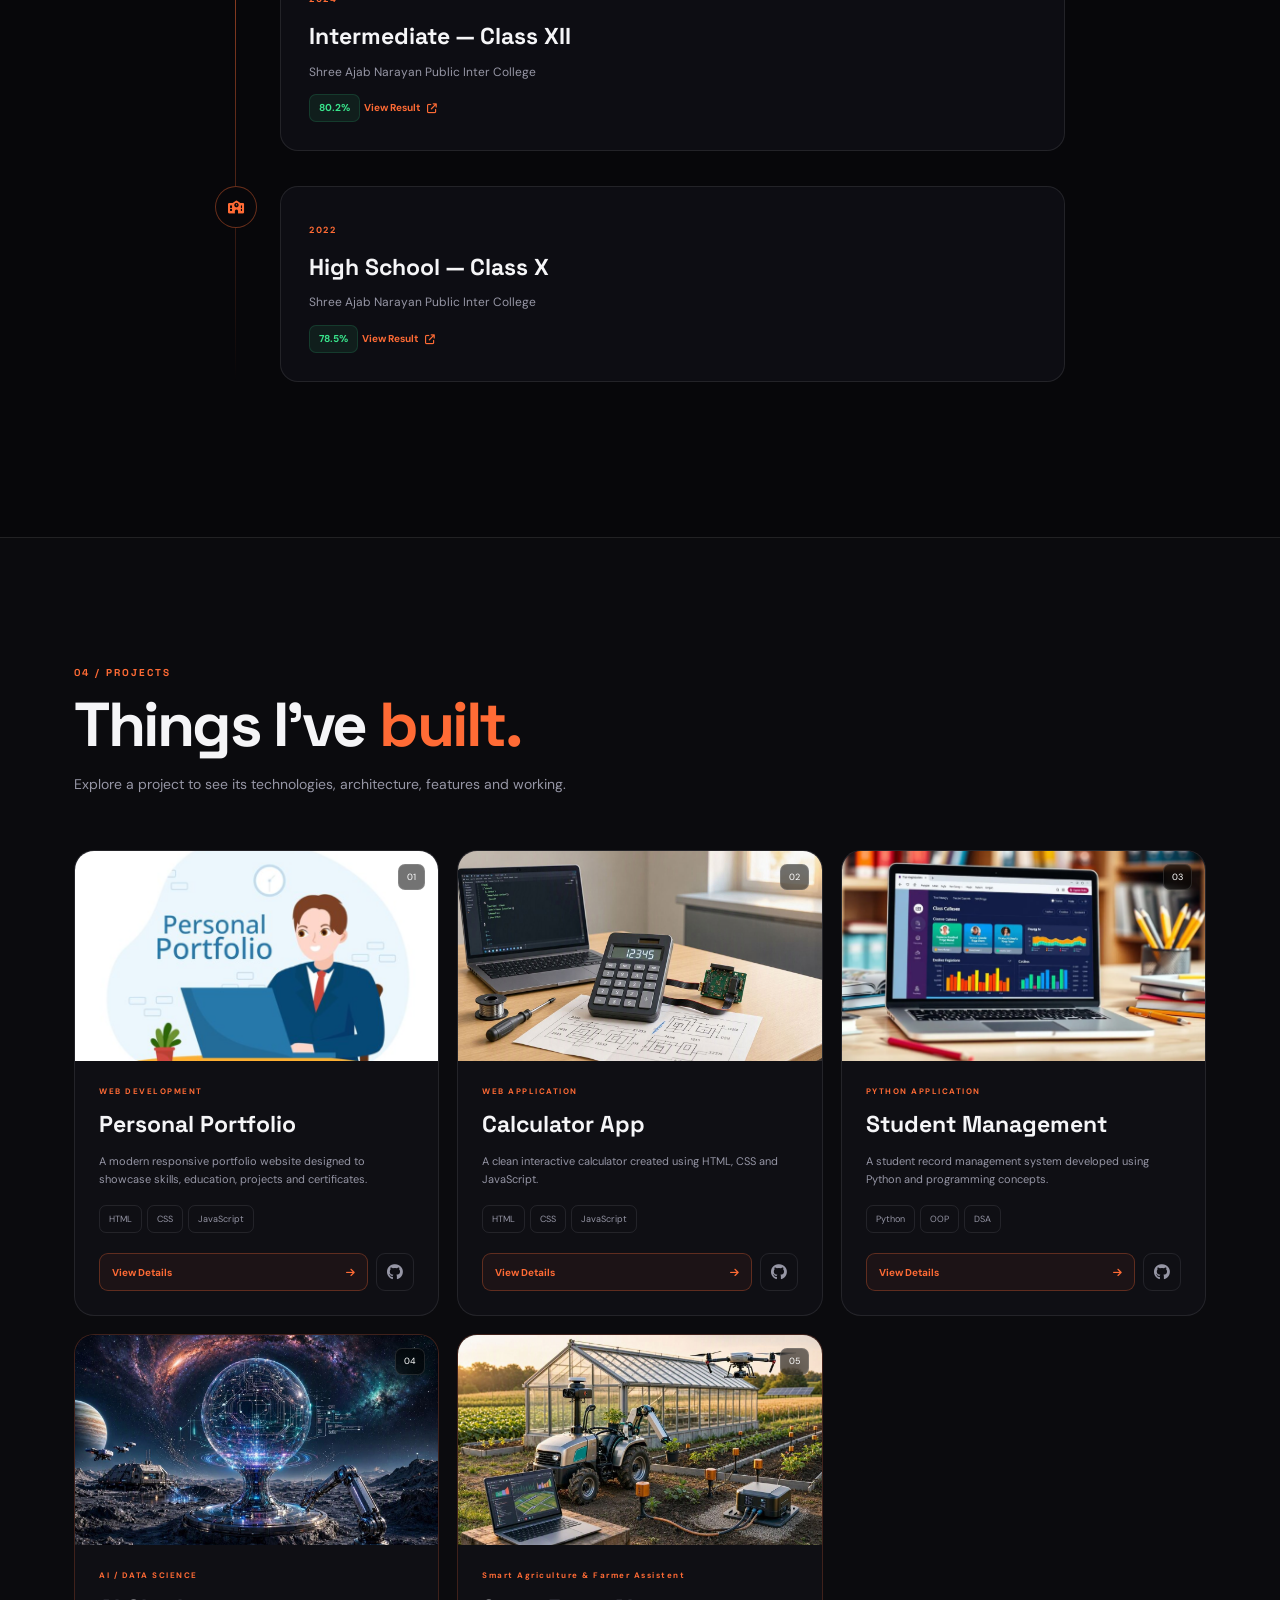
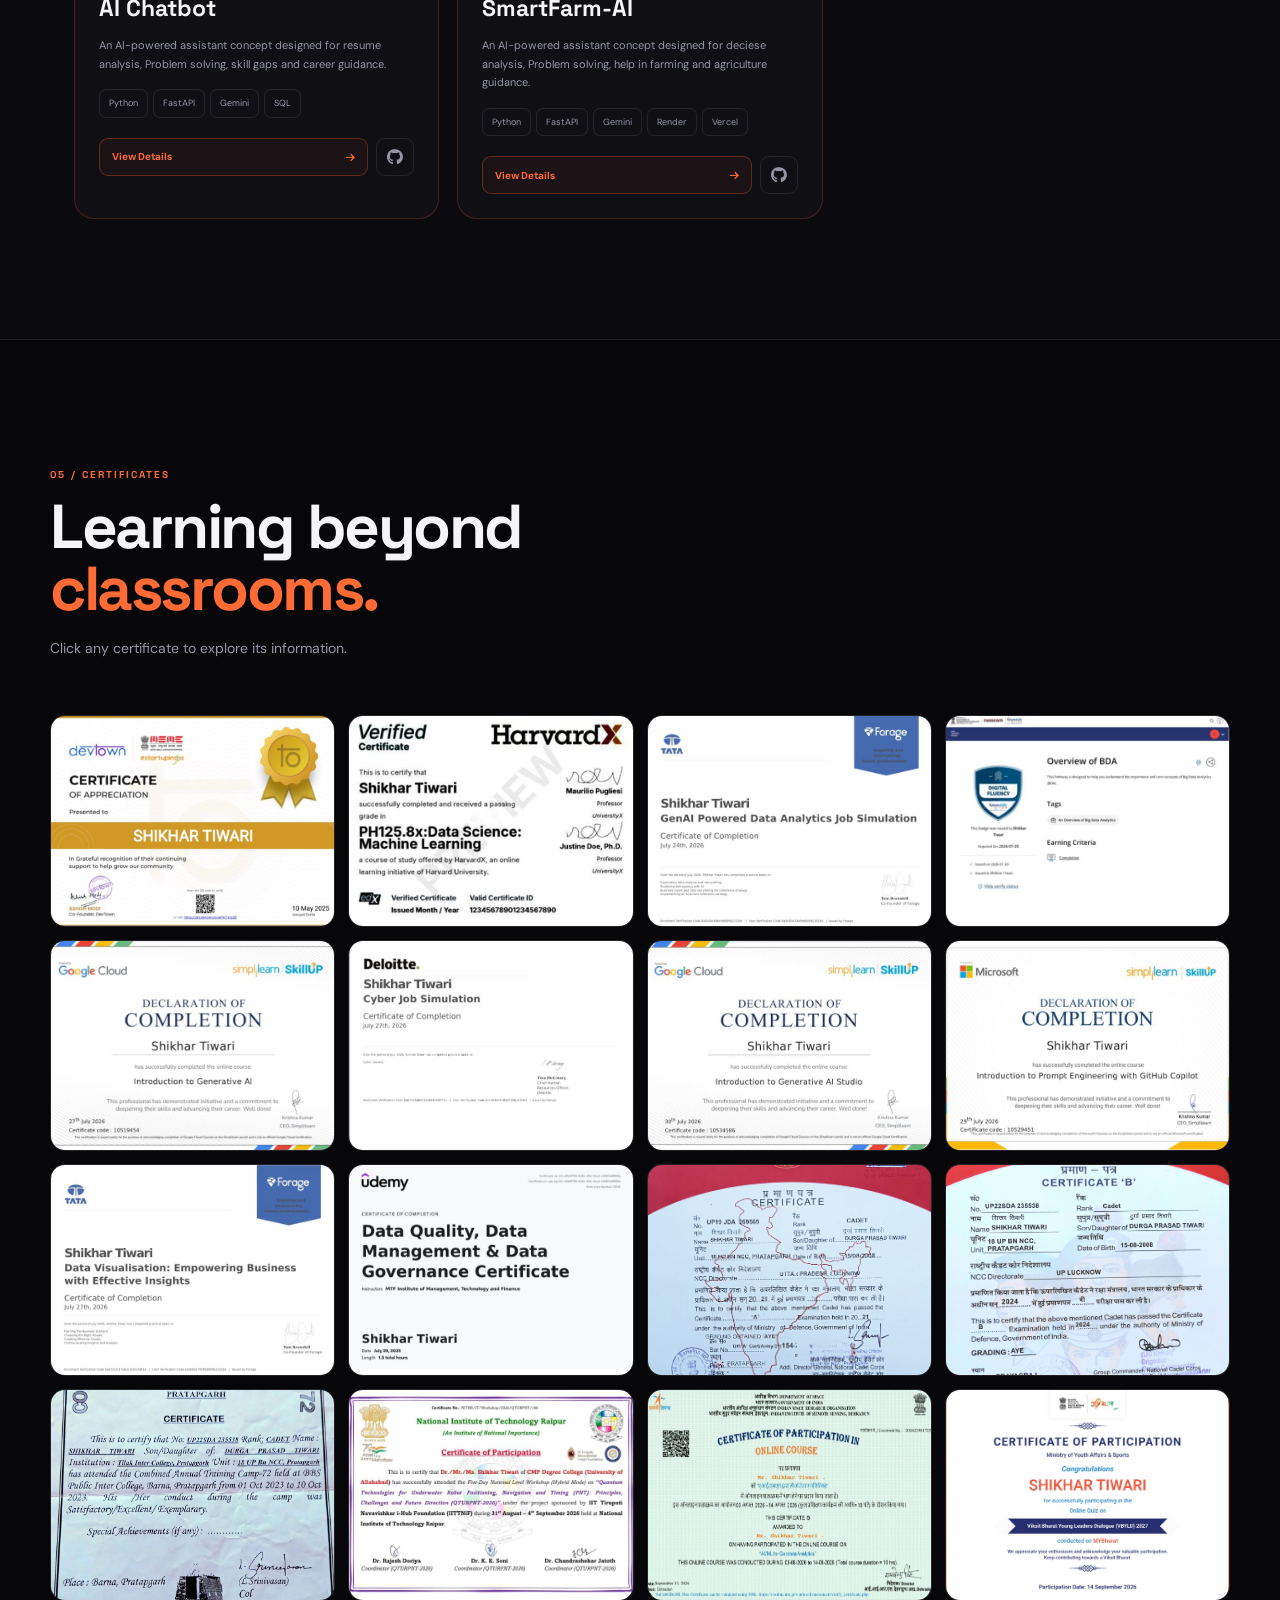
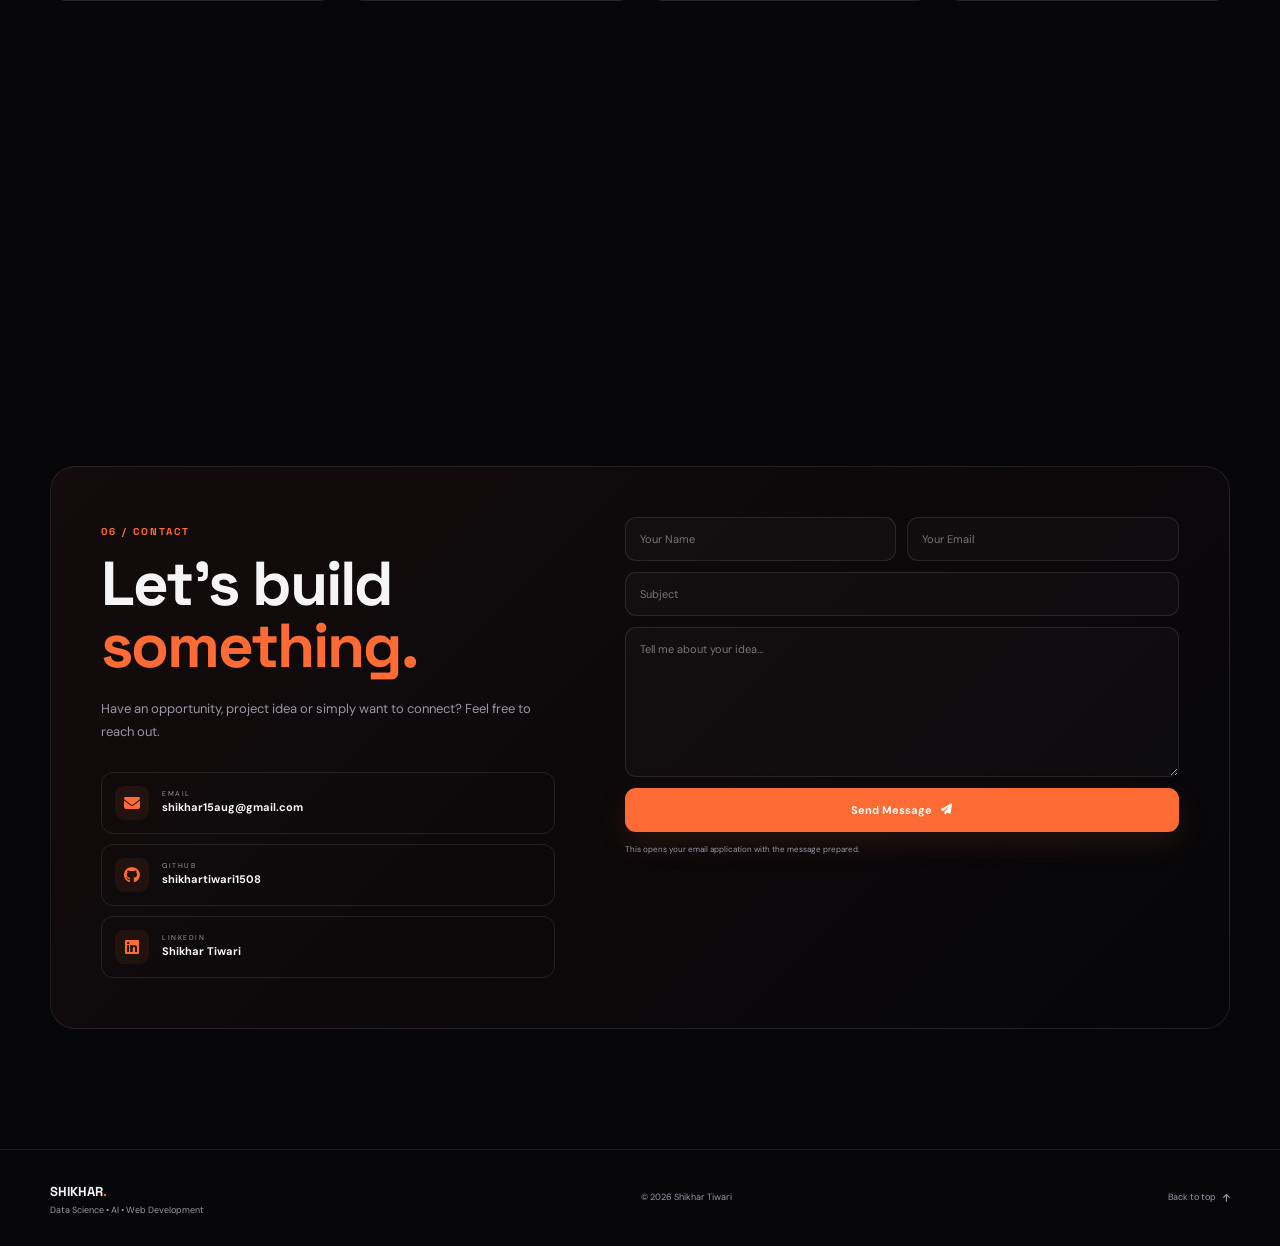
==== commit 516871d8: "Portfolio" ====
--- a/index.html
+++ b/index.html
@@ -1222,7 +1222,7 @@
 
                 <div class="project-image">
 
-                    <img src="portfolio.png"
+                    <img src="portfolioimage.png"
                          alt="Portfolio Website">
 
                     <span class="project-number">
@@ -1292,7 +1292,7 @@
 
                 <div class="project-image">
 
-                    <img src="calculator.png"
+                    <img src="calculatorimage.jpg"
                          alt="Calculator Application">
 
                     <span class="project-number">
@@ -1361,7 +1361,7 @@
 
                 <div class="project-image">
 
-                    <img src="student_management.png"
+                    <img src="studentmanagement.png"
                          alt="Student Management System">
 
                     <span class="project-number">
@@ -1430,15 +1430,10 @@
 
                 <div class="project-image">
 
-                    <div class="future-project">
-
-                        <i class="fa-solid fa-robot"></i>
-
-                        <span>
-                            IN DEVELOPMENT
-                        </span>
-
-                    </div>
+                    <img src="universe_ai_images.jpg"
+                         alt="Universe AI">
+
+                    
 
                     <span class="project-number">
                         04
@@ -1468,7 +1463,7 @@
 
                         <span>Python</span>
                         <span>FastAPI</span>
-                        <span>LLM</span>
+                        <span>Gemini</span>
                         <span>SQL</span>
 
                     </div>
@@ -1484,6 +1479,82 @@
                             <i class="fa-solid fa-arrow-right"></i>
 
                         </button>
+
+                        <a href="https://github.com/shikhartiwari1508/Universe-AI"
+                           target="_blank"
+                           class="github-btn">
+                           <i class="fa-brands fa-github"></i>
+                        </a>
+
+                    </div>
+
+                </div>
+
+            </article>
+
+
+            <!--Project 5-->
+
+            <article class="project-card featured-project">
+
+                <div class="project-image">
+
+                    <img src="smartfarm_ai_image.jpg"
+                         alt="SmartFarm AI">
+
+                    
+
+                    <span class="project-number">
+                        05
+                    </span>
+
+                </div>
+
+
+                <div class="project-body">
+
+                    <div class="project-meta">
+                        Smart Agriculture & Farmer Assistent
+                    </div>
+
+                    <h3>
+                        SmartFarm-AI
+                    </h3>
+
+                    <p>
+                        An AI-powered assistant concept
+                        designed for deciese analysis, Problem solving,
+                        help in farming and agriculture guidance.
+                    </p>
+
+
+                    <div class="project-tech">
+
+                        <span>Python</span>
+                        <span>FastAPI</span>
+                        <span>Gemini</span>
+                        <span>Render</span>
+                        <span>Vercel</span>
+
+                    </div>
+
+
+                    <div class="project-actions">
+
+                        <button class="detail-btn"
+                                data-project="smartfarm">
+
+                            View Details
+
+                            <i class="fa-solid fa-arrow-right"></i>
+
+                        </button>
+
+                        <a href="https://github.com/shikhartiwari1508/SmartFarm-AI"
+                           target="_blank"
+                           class="github-btn">
+                           <i class="fa-brands fa-github"></i>
+                        </a>
 
                     </div>
 
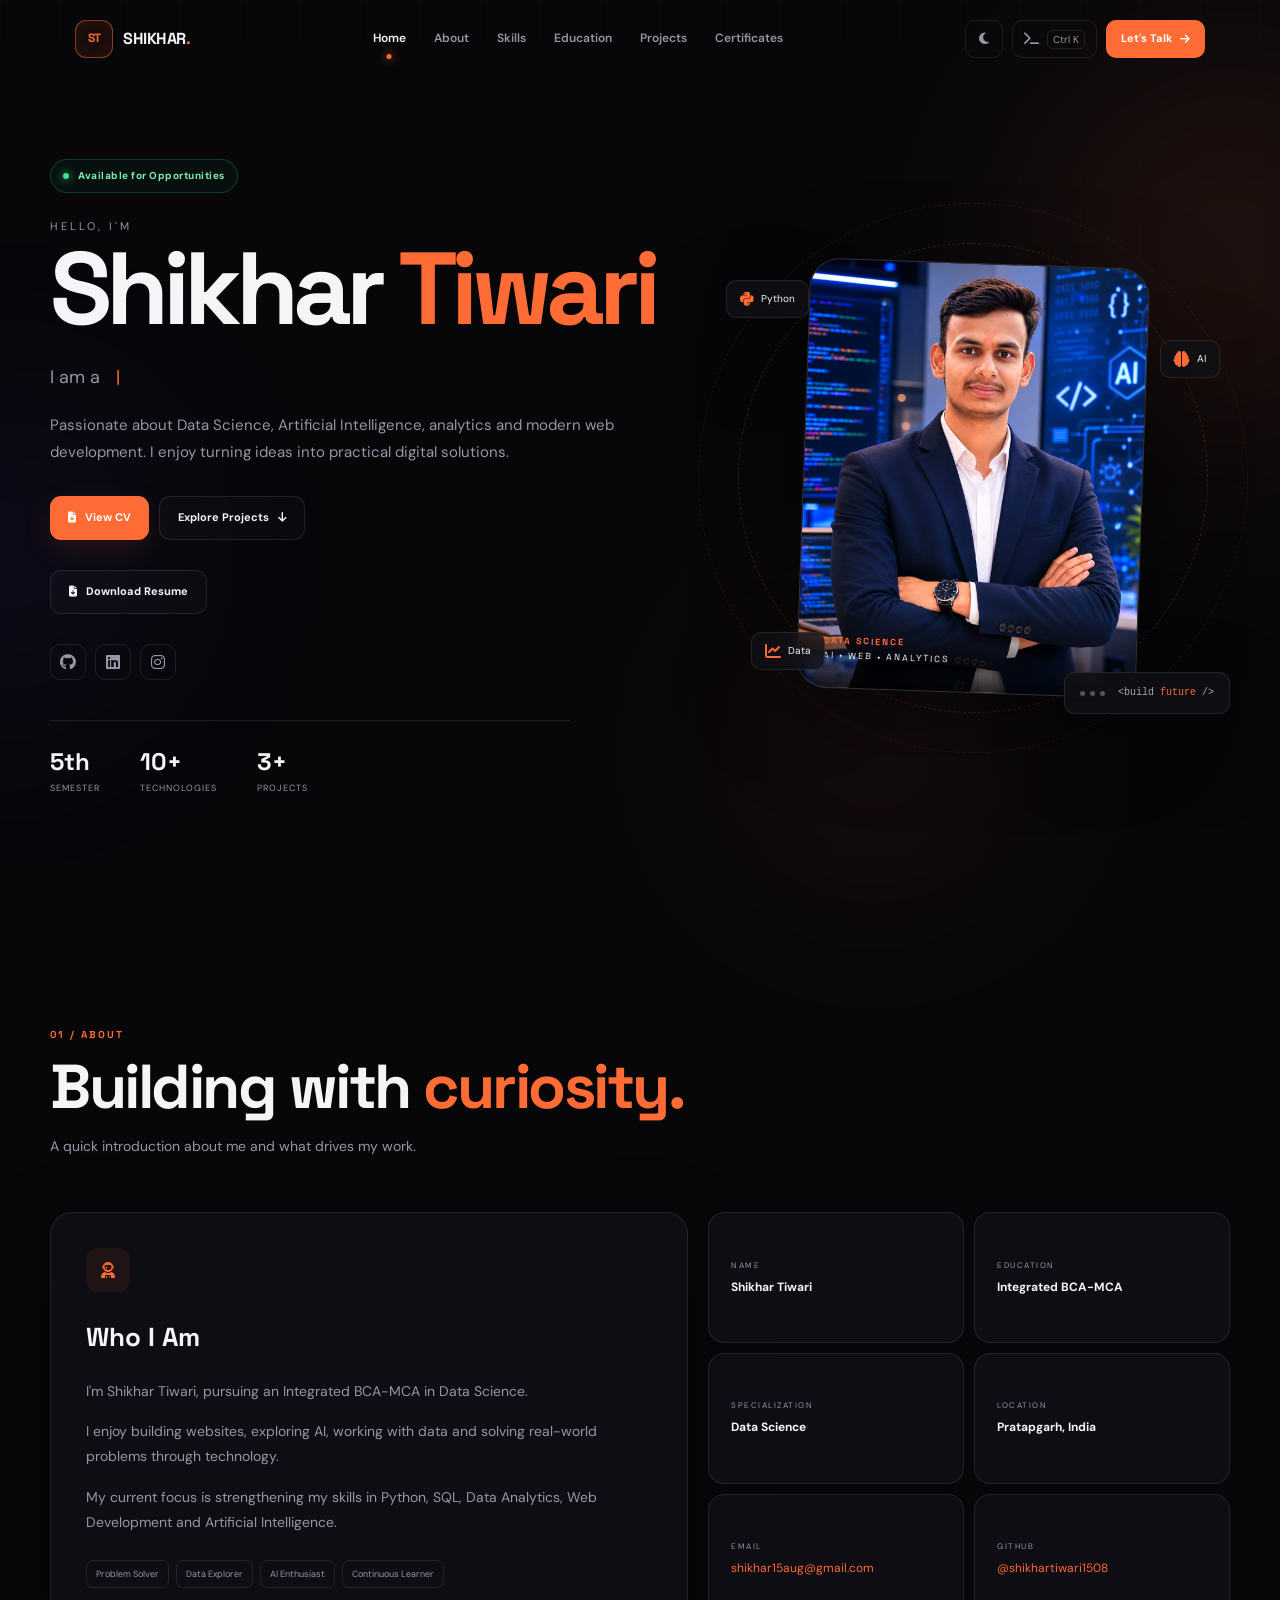
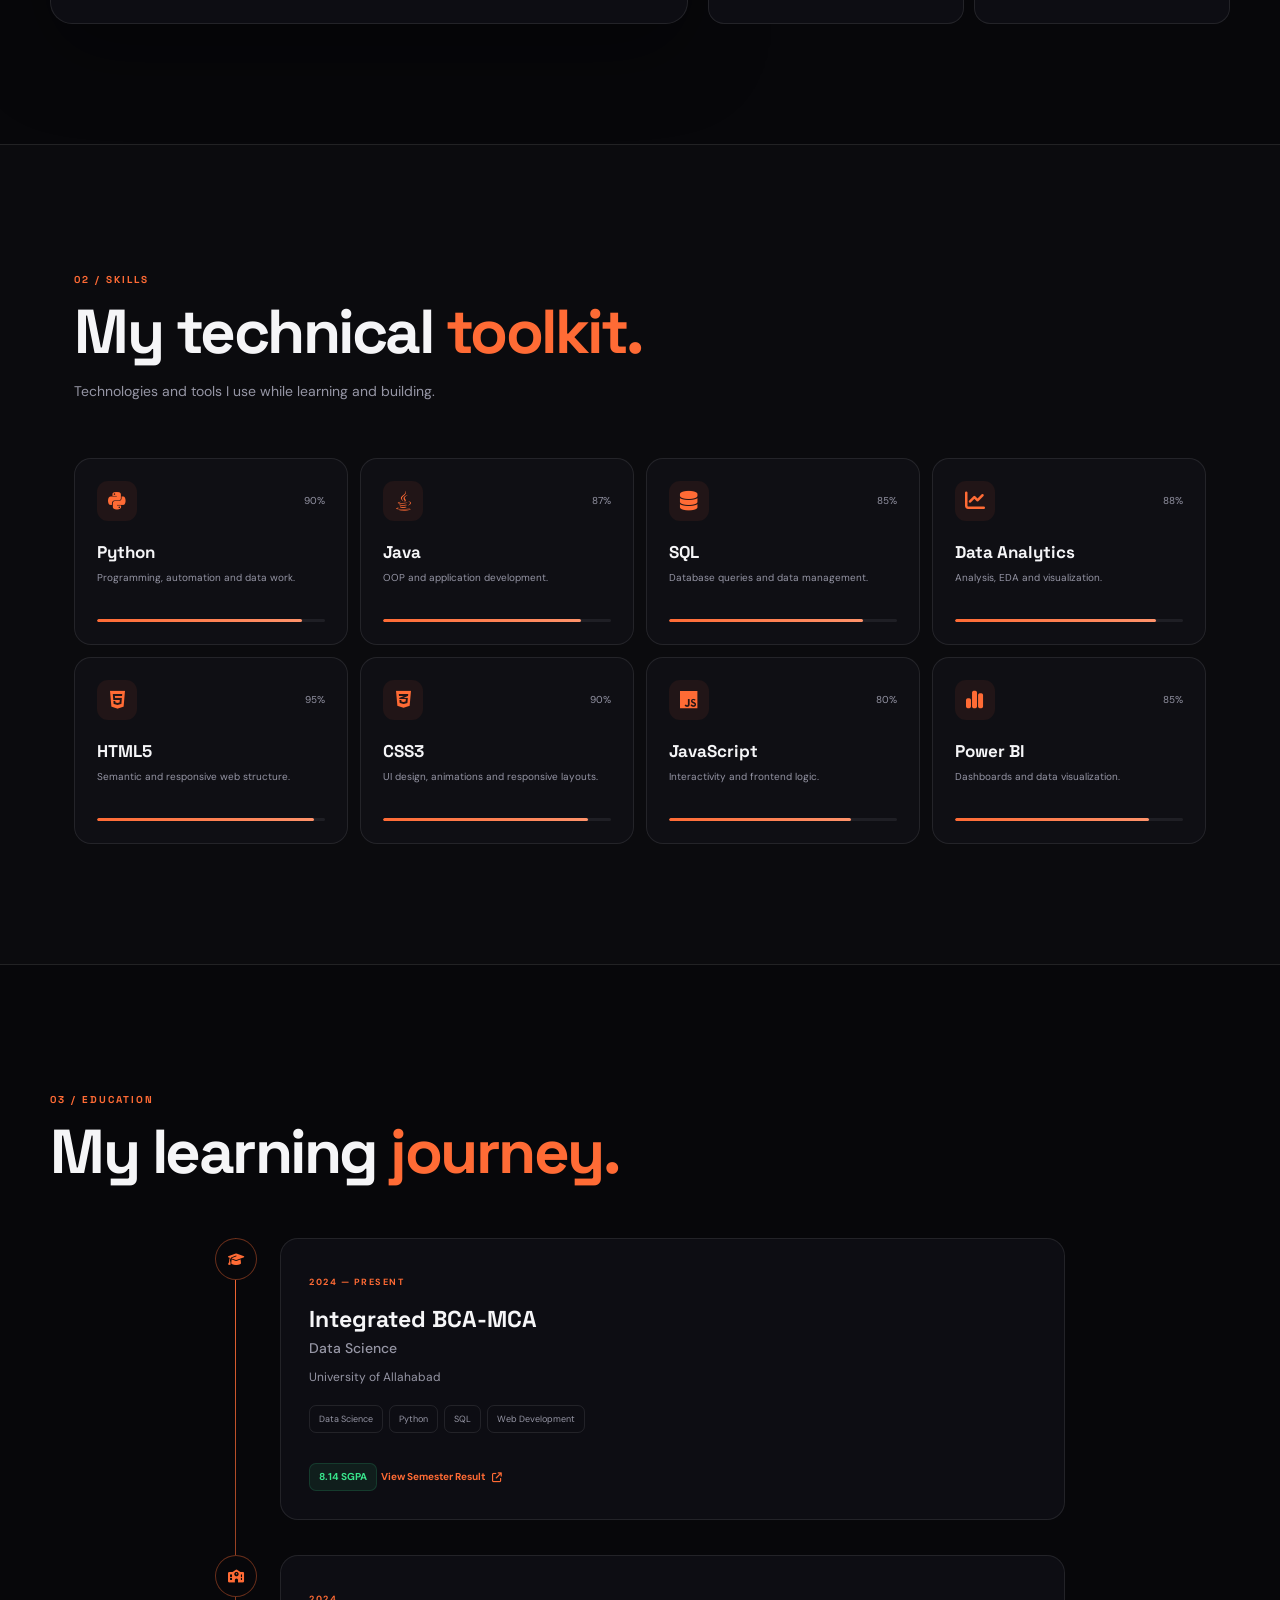
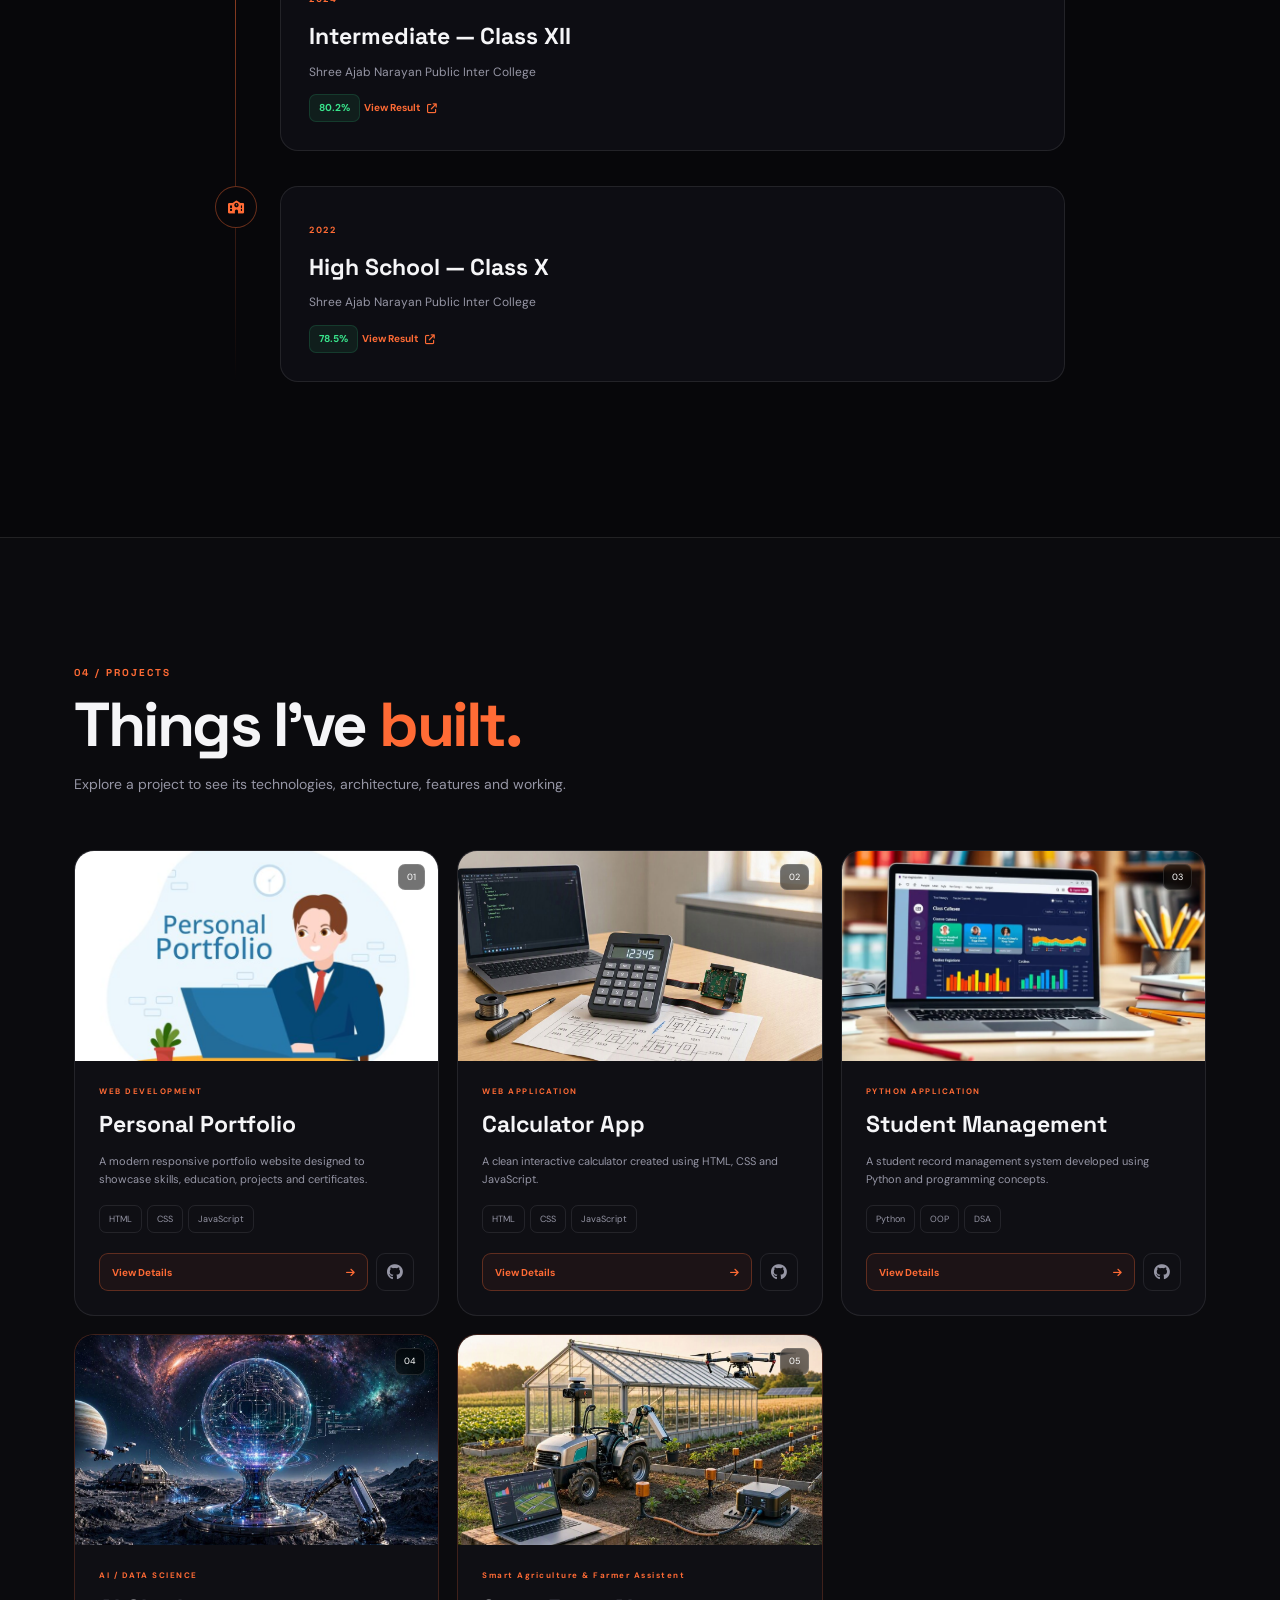
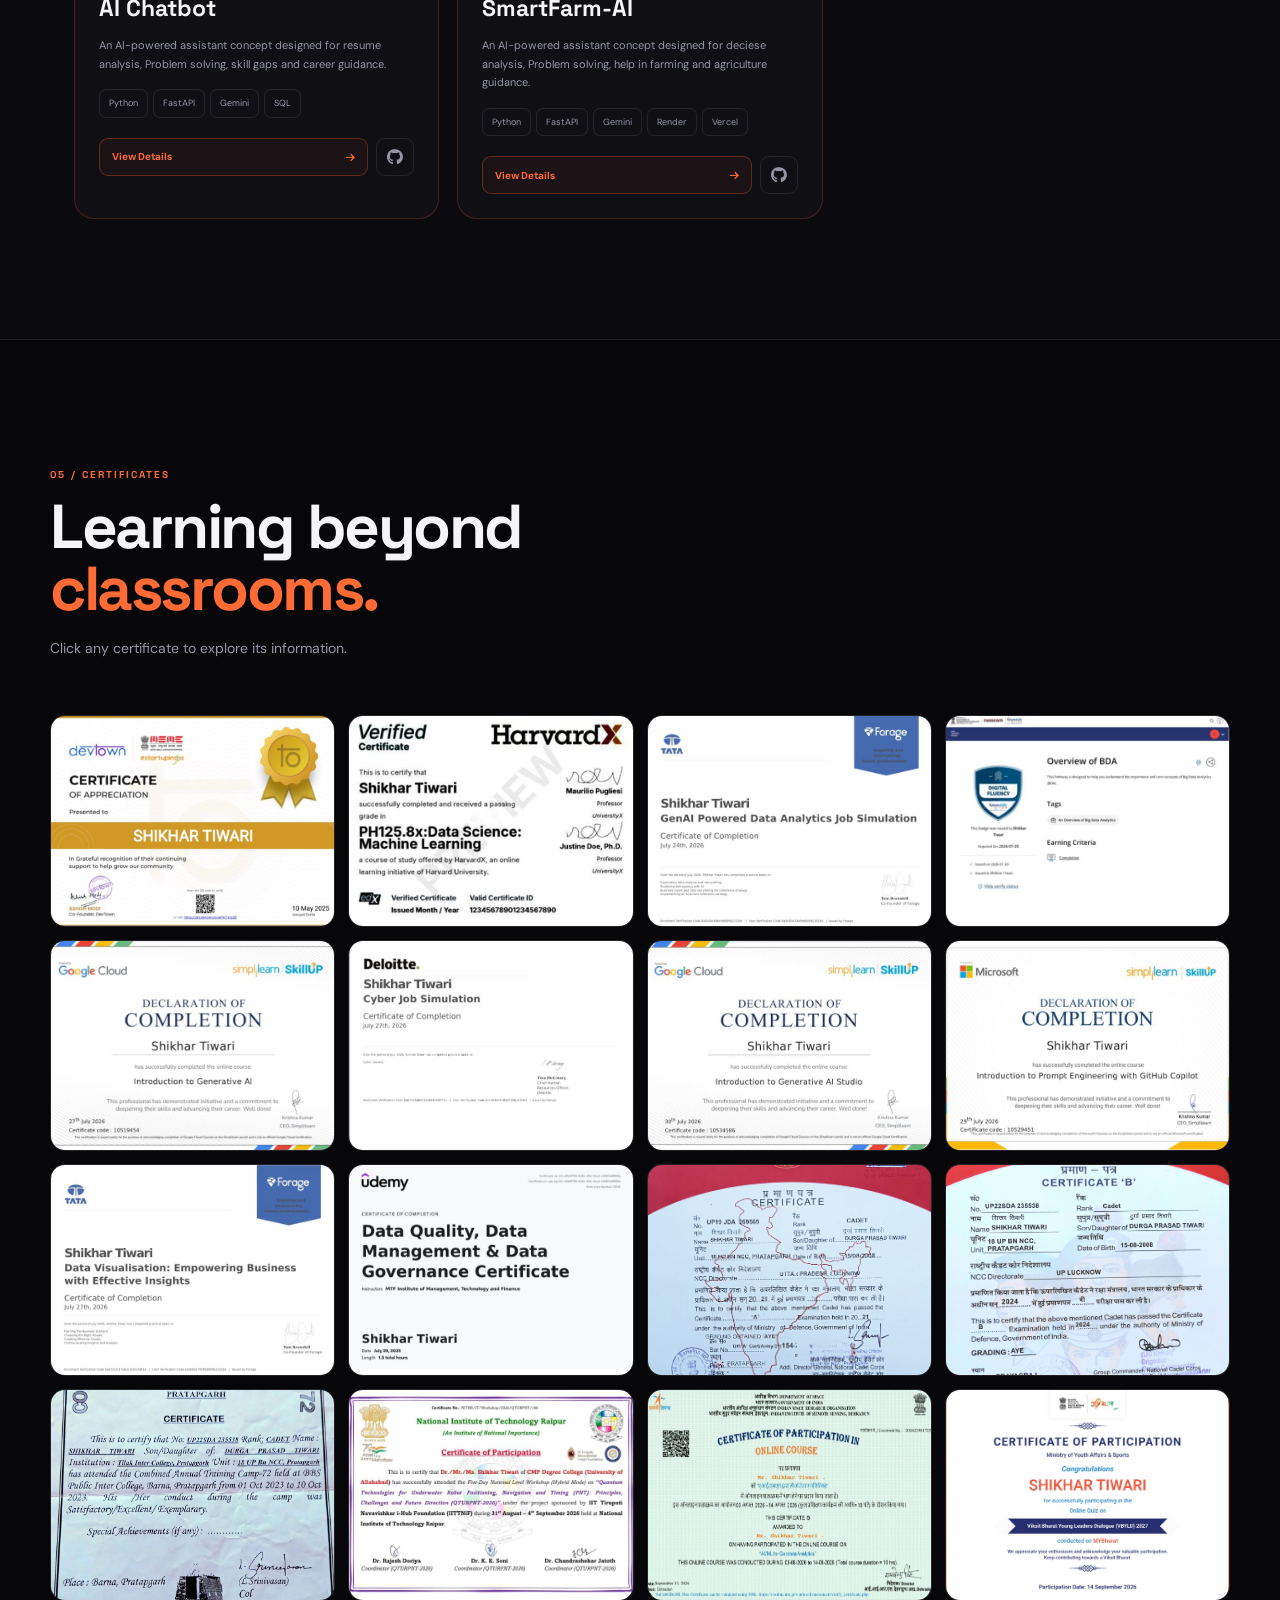
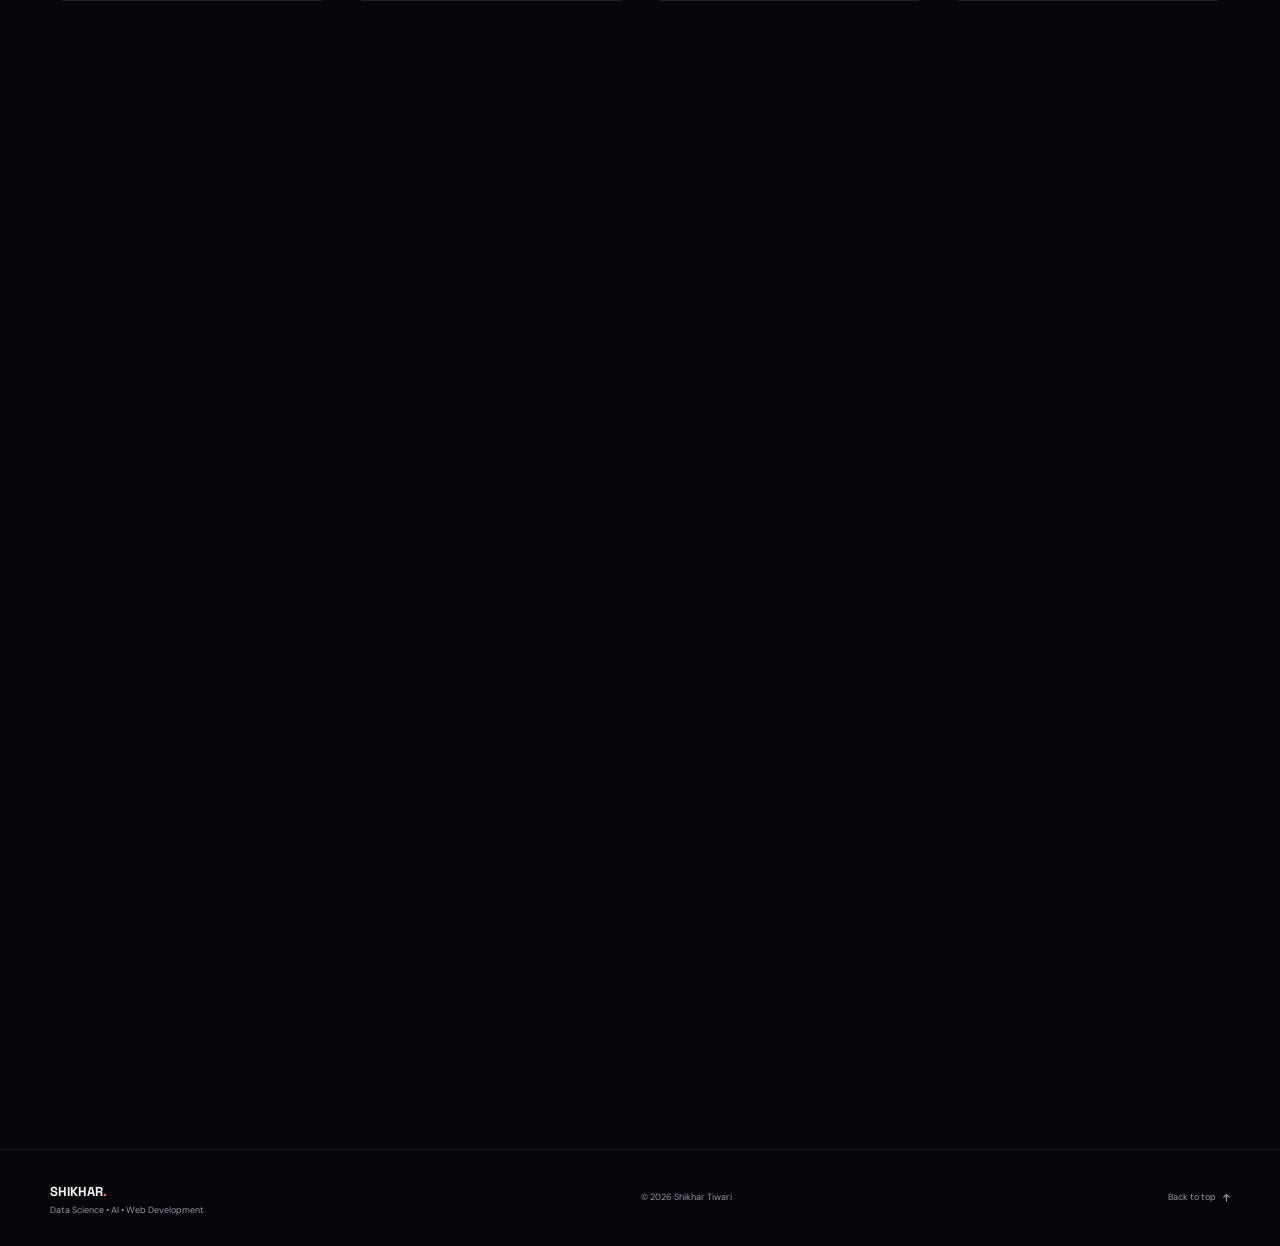
==== commit 48df9f91: "Personal Portfolio" ====
--- a/index.html
+++ b/index.html
@@ -442,7 +442,7 @@
             </a>
 
 
-            <a href="https://www.instagram.com/accounts/onetap/"
+            <a href="https://www.instagram.com/the_tiwari.ji_15/"
                target="_blank"
                aria-label="Instagram">
 
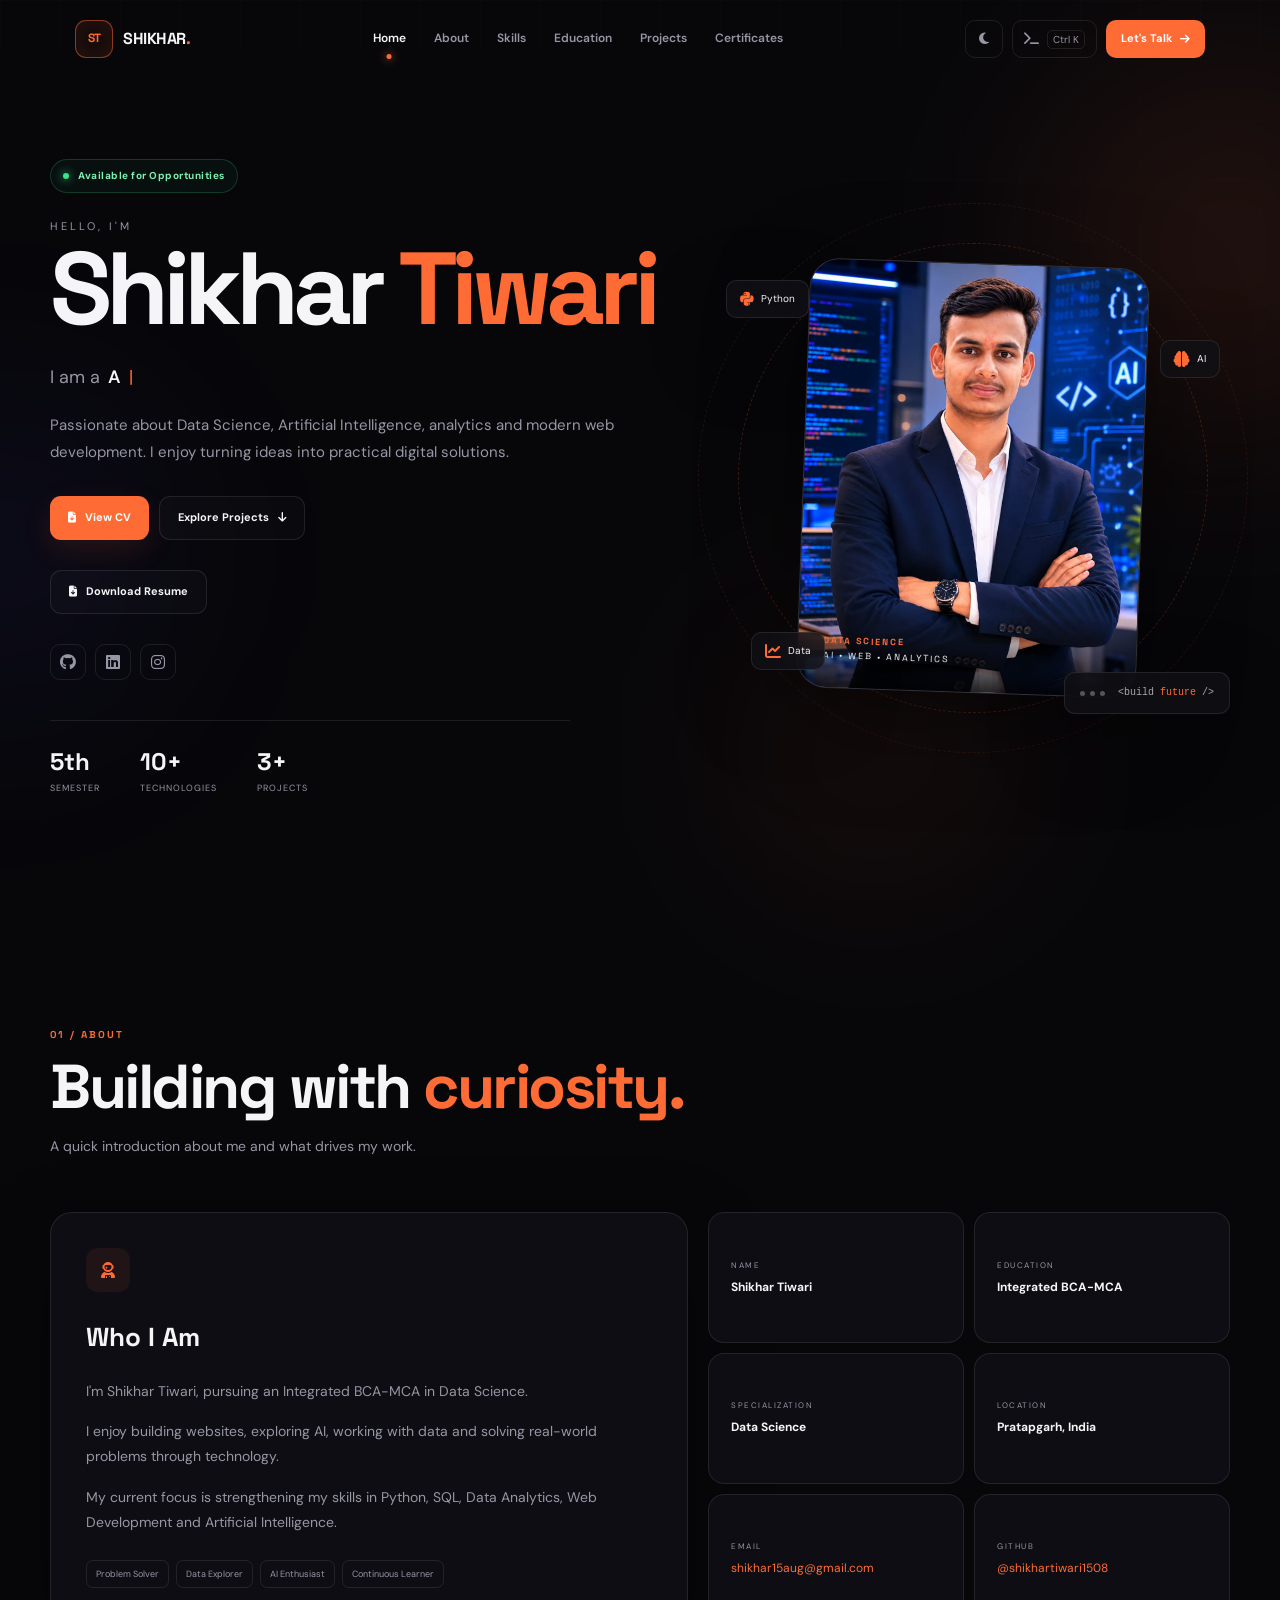
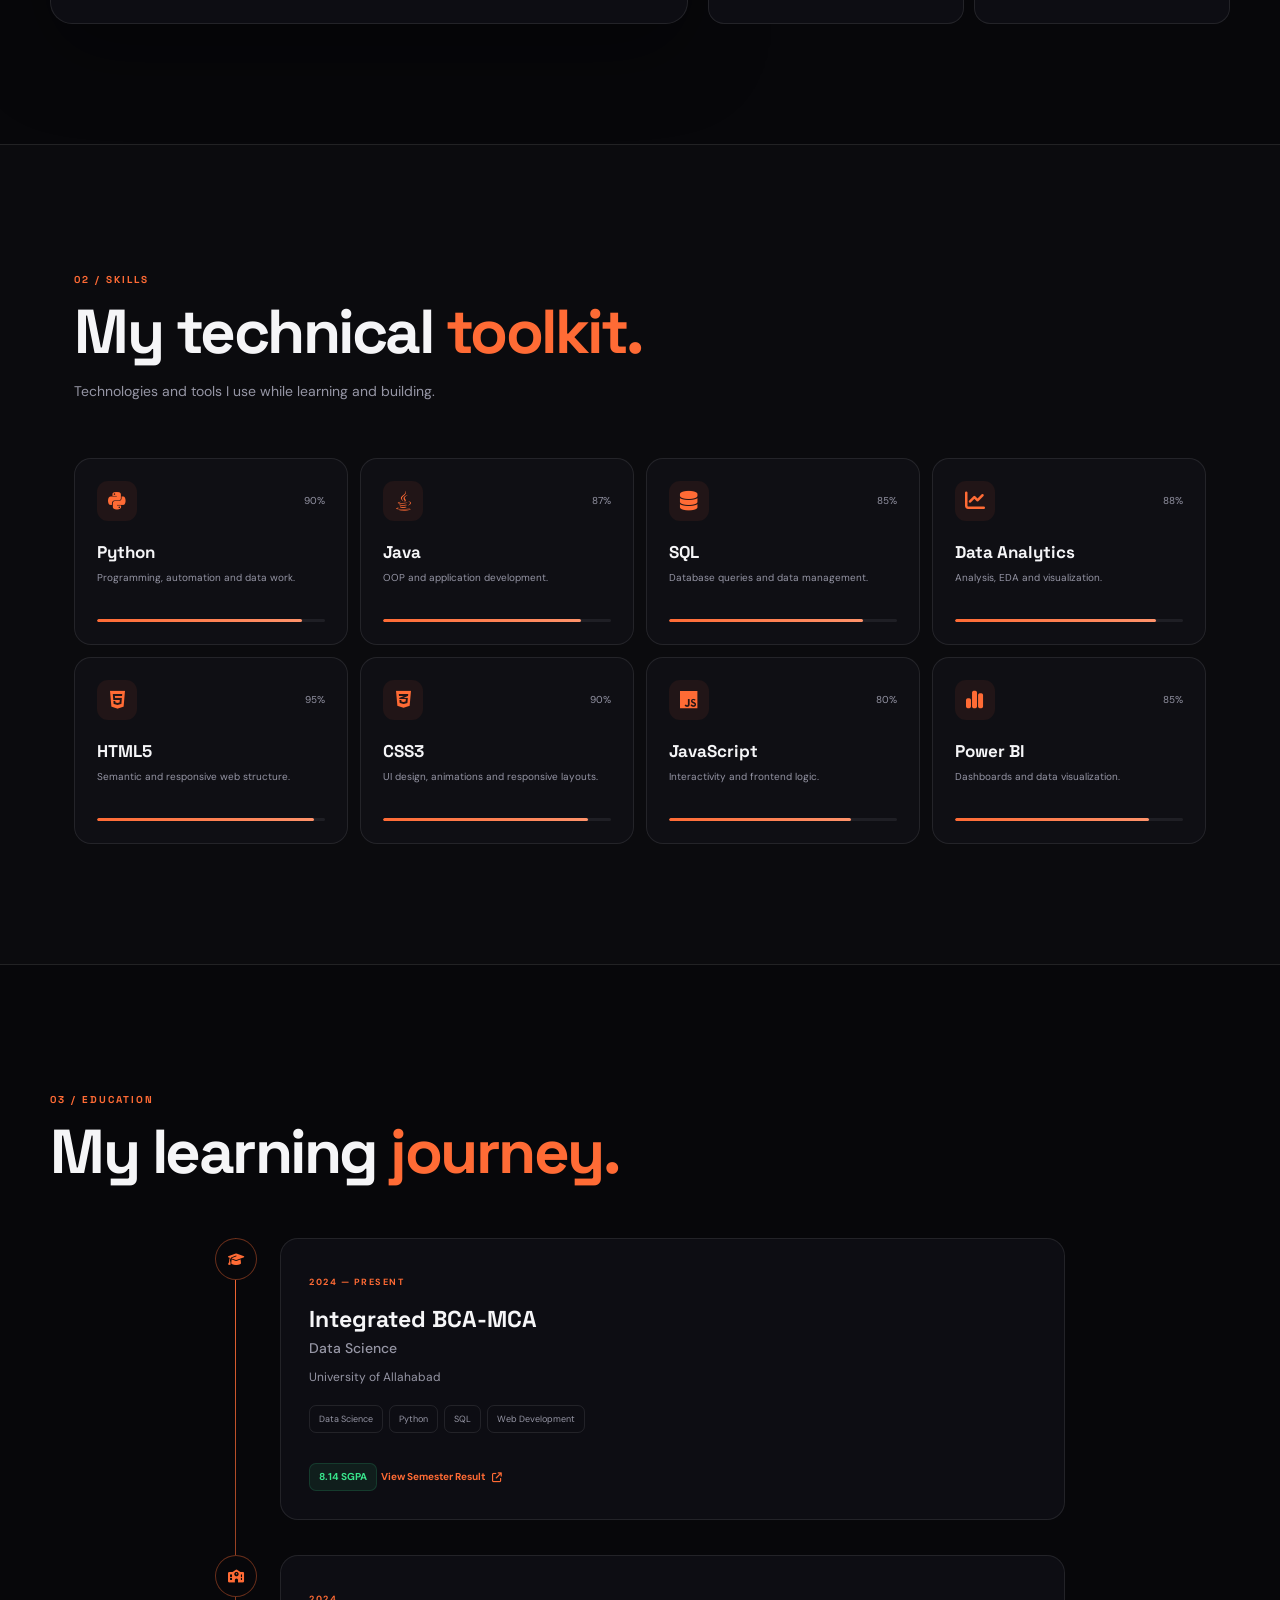
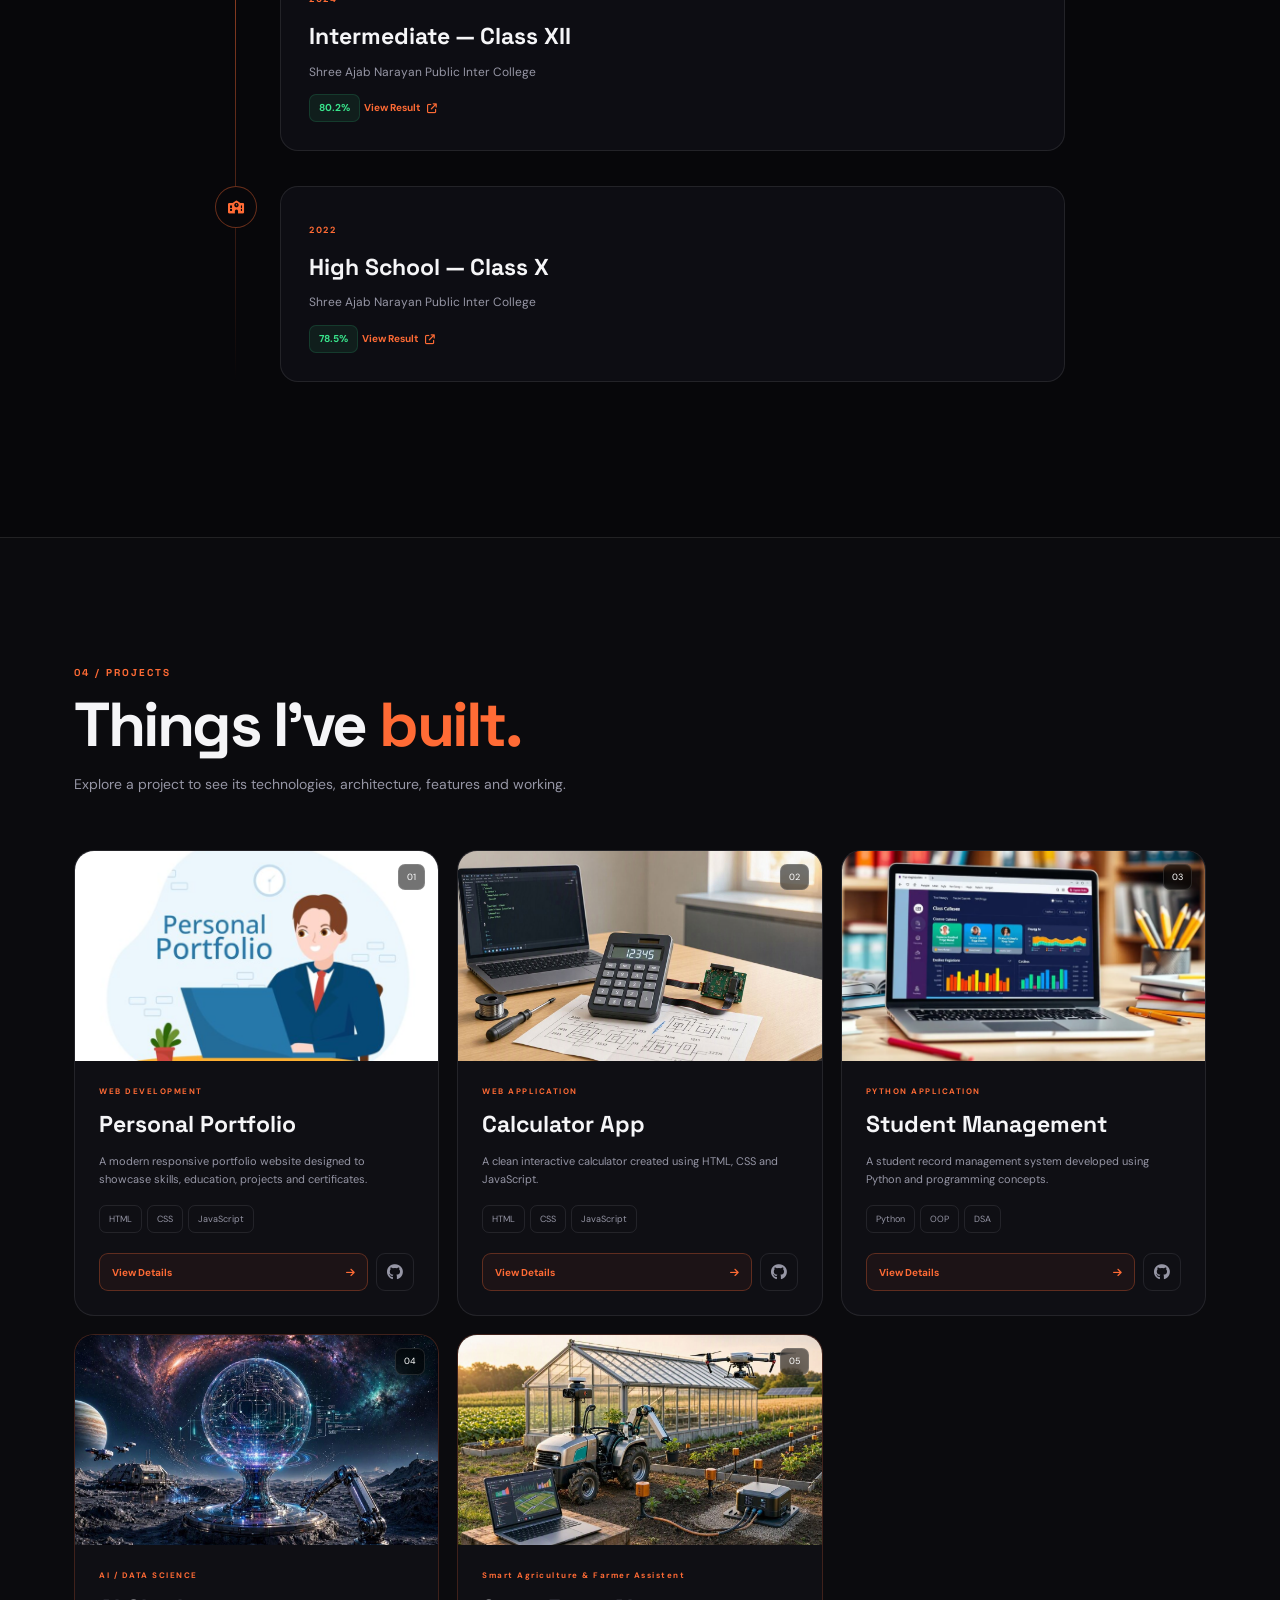
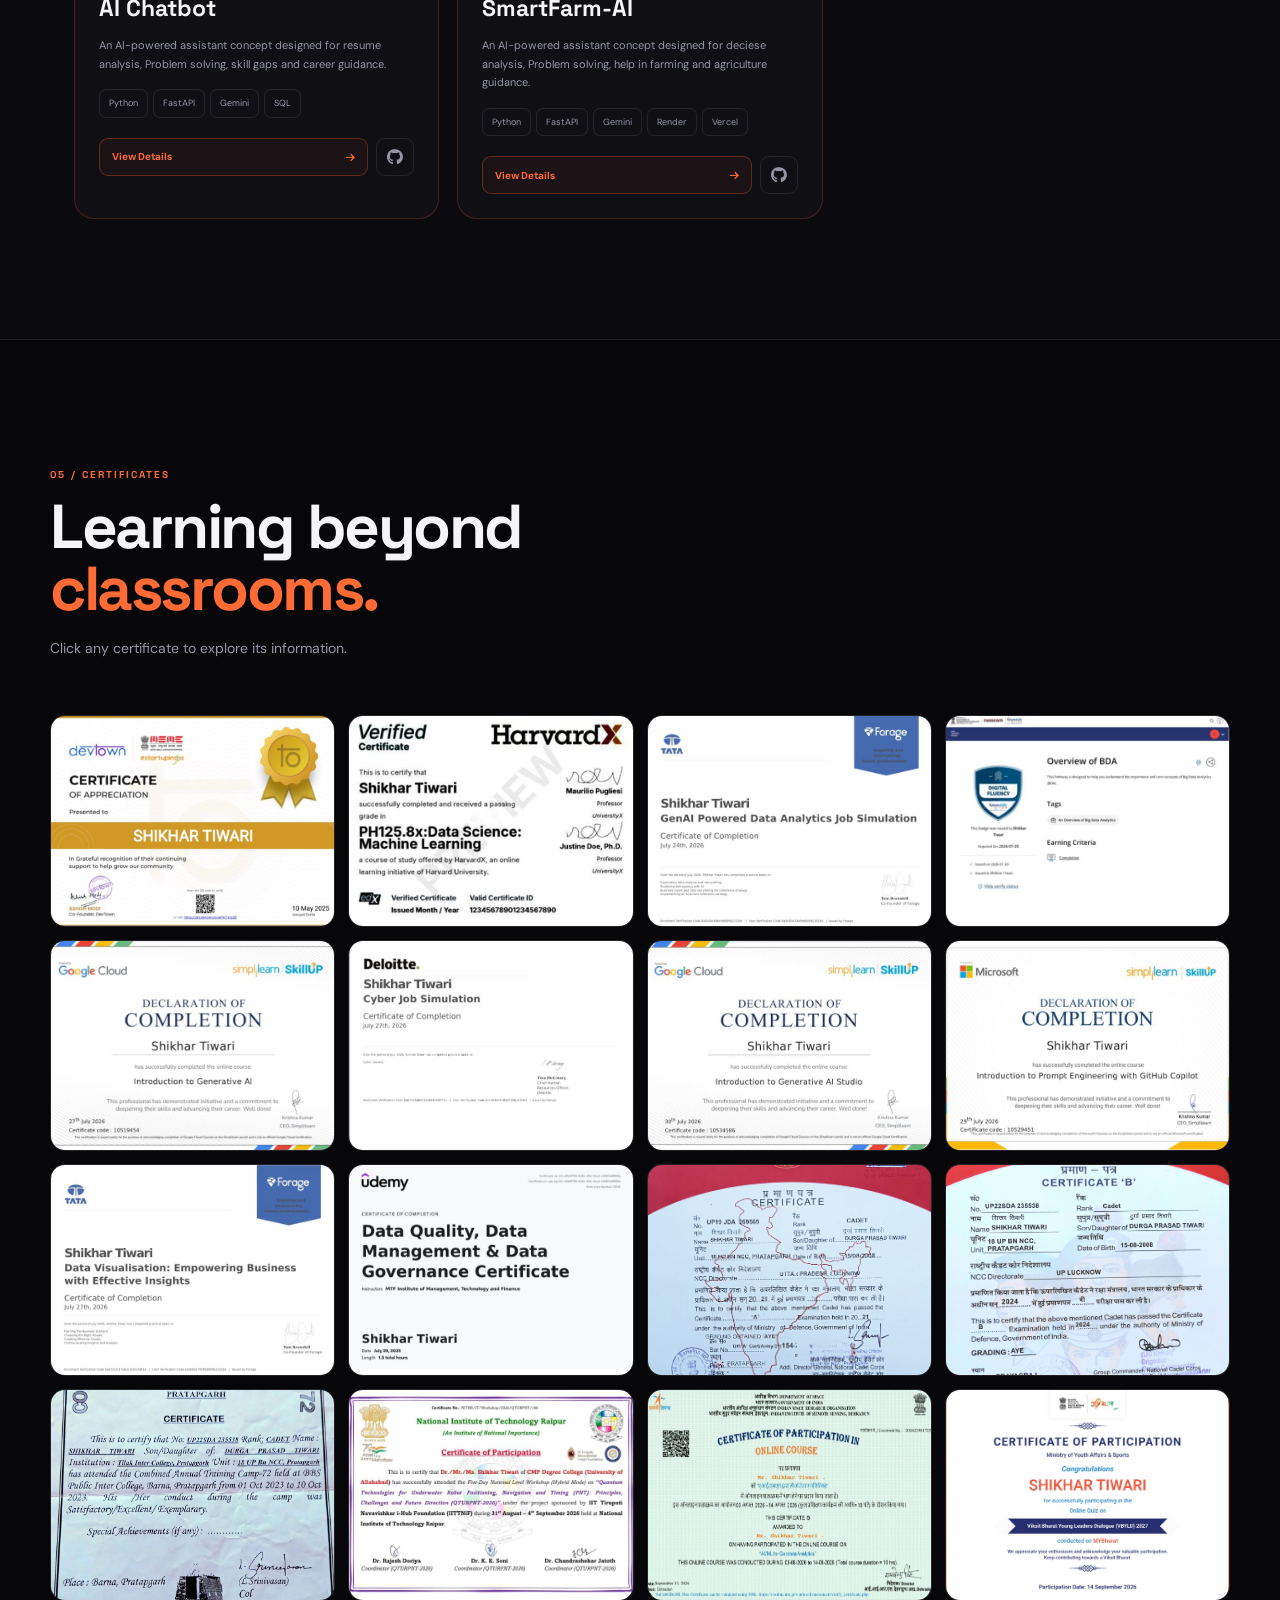
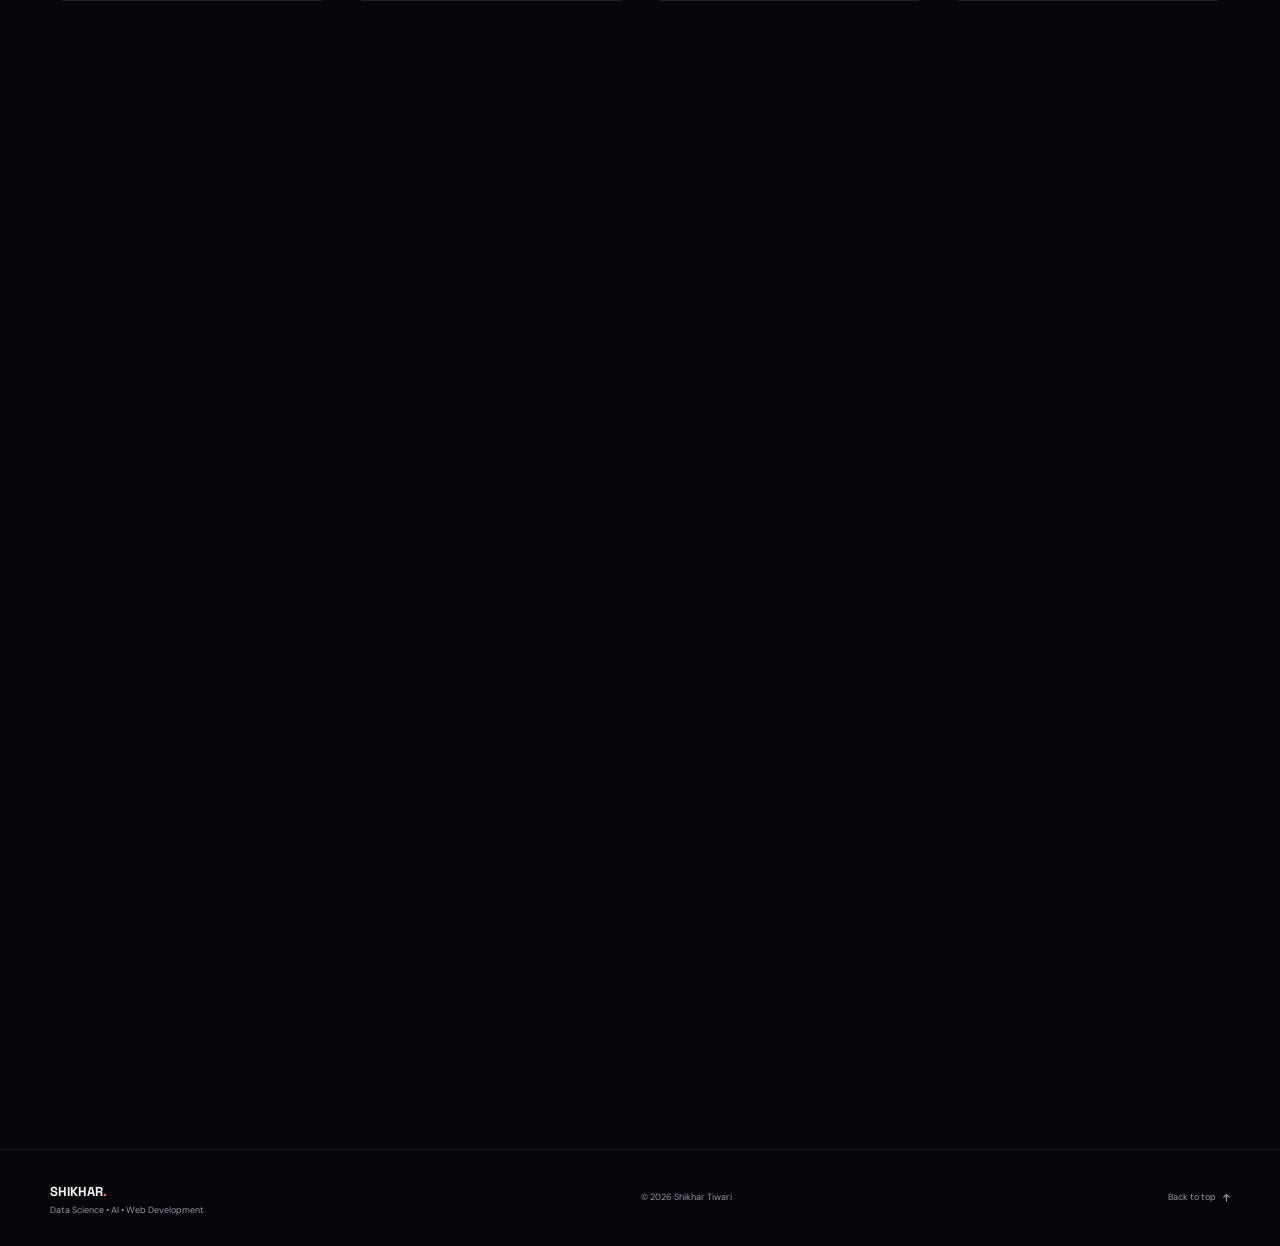
==== commit 014894d0: "Portfolio" ====
--- a/index.html
+++ b/index.html
@@ -51,7 +51,7 @@
 
     <link rel="icon"
           type="image/png"
-          href="logo.png">
+          href="logo1.png">
 
 
     <!-- ================= OPEN GRAPH / SOCIAL SEO ================= -->
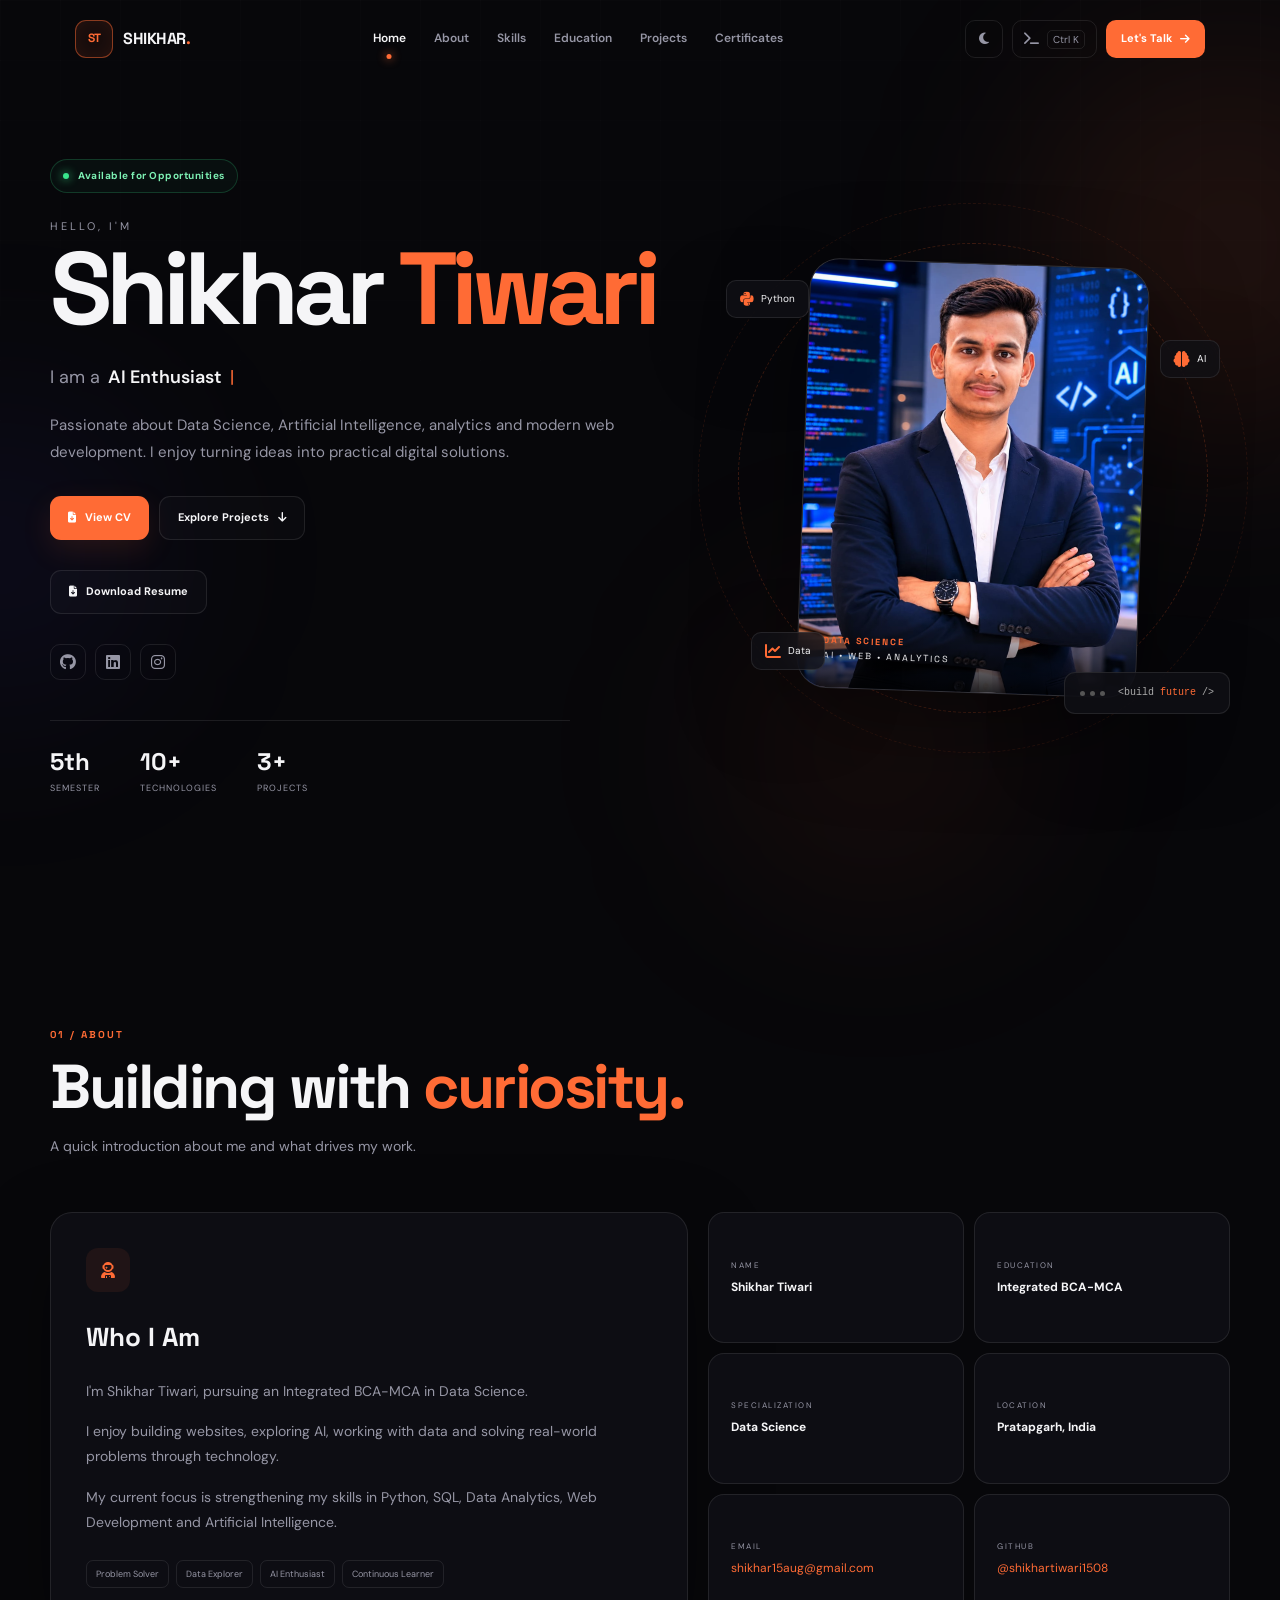
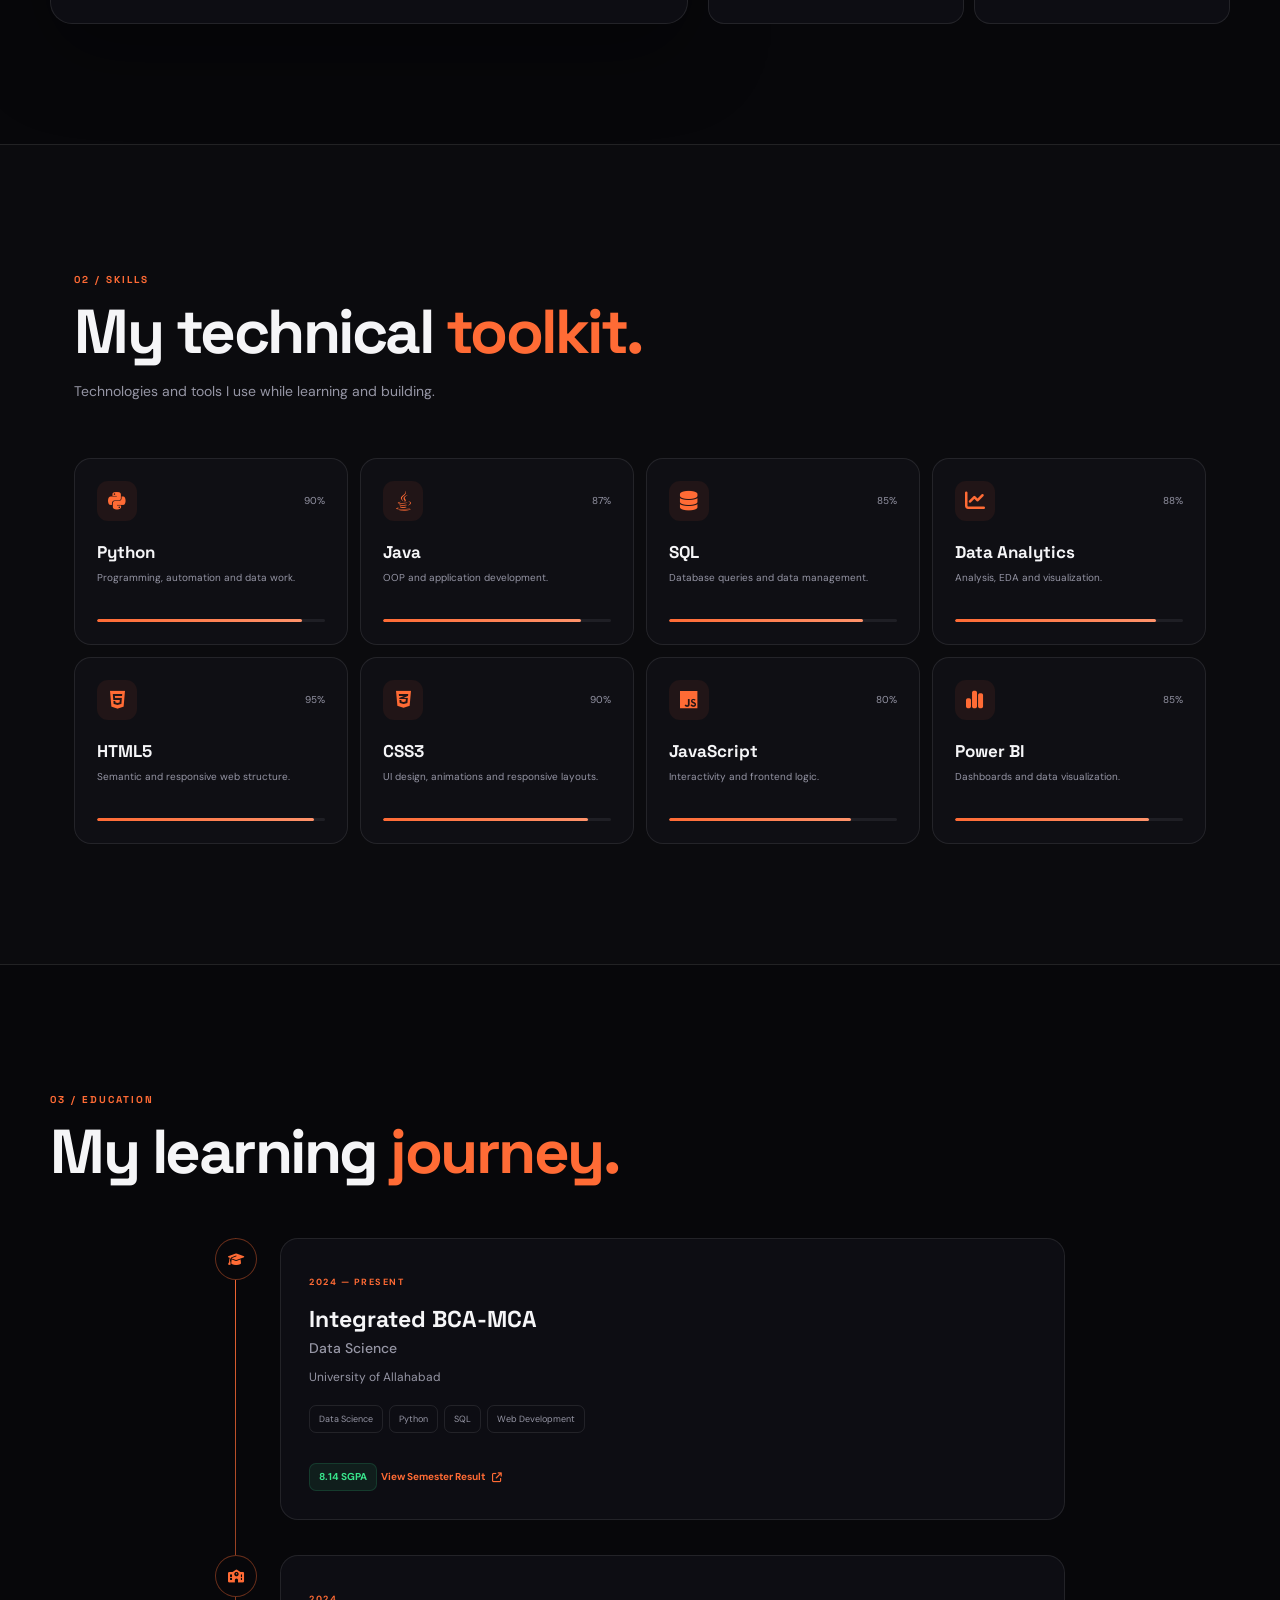
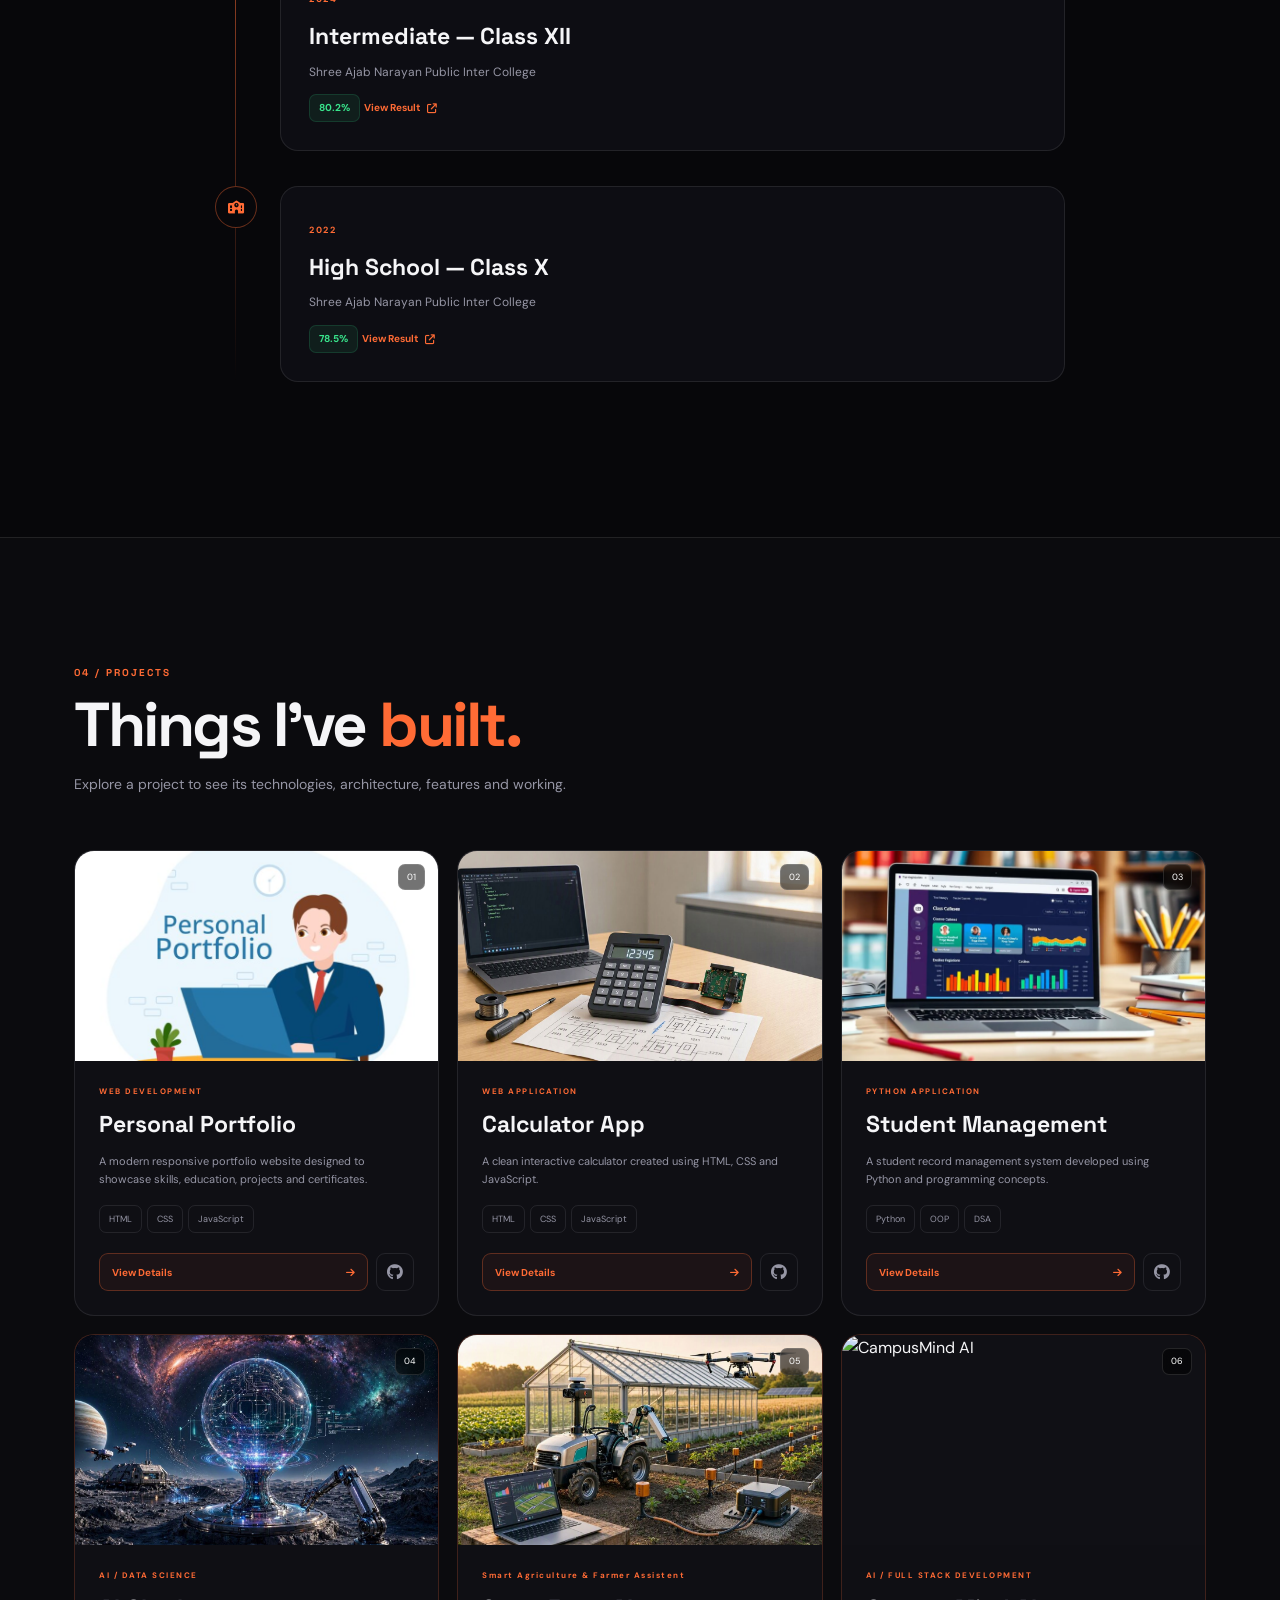
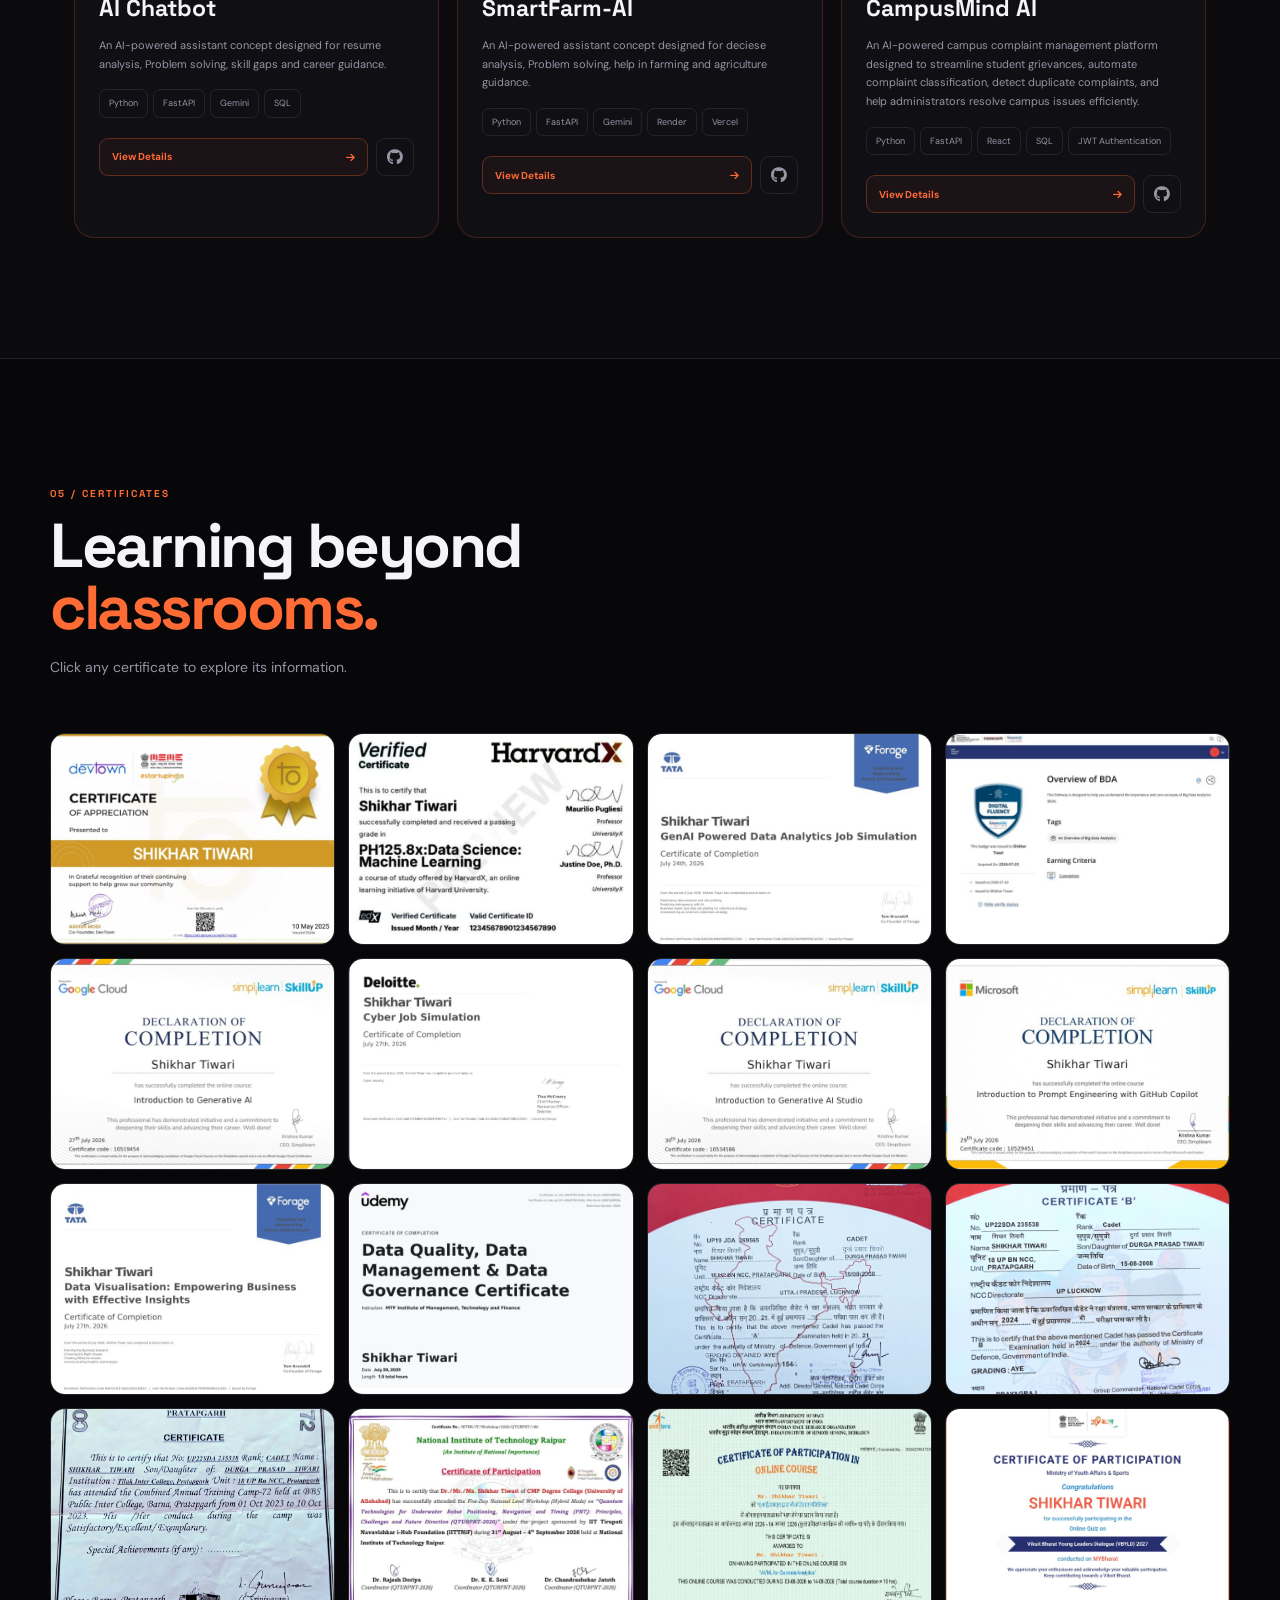
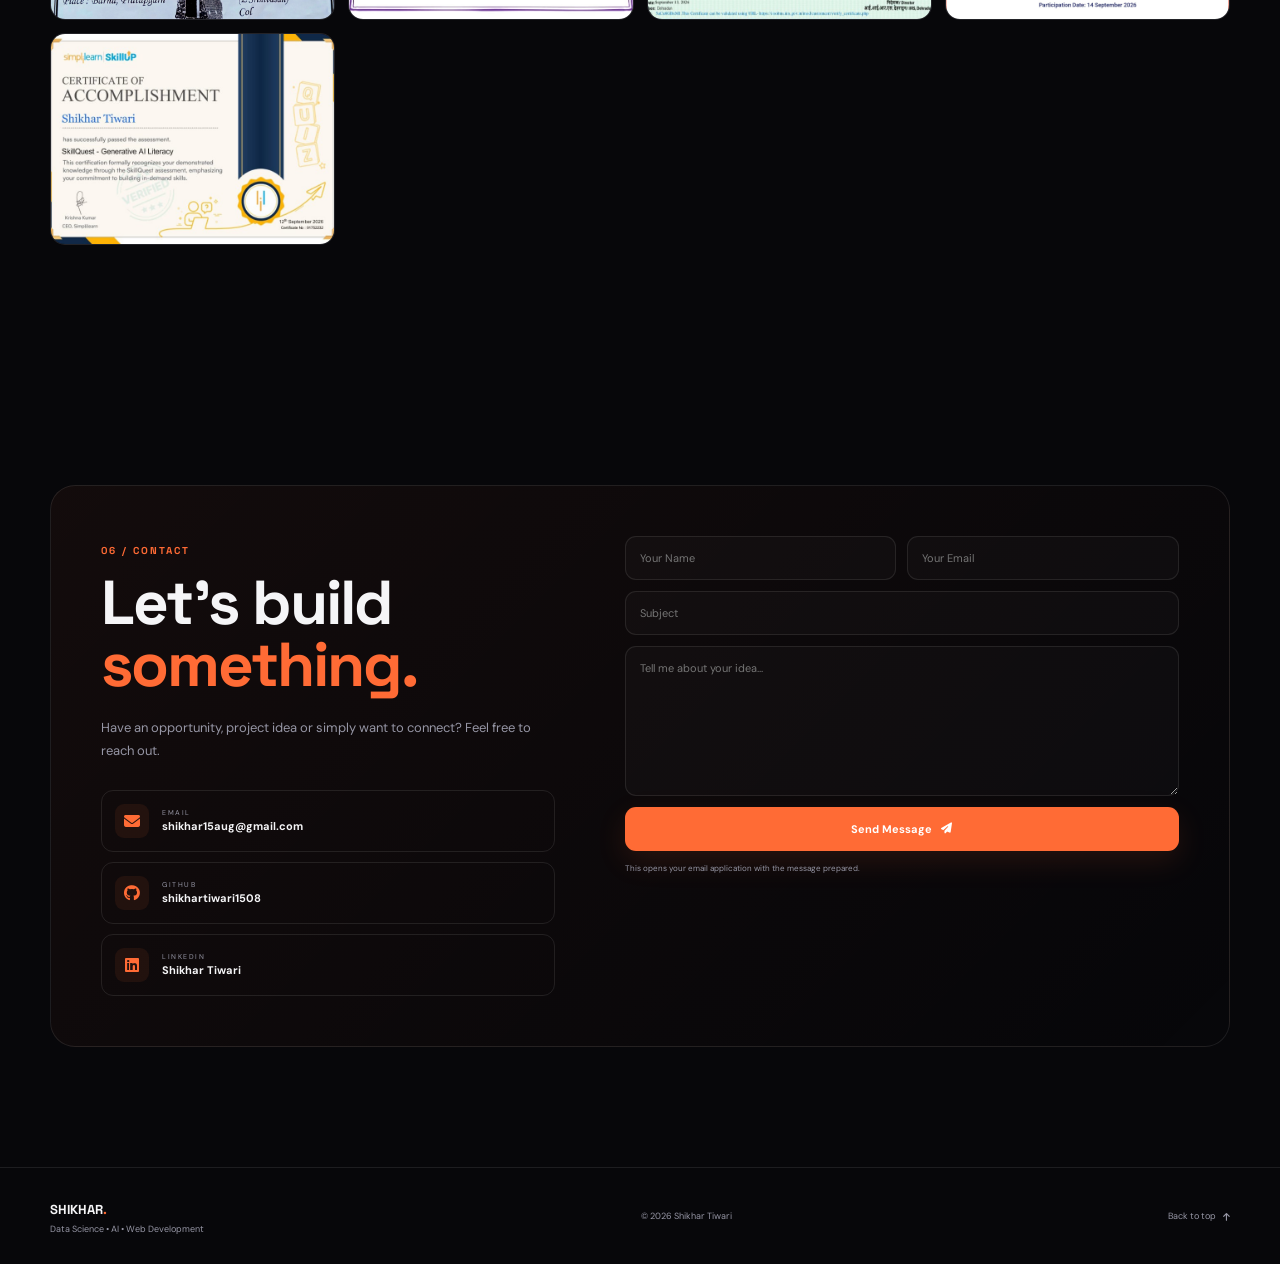
==== commit cdfd622c: "Personal Portfolio" ====
--- a/index.html
+++ b/index.html
@@ -1472,7 +1472,7 @@
                     <div class="project-actions">
 
                         <button class="detail-btn"
-                                data-project="careerpilot">
+                                data-project="universeai">
 
                             View Details
 
@@ -1562,6 +1562,72 @@
 
             </article>
 
+                      <!--Project 6-->
+
+            <article class="project-card featured-project">
+
+                <div class="project-image">
+
+                    <img src="campusmind_ai_image.jpg"
+                         alt="CampusMind AI">
+
+                    
+
+                    <span class="project-number">
+                        06
+                    </span>
+
+                </div>
+                <div class="project-body">
+
+                    <div class="project-meta">
+                        AI / FULL STACK DEVELOPMENT
+                    </div>
+    <h3>
+        CampusMind AI
+    </h3>
+
+    <p>
+        An AI-powered campus complaint management platform
+        designed to streamline student grievances, automate
+        complaint classification, detect duplicate complaints,
+        and help administrators resolve campus issues efficiently.
+    </p>
+
+    <div class="project-tech">
+
+        <span>Python</span>
+        <span>FastAPI</span>
+        <span>React</span>
+        <span>SQL</span>
+        <span>JWT Authentication</span>
+
+    </div>
+
+
+                    <div class="project-actions">
+
+                        <button class="detail-btn"
+                                data-project="campusmindai">
+
+                            View Details
+
+                            <i class="fa-solid fa-arrow-right"></i>
+
+                        </button>
+
+                        <a href="https://github.com/shikhartiwari1508/CampusMindAI"
+                           target="_blank"
+                           class="github-btn">
+                           <i class="fa-brands fa-github"></i>
+                        </a>
+
+                    </div>
+
+                </div>
+
+            </article>          
+
 
         </div>
 
